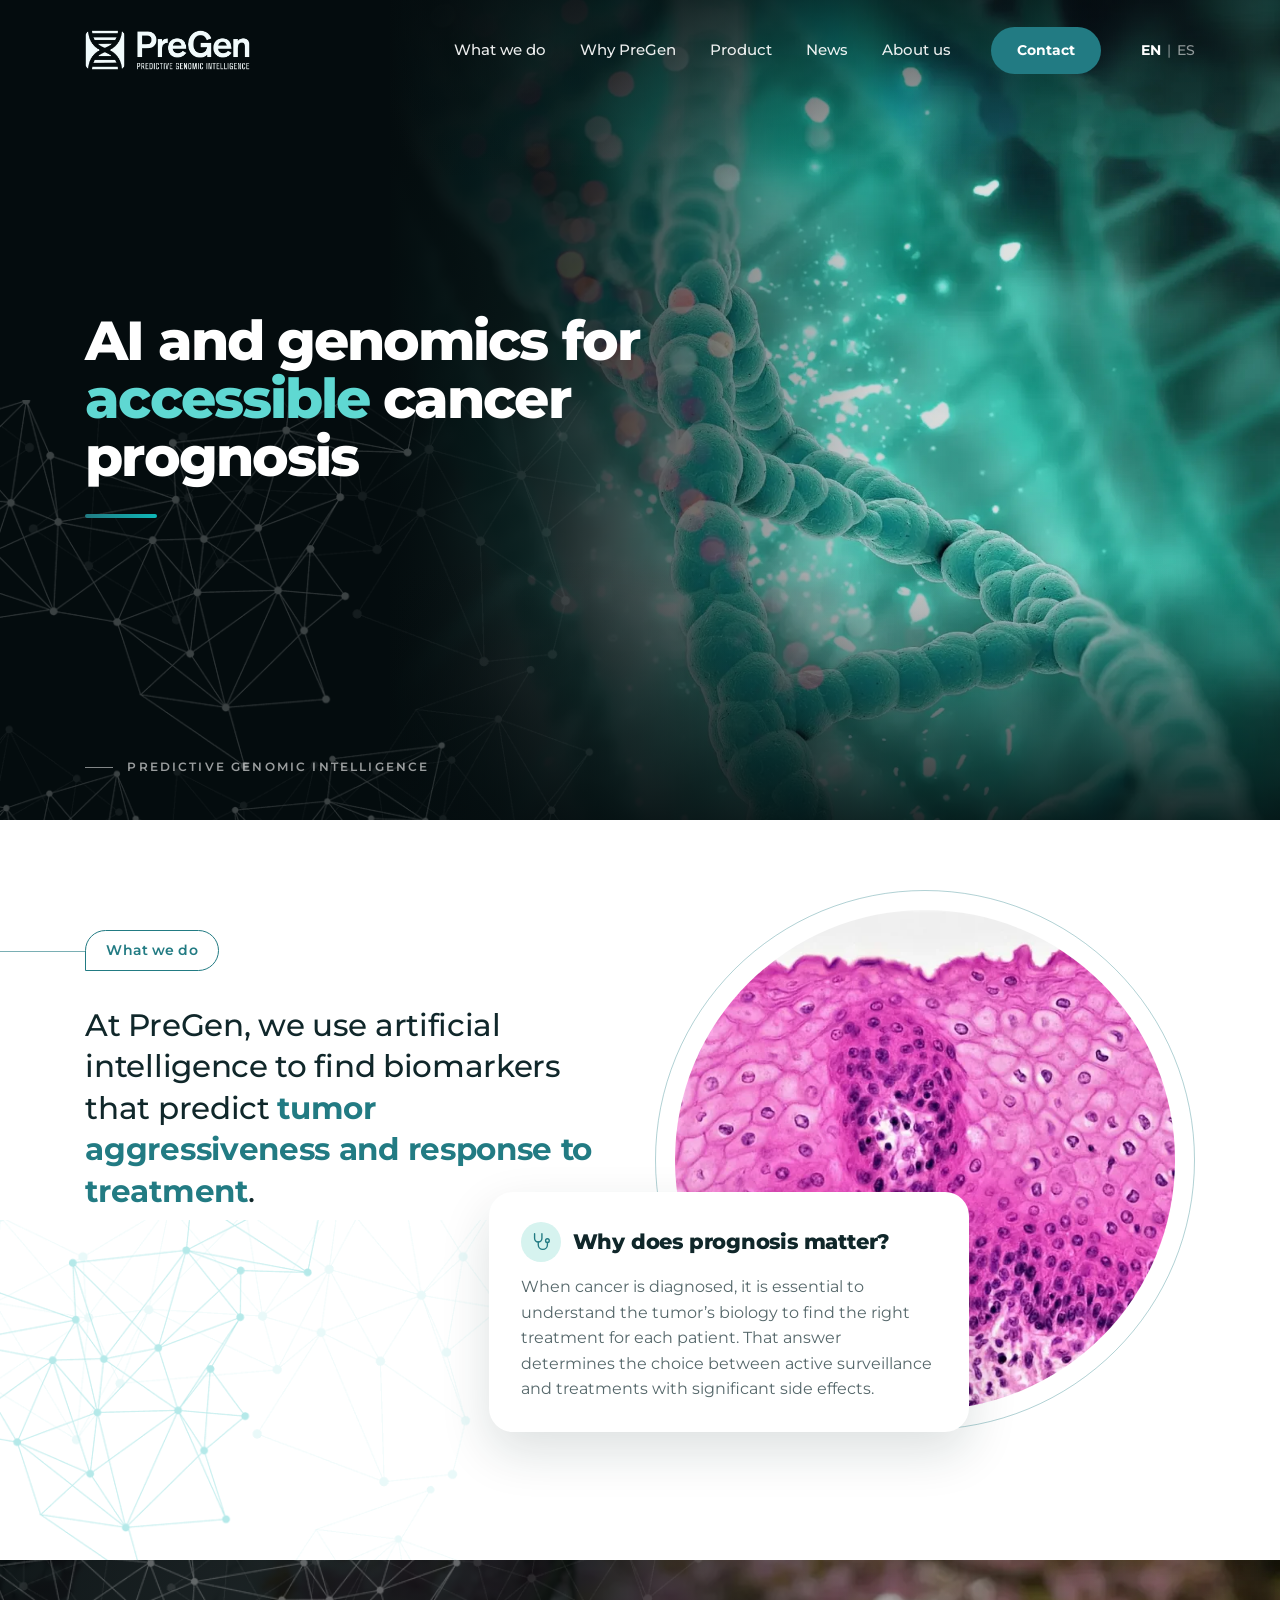
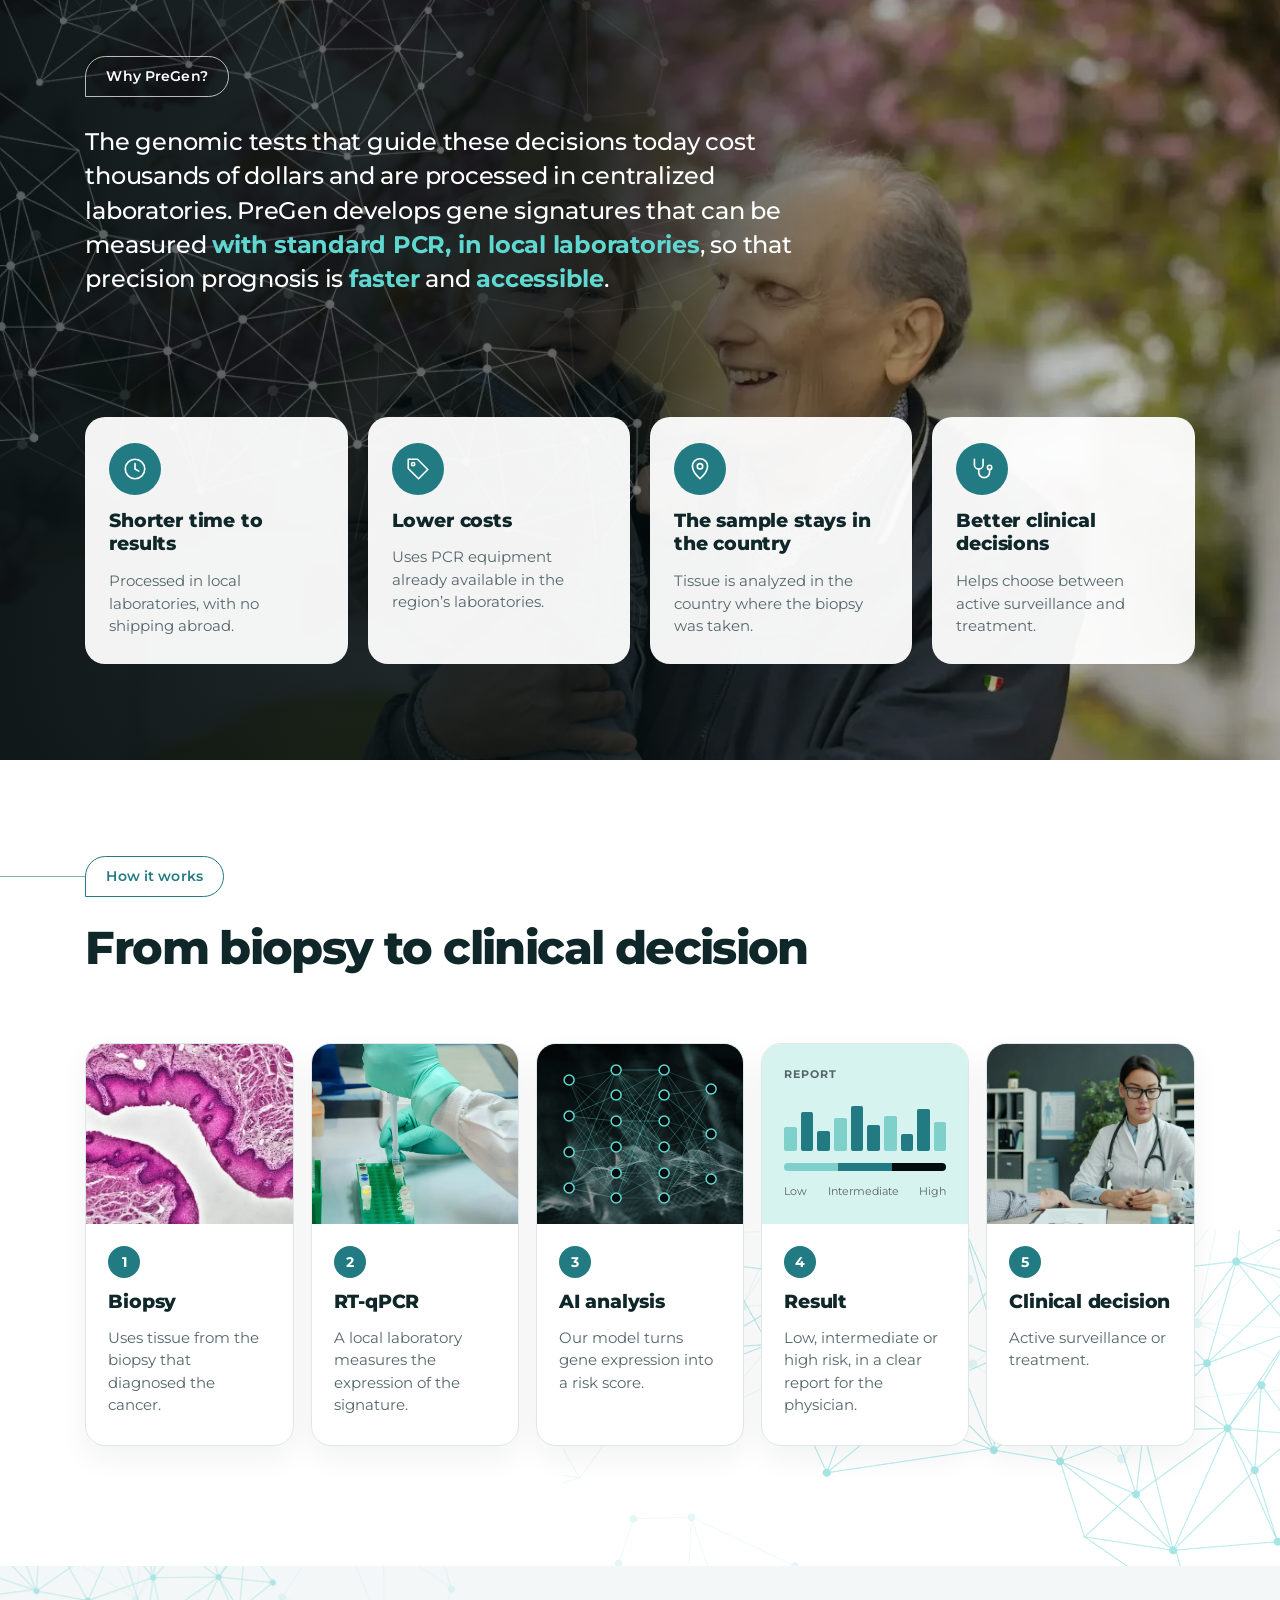
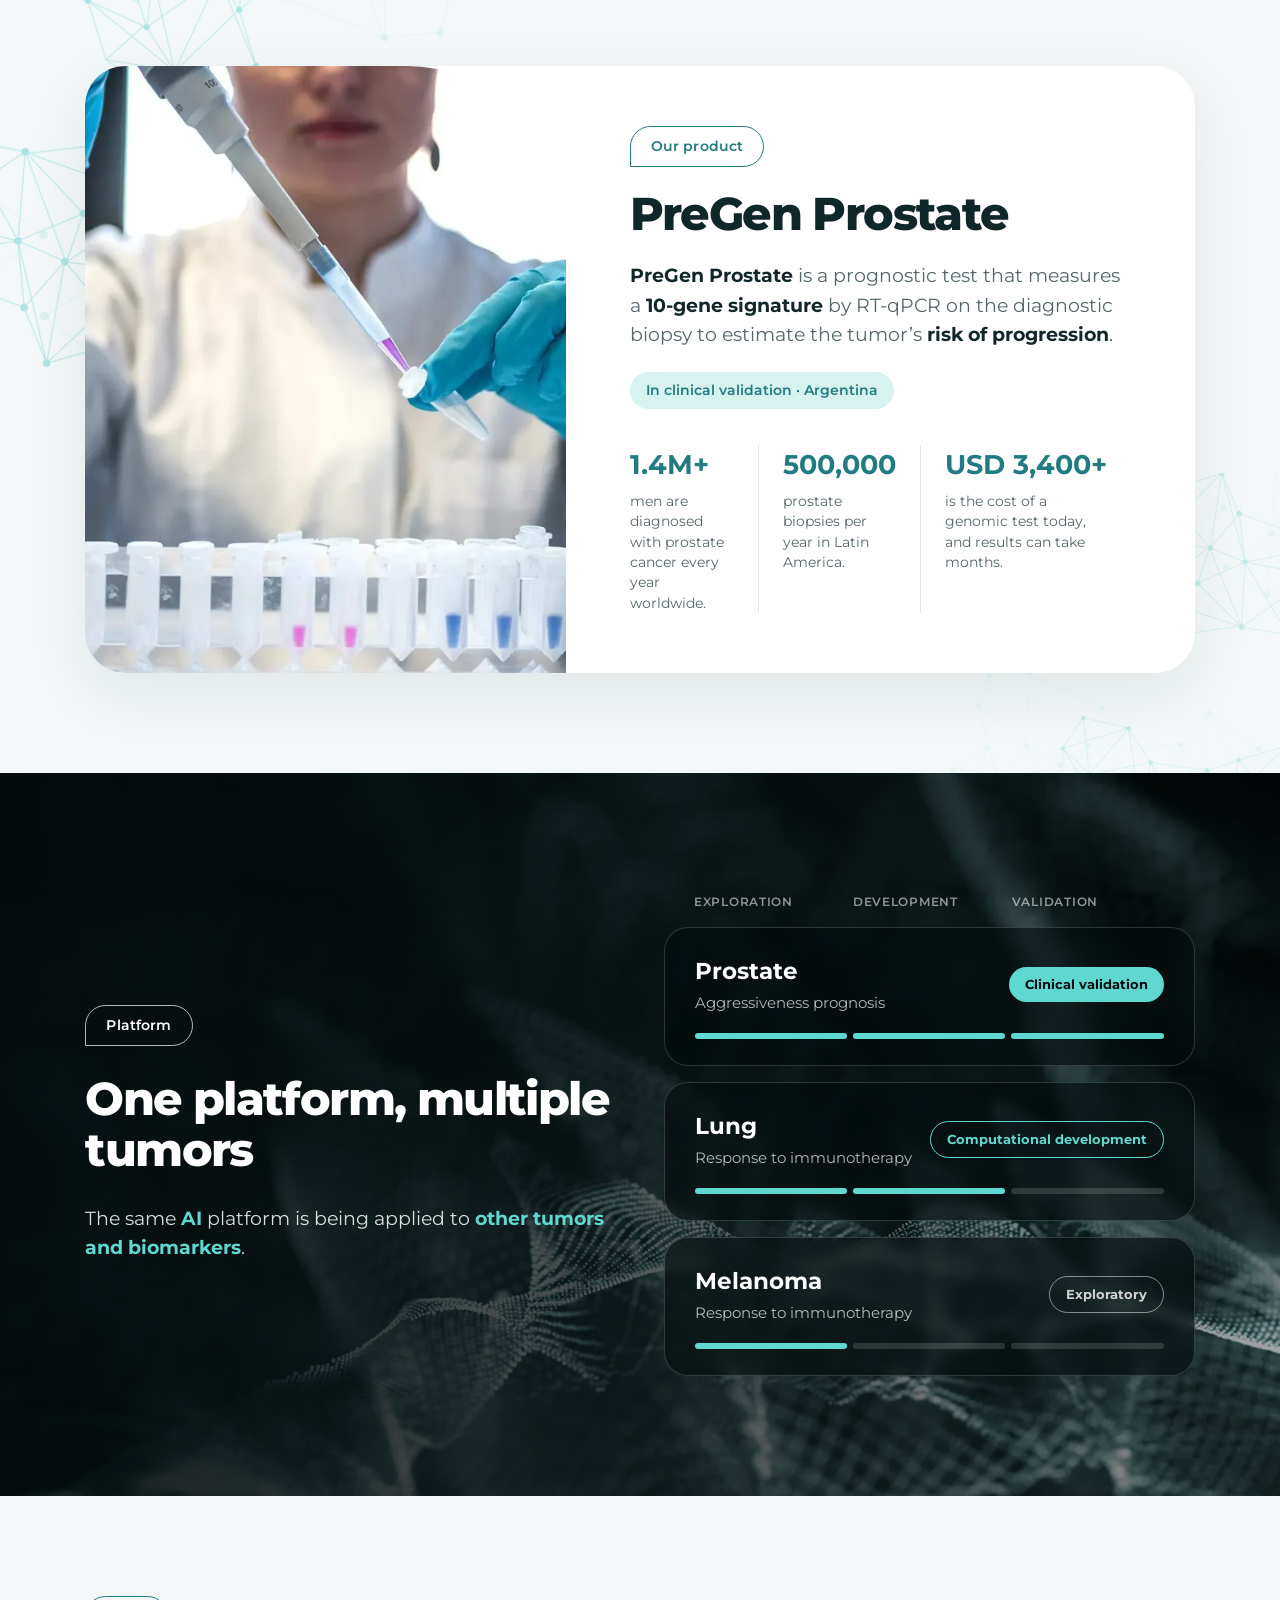
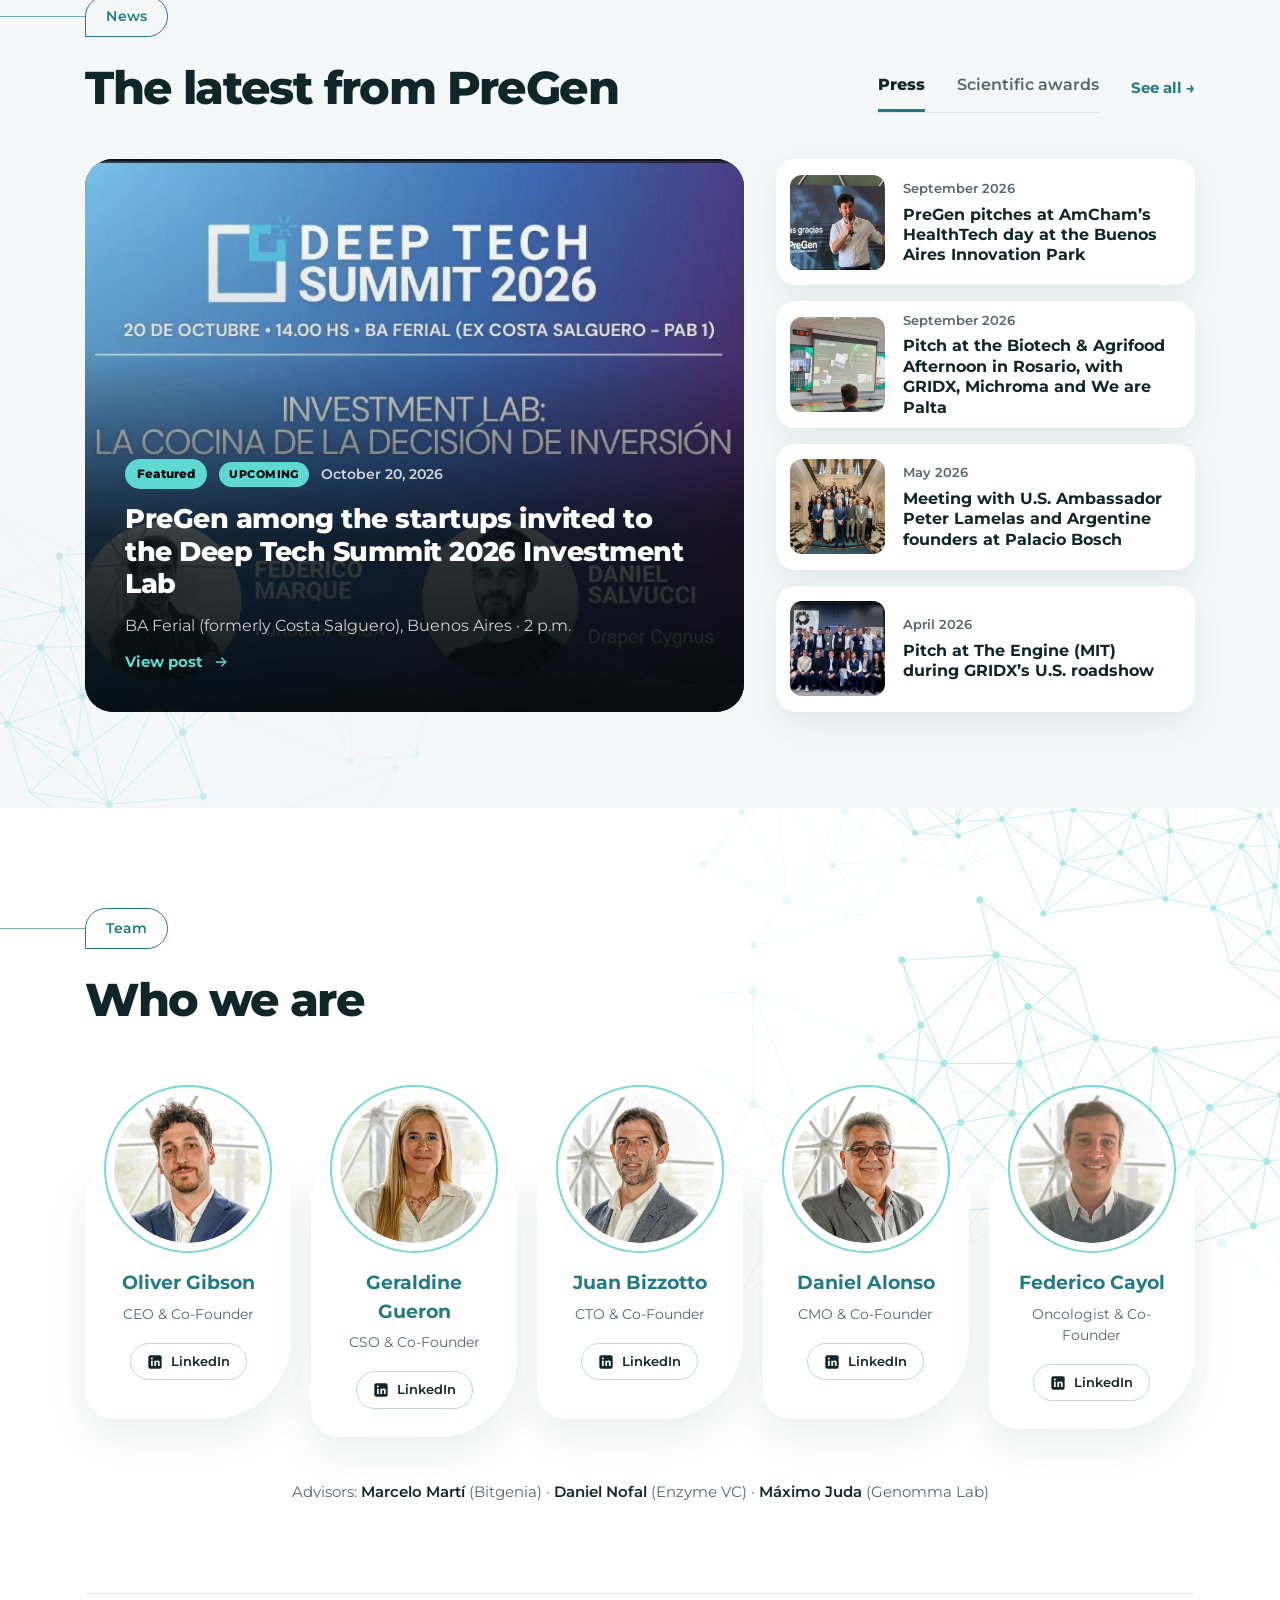
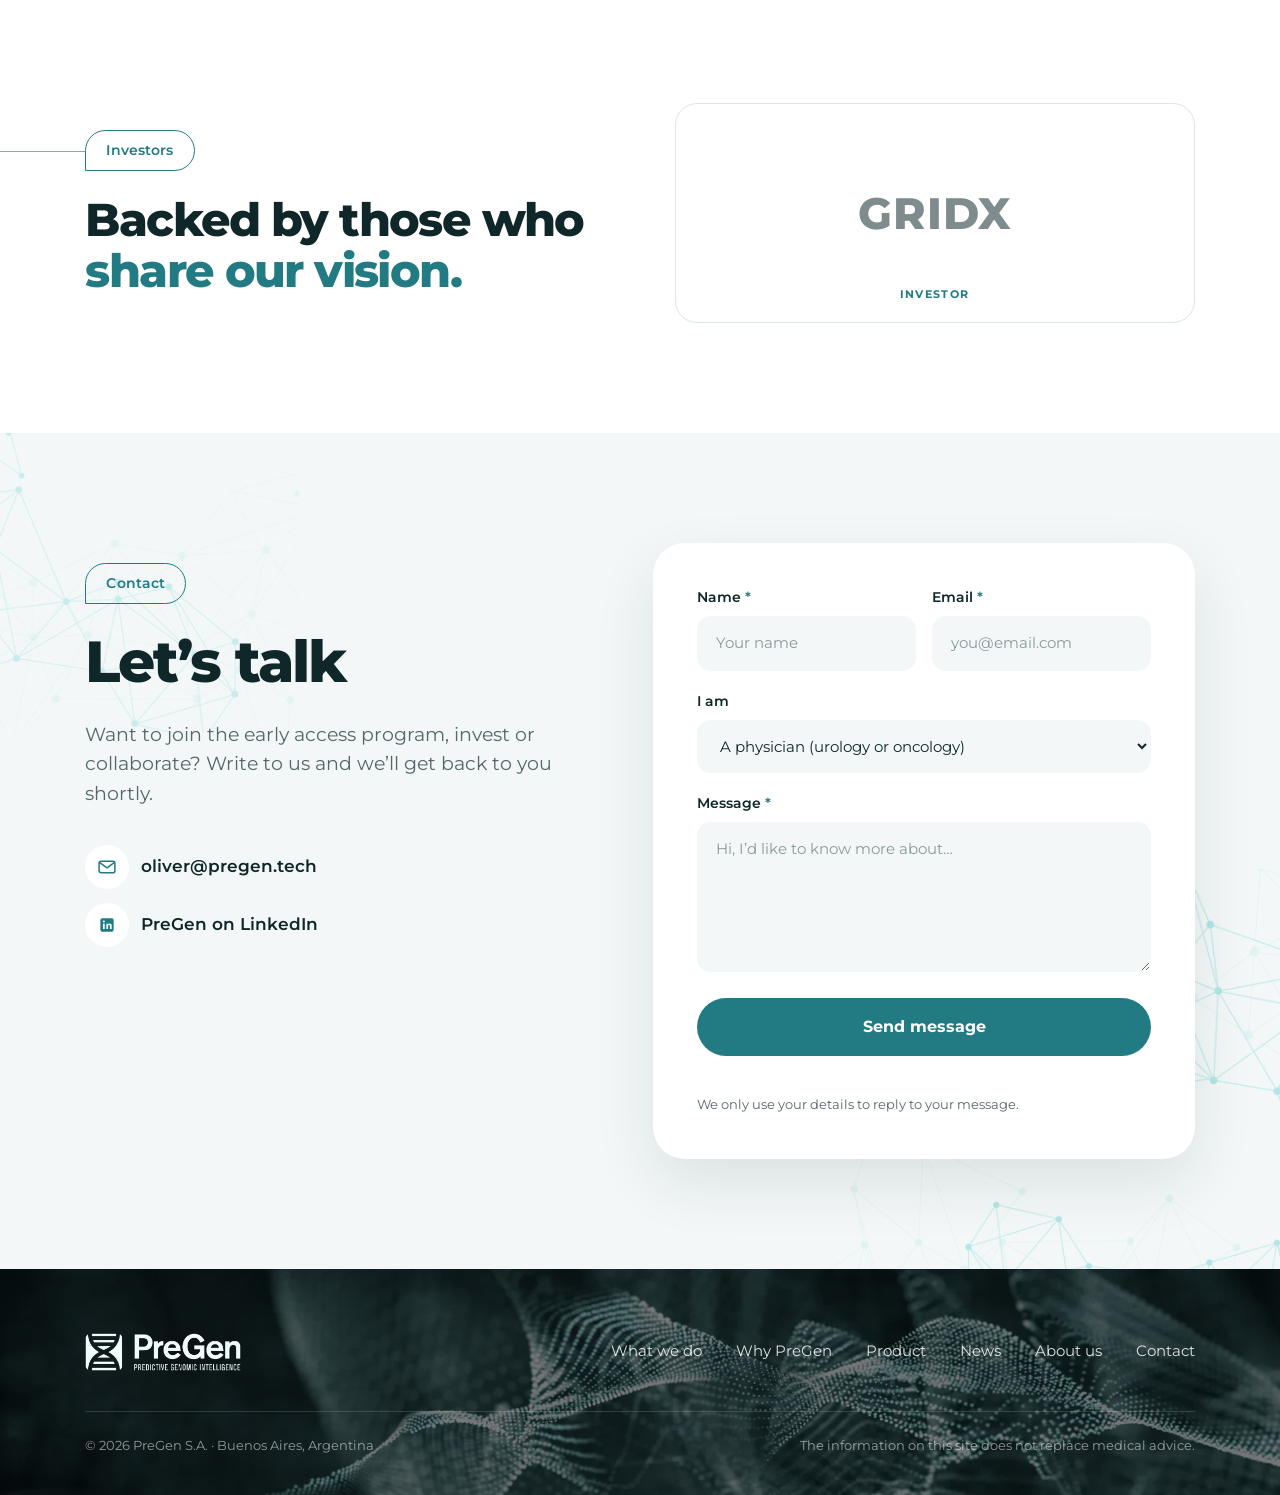
==== en/index.html @ 5ed50279 "Enlazar la tarjeta de GRIDX a su sitio web Co-Authored-By: Claude Opus 5.5 <noreply@anthropic.com> C" ====
<!doctype html>
<html lang="en">
<head>
<meta charset="utf-8">
<meta name="viewport" content="width=device-width, initial-scale=1">
<title>PreGen — AI and genomics for accessible cancer prognosis</title>
<meta name="description" content="PreGen develops AI-powered genomic tests that predict cancer aggressiveness from the biopsy, measurable with standard PCR in local laboratories.">
<link rel="canonical" href="https://pregen.tech/en/">
<link rel="alternate" hreflang="es" href="https://pregen.tech/">
<link rel="alternate" hreflang="en" href="https://pregen.tech/en/">
<link rel="alternate" hreflang="x-default" href="https://pregen.tech/">
<meta property="og:type" content="website">
<meta property="og:site_name" content="PreGen">
<meta property="og:title" content="PreGen — AI and genomics for accessible cancer prognosis">
<meta property="og:description" content="PreGen develops AI-powered genomic tests that predict cancer aggressiveness from the biopsy, measurable with standard PCR in local laboratories.">
<meta property="og:url" content="https://pregen.tech/en/">
<meta property="og:image" content="https://pregen.tech/assets/img/og-pregen.jpg">
<meta property="og:locale" content="en_US">
<meta name="twitter:card" content="summary_large_image">
<meta name="theme-color" content="#040C0E">
<link rel="icon" href="../favicon.ico" sizes="any">
<link rel="icon" type="image/png" href="../assets/img/favicon-32.png">
<link rel="apple-touch-icon" href="../assets/img/apple-touch-icon.png">
<link rel="preconnect" href="https://fonts.googleapis.com">
<link rel="preconnect" href="https://fonts.gstatic.com" crossorigin>
<link href="https://fonts.googleapis.com/css2?family=Montserrat:wght@400;500;600;700;800&amp;display=swap" rel="stylesheet">
<link rel="stylesheet" href="../assets/css/styles.css">
<script type="application/ld+json">{"@context": "https://schema.org", "@type": "Organization", "name": "PreGen", "legalName": "PreGen S.A.", "url": "https://pregen.tech/", "logo": "https://pregen.tech/assets/img/logo-teal.png", "email": "oliver@pregen.tech", "address": {"@type": "PostalAddress", "addressLocality": "Buenos Aires", "addressCountry": "AR"}, "sameAs": ["https://www.linkedin.com/company/pregenbio/", "https://www.instagram.com/pregen.bio/"]}</script>
</head>
<body>
<a class="sr-only" href="#main">Skip to content</a>
<header class="site-header">
  <div class="wrap header-inner">
    <a class="brand" href="index.html"><img src="../assets/img/logo-blanco.png" alt="PreGen — Predictive Genomic Intelligence" width="164" height="40"></a>
    <nav class="main-nav" id="menu" aria-label="Main">
      <div class="links"><a href="#what-we-do">What we do</a><a href="#why-pregen">Why PreGen</a><a href="#product">Product</a><a href="#news">News</a><a href="#team">About us</a></div>
      <a class="btn" href="#contact">Contact</a>
      <div class="lang"><strong>EN</strong><span class="sep"> | </span><a href="../index.html" hreflang="es" lang="es">ES</a></div>
    </nav>
    <button class="menu-toggle" type="button" aria-expanded="false" aria-controls="menu"><span aria-hidden="true"></span><span aria-hidden="true"></span><span aria-hidden="true"></span><span class="sr-only">Open menu</span></button>
  </div>
</header>
<main id="main">
  <!-- 1 · PORTADA -->
  <section class="hero" id="inicio">
    <img class="hero-img" src="../assets/img/hero-adn.webp" alt="DNA double helix" width="1600" height="1280" fetchpriority="high">
    <div class="hero-shade"></div>
    <div class="net net--white" aria-hidden="true"></div>
    <div class="wrap hero-content">
      <h1>AI and genomics for <span class="accent-l">accessible</span> cancer prognosis</h1>
      <div class="hero-bar"></div>
    </div>
    <div class="hero-foot"><div class="wrap">PREDICTIVE GENOMIC INTELLIGENCE</div></div>
  </section>
  <!-- 2 · QUÉ HACEMOS -->
  <section class="what" id="what-we-do">
    <div class="net" aria-hidden="true"></div>
    <div class="wrap what-grid">
      <div class="what-text">
        <span class="tag tag--line">What we do</span>
        <p class="lead-xl">At PreGen, we use artificial intelligence to find biomarkers that predict <strong>tumor aggressiveness and response to treatment</strong>.</p>
      </div>
      <div class="what-media">
        <div class="what-visual">
          <div class="ring"></div>
          <img class="circle" src="../assets/img/biopsia-microscopio.webp" alt="Biopsy tissue under the microscope (illustrative image)" width="1100" height="620" loading="lazy" decoding="async">
        </div>
        <div class="what-card">
          <div class="head"><div class="icon-soft"><svg aria-hidden="true" width="22" height="22" viewBox="0 0 24 24" fill="none" stroke="#227B83" stroke-width="1.5" stroke-linecap="round" stroke-linejoin="round"><path d="M5 3v5a4 4 0 0 0 8 0V3"></path><path d="M9 12v3a5 5 0 0 0 10 0v-2.5"></path><circle cx="19" cy="10.5" r="2"></circle></svg></div><h3>Why does prognosis matter?</h3></div>
          <p>When cancer is diagnosed, it is essential to understand the tumor’s biology to find the right treatment for each patient. That answer determines the choice between active surveillance and treatments with significant side effects.</p>
        </div>
      </div>
    </div>
  </section>
  <!-- 3 · ¿POR QUÉ PREGEN? -->
  <section class="why" id="why-pregen">
    <img class="why-bg" src="../assets/img/por-que.webp" alt="Grandfather with his grandson outdoors" width="1600" height="1067" loading="lazy" decoding="async">
    <div class="why-shade"></div>
    <div class="net net--white" aria-hidden="true"></div>
    <div class="wrap">
      <div class="why-text">
        <span class="tag tag--light">Why PreGen?</span>
        <p class="why-lead">The genomic tests that guide these decisions today cost thousands of dollars and are processed in centralized laboratories. PreGen develops gene signatures that can be measured <strong>with standard PCR, in local laboratories</strong>, so that precision prognosis is <strong>faster</strong> and <strong>accessible</strong>.</p>
      </div>
      <div class="why-cards">
        <div class="why-card">
          <div class="icon-solid"><svg aria-hidden="true" width="26" height="26" viewBox="0 0 24 24" fill="none" stroke="#FFFFFF" stroke-width="1.5" stroke-linecap="round" stroke-linejoin="round"><circle cx="12" cy="12" r="9"></circle><polyline points="12 7 12 12 15.5 14"></polyline></svg></div>
          <h3>Shorter time to results</h3>
          <p>Processed in local laboratories, with no shipping abroad.</p>
        </div>
        <div class="why-card">
          <div class="icon-solid"><svg aria-hidden="true" width="26" height="26" viewBox="0 0 24 24" fill="none" stroke="#FFFFFF" stroke-width="1.5" stroke-linecap="round" stroke-linejoin="round"><path d="M3 3h8.5L21 12.5 12.5 21 3 11.5z"></path><circle cx="7.5" cy="7.5" r="1.5"></circle></svg></div>
          <h3>Lower costs</h3>
          <p>Uses PCR equipment already available in the region’s laboratories.</p>
        </div>
        <div class="why-card">
          <div class="icon-solid"><svg aria-hidden="true" width="26" height="26" viewBox="0 0 24 24" fill="none" stroke="#FFFFFF" stroke-width="1.5" stroke-linecap="round" stroke-linejoin="round"><path d="M12 21s-7-6.2-7-11.5a7 7 0 0 1 14 0C19 14.8 12 21 12 21z"></path><circle cx="12" cy="9.5" r="2.5"></circle></svg></div>
          <h3>The sample stays in the country</h3>
          <p>Tissue is analyzed in the country where the biopsy was taken.</p>
        </div>
        <div class="why-card">
          <div class="icon-solid"><svg aria-hidden="true" width="26" height="26" viewBox="0 0 24 24" fill="none" stroke="#FFFFFF" stroke-width="1.5" stroke-linecap="round" stroke-linejoin="round"><path d="M5 3v5a4 4 0 0 0 8 0V3"></path><path d="M9 12v3a5 5 0 0 0 10 0v-2.5"></path><circle cx="19" cy="10.5" r="2"></circle></svg></div>
          <h3>Better clinical decisions</h3>
          <p>Helps choose between active surveillance and treatment.</p>
        </div>
      </div>
    </div>
  </section>
  <!-- 4 · CÓMO FUNCIONA -->
  <section class="how" id="how-it-works">
    <div class="net" aria-hidden="true"></div>
    <div class="wrap">
      <div class="section-head">
        <span class="tag tag--line">How it works</span>
        <h2 class="h2">From biopsy to clinical decision</h2>
      </div>
      <div class="steps">
        <article class="step">
          <div class="step-visual"><img src="../assets/img/paso-1-biopsia.webp" alt="Biopsy tissue (illustrative image)" width="700" height="393" loading="lazy" decoding="async"></div>
          <div class="step-body">
            <div class="step-num">1</div>
            <h3>Biopsy</h3>
            <p>Uses tissue from the biopsy that diagnosed the cancer.</p>
          </div>
        </article>
        <article class="step">
          <div class="step-visual"><img src="../assets/img/paso-2-pcr.webp" alt="RT-qPCR tubes in the laboratory" width="700" height="969" loading="lazy" decoding="async" style="object-position: 50% 62%"></div>
          <div class="step-body">
            <div class="step-num">2</div>
            <h3>RT-qPCR</h3>
            <p>A local laboratory measures the expression of the signature.</p>
          </div>
        </article>
        <article class="step">
          <div class="step-visual"><svg role="img" aria-label="Neural network analyzing gene expression" width="236" height="180" viewBox="0 0 236 180" preserveAspectRatio="xMidYMid slice" style="background: linear-gradient(rgba(4, 12, 14, 0.35), rgba(4, 12, 14, 0.35)), url(../assets/img/particulas.webp) 62% 50% / cover"><line x1="47" y1="36" x2="94" y2="26" stroke="#5FD8D2" stroke-width=".8" opacity="0.21"></line><line x1="47" y1="36" x2="94" y2="51" stroke="#5FD8D2" stroke-width=".8" opacity="0.16"></line><line x1="47" y1="36" x2="94" y2="77" stroke="#5FD8D2" stroke-width=".8" opacity="0.27"></line><line x1="47" y1="36" x2="94" y2="103" stroke="#5FD8D2" stroke-width=".8" opacity="0.18"></line><line x1="47" y1="36" x2="94" y2="129" stroke="#5FD8D2" stroke-width=".8" opacity="0.15"></line><line x1="47" y1="36" x2="94" y2="154" stroke="#5FD8D2" stroke-width=".8" opacity="0.27"></line><line x1="47" y1="72" x2="94" y2="26" stroke="#5FD8D2" stroke-width=".8" opacity="0.47"></line><line x1="47" y1="72" x2="94" y2="51" stroke="#5FD8D2" stroke-width=".8" opacity="0.42"></line><line x1="47" y1="72" x2="94" y2="77" stroke="#5FD8D2" stroke-width=".8" opacity="0.41"></line><line x1="47" y1="72" x2="94" y2="103" stroke="#5FD8D2" stroke-width=".8" opacity="0.20"></line><line x1="47" y1="72" x2="94" y2="129" stroke="#5FD8D2" stroke-width=".8" opacity="0.32"></line><line x1="47" y1="72" x2="94" y2="154" stroke="#5FD8D2" stroke-width=".8" opacity="0.23"></line><line x1="47" y1="108" x2="94" y2="26" stroke="#5FD8D2" stroke-width=".8" opacity="0.19"></line><line x1="47" y1="108" x2="94" y2="51" stroke="#5FD8D2" stroke-width=".8" opacity="0.16"></line><line x1="47" y1="108" x2="94" y2="77" stroke="#5FD8D2" stroke-width=".8" opacity="0.20"></line><line x1="47" y1="108" x2="94" y2="103" stroke="#5FD8D2" stroke-width=".8" opacity="0.47"></line><line x1="47" y1="108" x2="94" y2="129" stroke="#5FD8D2" stroke-width=".8" opacity="0.43"></line><line x1="47" y1="108" x2="94" y2="154" stroke="#5FD8D2" stroke-width=".8" opacity="0.43"></line><line x1="47" y1="144" x2="94" y2="26" stroke="#5FD8D2" stroke-width=".8" opacity="0.42"></line><line x1="47" y1="144" x2="94" y2="51" stroke="#5FD8D2" stroke-width=".8" opacity="0.19"></line><line x1="47" y1="144" x2="94" y2="77" stroke="#5FD8D2" stroke-width=".8" opacity="0.24"></line><line x1="47" y1="144" x2="94" y2="103" stroke="#5FD8D2" stroke-width=".8" opacity="0.36"></line><line x1="47" y1="144" x2="94" y2="129" stroke="#5FD8D2" stroke-width=".8" opacity="0.40"></line><line x1="47" y1="144" x2="94" y2="154" stroke="#5FD8D2" stroke-width=".8" opacity="0.44"></line><line x1="94" y1="26" x2="142" y2="26" stroke="#5FD8D2" stroke-width=".8" opacity="0.45"></line><line x1="94" y1="26" x2="142" y2="51" stroke="#5FD8D2" stroke-width=".8" opacity="0.15"></line><line x1="94" y1="26" x2="142" y2="77" stroke="#5FD8D2" stroke-width=".8" opacity="0.35"></line><line x1="94" y1="26" x2="142" y2="103" stroke="#5FD8D2" stroke-width=".8" opacity="0.38"></line><line x1="94" y1="26" x2="142" y2="129" stroke="#5FD8D2" stroke-width=".8" opacity="0.31"></line><line x1="94" y1="26" x2="142" y2="154" stroke="#5FD8D2" stroke-width=".8" opacity="0.19"></line><line x1="94" y1="51" x2="142" y2="26" stroke="#5FD8D2" stroke-width=".8" opacity="0.30"></line><line x1="94" y1="51" x2="142" y2="51" stroke="#5FD8D2" stroke-width=".8" opacity="0.15"></line><line x1="94" y1="51" x2="142" y2="77" stroke="#5FD8D2" stroke-width=".8" opacity="0.48"></line><line x1="94" y1="51" x2="142" y2="103" stroke="#5FD8D2" stroke-width=".8" opacity="0.45"></line><line x1="94" y1="51" x2="142" y2="129" stroke="#5FD8D2" stroke-width=".8" opacity="0.33"></line><line x1="94" y1="51" x2="142" y2="154" stroke="#5FD8D2" stroke-width=".8" opacity="0.23"></line><line x1="94" y1="77" x2="142" y2="26" stroke="#5FD8D2" stroke-width=".8" opacity="0.47"></line><line x1="94" y1="77" x2="142" y2="51" stroke="#5FD8D2" stroke-width=".8" opacity="0.34"></line><line x1="94" y1="77" x2="142" y2="77" stroke="#5FD8D2" stroke-width=".8" opacity="0.46"></line><line x1="94" y1="77" x2="142" y2="103" stroke="#5FD8D2" stroke-width=".8" opacity="0.44"></line><line x1="94" y1="77" x2="142" y2="129" stroke="#5FD8D2" stroke-width=".8" opacity="0.31"></line><line x1="94" y1="77" x2="142" y2="154" stroke="#5FD8D2" stroke-width=".8" opacity="0.28"></line><line x1="94" y1="103" x2="142" y2="26" stroke="#5FD8D2" stroke-width=".8" opacity="0.35"></line><line x1="94" y1="103" x2="142" y2="51" stroke="#5FD8D2" stroke-width=".8" opacity="0.28"></line><line x1="94" y1="103" x2="142" y2="77" stroke="#5FD8D2" stroke-width=".8" opacity="0.18"></line><line x1="94" y1="103" x2="142" y2="103" stroke="#5FD8D2" stroke-width=".8" opacity="0.24"></line><line x1="94" y1="103" x2="142" y2="129" stroke="#5FD8D2" stroke-width=".8" opacity="0.43"></line><line x1="94" y1="103" x2="142" y2="154" stroke="#5FD8D2" stroke-width=".8" opacity="0.14"></line><line x1="94" y1="129" x2="142" y2="26" stroke="#5FD8D2" stroke-width=".8" opacity="0.14"></line><line x1="94" y1="129" x2="142" y2="51" stroke="#5FD8D2" stroke-width=".8" opacity="0.36"></line><line x1="94" y1="129" x2="142" y2="77" stroke="#5FD8D2" stroke-width=".8" opacity="0.23"></line><line x1="94" y1="129" x2="142" y2="103" stroke="#5FD8D2" stroke-width=".8" opacity="0.32"></line><line x1="94" y1="129" x2="142" y2="129" stroke="#5FD8D2" stroke-width=".8" opacity="0.30"></line><line x1="94" y1="129" x2="142" y2="154" stroke="#5FD8D2" stroke-width=".8" opacity="0.25"></line><line x1="94" y1="154" x2="142" y2="26" stroke="#5FD8D2" stroke-width=".8" opacity="0.50"></line><line x1="94" y1="154" x2="142" y2="51" stroke="#5FD8D2" stroke-width=".8" opacity="0.19"></line><line x1="94" y1="154" x2="142" y2="77" stroke="#5FD8D2" stroke-width=".8" opacity="0.28"></line><line x1="94" y1="154" x2="142" y2="103" stroke="#5FD8D2" stroke-width=".8" opacity="0.20"></line><line x1="94" y1="154" x2="142" y2="129" stroke="#5FD8D2" stroke-width=".8" opacity="0.36"></line><line x1="94" y1="154" x2="142" y2="154" stroke="#5FD8D2" stroke-width=".8" opacity="0.22"></line><line x1="142" y1="26" x2="189" y2="45" stroke="#5FD8D2" stroke-width=".8" opacity="0.26"></line><line x1="142" y1="26" x2="189" y2="90" stroke="#5FD8D2" stroke-width=".8" opacity="0.40"></line><line x1="142" y1="26" x2="189" y2="135" stroke="#5FD8D2" stroke-width=".8" opacity="0.24"></line><line x1="142" y1="51" x2="189" y2="45" stroke="#5FD8D2" stroke-width=".8" opacity="0.33"></line><line x1="142" y1="51" x2="189" y2="90" stroke="#5FD8D2" stroke-width=".8" opacity="0.46"></line><line x1="142" y1="51" x2="189" y2="135" stroke="#5FD8D2" stroke-width=".8" opacity="0.16"></line><line x1="142" y1="77" x2="189" y2="45" stroke="#5FD8D2" stroke-width=".8" opacity="0.14"></line><line x1="142" y1="77" x2="189" y2="90" stroke="#5FD8D2" stroke-width=".8" opacity="0.21"></line><line x1="142" y1="77" x2="189" y2="135" stroke="#5FD8D2" stroke-width=".8" opacity="0.41"></line><line x1="142" y1="103" x2="189" y2="45" stroke="#5FD8D2" stroke-width=".8" opacity="0.35"></line><line x1="142" y1="103" x2="189" y2="90" stroke="#5FD8D2" stroke-width=".8" opacity="0.21"></line><line x1="142" y1="103" x2="189" y2="135" stroke="#5FD8D2" stroke-width=".8" opacity="0.25"></line><line x1="142" y1="129" x2="189" y2="45" stroke="#5FD8D2" stroke-width=".8" opacity="0.19"></line><line x1="142" y1="129" x2="189" y2="90" stroke="#5FD8D2" stroke-width=".8" opacity="0.29"></line><line x1="142" y1="129" x2="189" y2="135" stroke="#5FD8D2" stroke-width=".8" opacity="0.14"></line><line x1="142" y1="154" x2="189" y2="45" stroke="#5FD8D2" stroke-width=".8" opacity="0.38"></line><line x1="142" y1="154" x2="189" y2="90" stroke="#5FD8D2" stroke-width=".8" opacity="0.46"></line><line x1="142" y1="154" x2="189" y2="135" stroke="#5FD8D2" stroke-width=".8" opacity="0.48"></line><circle cx="47" cy="36" r="5" fill="#040C0E" stroke="#5FD8D2" stroke-width="1.5"></circle><circle cx="47" cy="72" r="5" fill="#040C0E" stroke="#5FD8D2" stroke-width="1.5"></circle><circle cx="47" cy="108" r="5" fill="#040C0E" stroke="#5FD8D2" stroke-width="1.5"></circle><circle cx="47" cy="144" r="5" fill="#040C0E" stroke="#5FD8D2" stroke-width="1.5"></circle><circle cx="94" cy="26" r="5" fill="#040C0E" stroke="#5FD8D2" stroke-width="1.5"></circle><circle cx="94" cy="51" r="5" fill="#040C0E" stroke="#5FD8D2" stroke-width="1.5"></circle><circle cx="94" cy="77" r="5" fill="#040C0E" stroke="#5FD8D2" stroke-width="1.5"></circle><circle cx="94" cy="103" r="5" fill="#040C0E" stroke="#5FD8D2" stroke-width="1.5"></circle><circle cx="94" cy="129" r="5" fill="#040C0E" stroke="#5FD8D2" stroke-width="1.5"></circle><circle cx="94" cy="154" r="5" fill="#040C0E" stroke="#5FD8D2" stroke-width="1.5"></circle><circle cx="142" cy="26" r="5" fill="#040C0E" stroke="#5FD8D2" stroke-width="1.5"></circle><circle cx="142" cy="51" r="5" fill="#040C0E" stroke="#5FD8D2" stroke-width="1.5"></circle><circle cx="142" cy="77" r="5" fill="#040C0E" stroke="#5FD8D2" stroke-width="1.5"></circle><circle cx="142" cy="103" r="5" fill="#040C0E" stroke="#5FD8D2" stroke-width="1.5"></circle><circle cx="142" cy="129" r="5" fill="#040C0E" stroke="#5FD8D2" stroke-width="1.5"></circle><circle cx="142" cy="154" r="5" fill="#040C0E" stroke="#5FD8D2" stroke-width="1.5"></circle><circle cx="189" cy="45" r="5" fill="#040C0E" stroke="#5FD8D2" stroke-width="1.5"></circle><circle cx="189" cy="90" r="5" fill="#040C0E" stroke="#5FD8D2" stroke-width="1.5"></circle><circle cx="189" cy="135" r="5" fill="#040C0E" stroke="#5FD8D2" stroke-width="1.5"></circle></svg></div>
          <div class="step-body">
            <div class="step-num">3</div>
            <h3>AI analysis</h3>
            <p>Our model turns gene expression into a risk score.</p>
          </div>
        </article>
        <article class="step">
          <div class="step-visual"><div class="report" role="img" aria-label="Low, intermediate or high risk, in a clear report for the physician.">
              <div class="report-title">REPORT</div>
              <div class="report-bars"><i class="l" style="height: 42%"></i><i style="height: 70%"></i><i style="height: 35%"></i><i class="l" style="height: 58%"></i><i style="height: 80%"></i><i style="height: 46%"></i><i class="l" style="height: 62%"></i><i style="height: 30%"></i><i style="height: 74%"></i><i class="l" style="height: 52%"></i></div>
              <div class="report-scale"><i style="background: #7FD0CB"></i><i style="background: #227B83"></i><i style="background: #040C0E"></i></div>
              <div class="report-labels"><span>Low</span><span>Intermediate</span><span>High</span></div>
            </div></div>
          <div class="step-body">
            <div class="step-num">4</div>
            <h3>Result</h3>
            <p>Low, intermediate or high risk, in a clear report for the physician.</p>
          </div>
        </article>
        <article class="step">
          <div class="step-visual"><img src="../assets/img/paso-5-decision.webp" alt="Physician talking with a patient" width="800" height="450" loading="lazy" decoding="async" style="object-position: 55% 40%"></div>
          <div class="step-body">
            <div class="step-num">5</div>
            <h3>Clinical decision</h3>
            <p>Active surveillance or treatment.</p>
          </div>
        </article>
      </div>
    </div>
  </section>
  <!-- 5 · PRODUCTO -->
  <section class="product" id="product">
    <div class="net net-a" aria-hidden="true"></div>
    <div class="net net-b" aria-hidden="true"></div>
    <div class="wrap">
      <div class="product-card">
        <div class="product-media"><img src="../assets/img/producto-pcr.webp" alt="Pipetting samples for RT-qPCR" width="1200" height="753" loading="lazy" decoding="async"></div>
        <div class="product-body">
          <span class="tag">Our product</span>
          <h2 class="h2">PreGen Prostate</h2>
          <p><strong>PreGen Prostate</strong> is a prognostic test that measures a <strong>10-gene signature</strong> by RT-qPCR on the diagnostic biopsy to estimate the tumor’s <strong>risk of progression</strong>.</p>
          <span class="pill-mint">In clinical validation · Argentina</span>
          <div class="stats"><div class="stat"><strong>1.4M+</strong><span>men are diagnosed with prostate cancer every year worldwide.</span></div><div class="stat"><strong>500,000</strong><span>prostate biopsies per year in Latin America.</span></div><div class="stat"><strong>USD 3,400+</strong><span>is the cost of a genomic test today, and results can take months.</span></div></div>
        </div>
      </div>
    </div>
  </section>
  <!-- 6 · PLATAFORMA -->
  <section class="platform" id="platform">
    <img class="platform-bg" src="../assets/img/particulas.webp" alt="" width="1920" height="1440" loading="lazy" decoding="async">
    <div class="platform-shade"></div>
    <div class="wrap platform-grid">
      <div class="platform-text">
        <span class="tag tag--light">Platform</span>
        <h2>One platform, multiple tumors</h2>
        <p>The same <strong>AI</strong> platform is being applied to <strong>other tumors and biomarkers</strong>.</p>
      </div>
      <div class="pipeline">
        <div class="pipe-labels" aria-hidden="true"><span>EXPLORATION</span><span>DEVELOPMENT</span><span>VALIDATION</span></div>
          <div class="pipe">
            <div class="pipe-top">
              <div><div class="pipe-name">Prostate</div><div class="pipe-sub">Aggressiveness prognosis</div></div>
              <div class="pipe-status s3">Clinical validation</div>
            </div>
            <div class="pipe-bar" aria-hidden="true"><i class="on"></i><i class="on"></i><i class="on"></i></div>
          </div>
          <div class="pipe">
            <div class="pipe-top">
              <div><div class="pipe-name">Lung</div><div class="pipe-sub">Response to immunotherapy</div></div>
              <div class="pipe-status s2">Computational development</div>
            </div>
            <div class="pipe-bar" aria-hidden="true"><i class="on"></i><i class="on"></i><i></i></div>
          </div>
          <div class="pipe">
            <div class="pipe-top">
              <div><div class="pipe-name">Melanoma</div><div class="pipe-sub">Response to immunotherapy</div></div>
              <div class="pipe-status s1">Exploratory</div>
            </div>
            <div class="pipe-bar" aria-hidden="true"><i class="on"></i><i></i><i></i></div>
          </div>
      </div>
    </div>
  </section>
  <!-- 7 · NOVEDADES -->
  <section class="news" id="news">
    <div class="net" aria-hidden="true"></div>
    <div class="wrap">
      <div class="news-head">
        <span class="tag tag--line">News</span>
        <div class="news-bar">
          <h2 class="h2">The latest from PreGen</h2>
          <div class="news-tools">
            <div class="tabs" role="tablist" aria-label="News">
              <button class="tab" role="tab" id="tab-press" aria-selected="true" aria-controls="panel-press">Press</button>
              <button class="tab" role="tab" id="tab-awards" aria-selected="false" aria-controls="panel-awards" tabindex="-1">Scientific awards</button>
            </div>
            <a class="see-all" href="news.html">See all →</a>
          </div>
        </div>
      </div>
      <div id="panel-press" role="tabpanel" aria-labelledby="tab-press">
        <div class="news-grid">
          <a class="feat" href="https://www.instagram.com/bacienciaytecno/p/DeRzsCsEXpR/" target="_blank" rel="noopener">
            <img src="../assets/img/novedades/deeptech.webp" alt="PreGen among the startups invited to the Deep Tech Summit 2026 Investment Lab" width="773" height="600" loading="lazy" decoding="async" style="object-position: 50% 0%">
            <div class="feat-body">
              <div class="feat-meta"><span class="badge">Featured</span><span class="badge badge--soon">Upcoming</span><span>October 20, 2026</span></div>
              <p class="feat-title">PreGen among the startups invited to the Deep Tech Summit 2026 Investment Lab</p>
              <p class="feat-sub">BA Ferial (formerly Costa Salguero), Buenos Aires · 2 p.m.</p>
              <span class="more">View post <svg aria-hidden="true" width="16" height="16" viewBox="0 0 24 24" fill="none" stroke="currentColor" stroke-width="2" stroke-linecap="round" stroke-linejoin="round"><line x1="5" y1="12" x2="19" y2="12"/><polyline points="13 6 19 12 13 18"/></svg></span>
            </div>
          </a>
          <div class="news-side">
          <a class="mini" href="https://www.instagram.com/parquedeinnovacion.ba/reel/DdcGp3OIrIG/" target="_blank" rel="noopener">
            <img src="../assets/img/novedades/amcham.webp" alt="PreGen pitches at AmCham’s HealthTech day at the Buenos Aires Innovation Park" width="630" height="340" loading="lazy" decoding="async" style="object-position: 50% 40%">
            <div><div class="mini-meta"><span>September 2026</span></div><p class="mini-title">PreGen pitches at AmCham’s HealthTech day at the Buenos Aires Innovation Park</p></div>
          </a>
          <a class="mini" href="https://www.linkedin.com/feed/update/urn:li:ugcPost:7501694001616498688/" target="_blank" rel="noopener">
            <img src="../assets/img/novedades/rosario.webp" alt="Pitch at the Biotech &amp; Agrifood Afternoon in Rosario, with GRIDX, Michroma and We are Palta" width="952" height="714" loading="lazy" decoding="async" style="object-position: 50% 42%">
            <div><div class="mini-meta"><span>September 2026</span></div><p class="mini-title">Pitch at the Biotech &amp; Agrifood Afternoon in Rosario, with GRIDX, Michroma and We are Palta</p></div>
          </a>
          <a class="mini" href="https://www.linkedin.com/posts/gabrielpuppo_esta-semana-organizamos-desde-aws-un-desayuno-ugcPost-7461150264264372224-NjUx/" target="_blank" rel="noopener">
            <img src="../assets/img/novedades/embajada.webp" alt="Meeting with U.S. Ambassador Peter Lamelas and Argentine founders at Palacio Bosch" width="800" height="665" loading="lazy" decoding="async" style="object-position: 50% 62%">
            <div><div class="mini-meta"><span>May 2026</span></div><p class="mini-title">Meeting with U.S. Ambassador Peter Lamelas and Argentine founders at Palacio Bosch</p></div>
          </a>
          <a class="mini" href="https://www.linkedin.com/posts/the-startups-from-our-latest-batch-took-part-ugcPost-7463689055738781697-ceSg/" target="_blank" rel="noopener">
            <img src="../assets/img/novedades/engine.webp" alt="Pitch at The Engine (MIT) during GRIDX’s U.S. roadshow" width="800" height="522" loading="lazy" decoding="async">
            <div><div class="mini-meta"><span>April 2026</span></div><p class="mini-title">Pitch at The Engine (MIT) during GRIDX’s U.S. roadshow</p></div>
          </a>
          </div>
        </div>
      </div>
      <div id="panel-awards" role="tabpanel" aria-labelledby="tab-awards" hidden>
        <div class="awards">
      <a class="card-link" href="https://www.conicet.gov.ar/se-entrego-el-premio-merck-conicet-de-innovacion-en-ciencias-de-la-salud-2/" target="_blank" rel="noopener">
        <div class="tile" aria-hidden="true"><div class="net"></div><div class="tile-fade"></div><div class="tile-text"><small>AWARD</small><strong>Merck · CONICET</strong></div></div>
        <div class="card-meta"><span>October 2024</span></div>
        <h3 class="card-title">Finalists, Merck-CONICET Award for Innovation in Health Sciences 2024</h3>
        <p class="card-sub">For developing an affordable diagnostic kit for prostate cancer based on gene signatures and machine learning.</p>
        <div class="card-via"><span>CONICET</span><b>View announcement →</b></div>
      </a>
        </div>
      </div>
    </div>
  </section>
  <!-- 8 · EQUIPO -->
  <section class="team" id="team">
    <div class="net" aria-hidden="true"></div>
    <div class="wrap">
      <div class="section-head">
        <span class="tag tag--line">Team</span>
        <h2 class="h2">Who we are</h2>
      </div>
      <div class="members">
        <div class="member">
          <div class="member-photo"><img src="../assets/img/equipo-oliver.webp" alt="Oliver Gibson" width="440" height="440" loading="lazy" decoding="async"></div>
          <div class="member-card">
            <div class="member-name">Oliver Gibson</div>
            <div class="member-role">CEO &amp; Co-Founder</div>
            <a class="chip" href="https://www.linkedin.com/in/oliver-gibson-665962144/" target="_blank" rel="noopener" aria-label="LinkedIn — Oliver Gibson"><svg aria-hidden="true" width="16" height="16" viewBox="0 0 24 24" fill="currentColor"><rect x="2" y="2" width="20" height="20" rx="3"></rect><rect x="6" y="10" width="2.6" height="8" fill="#FFFFFF"></rect><circle cx="7.3" cy="6.9" r="1.5" fill="#FFFFFF"></circle><path d="M11 10h2.5v1.2c.5-.8 1.4-1.4 2.7-1.4 2 0 2.8 1.3 2.8 3.4V18h-2.6v-4.3c0-1-.3-1.7-1.3-1.7s-1.5.8-1.5 1.8V18H11z" fill="#FFFFFF"></path></svg>LinkedIn</a>
          </div>
        </div>
        <div class="member">
          <div class="member-photo"><img src="../assets/img/equipo-geraldine.webp" alt="Geraldine Gueron" width="440" height="440" loading="lazy" decoding="async"></div>
          <div class="member-card">
            <div class="member-name">Geraldine Gueron</div>
            <div class="member-role">CSO &amp; Co-Founder</div>
            <a class="chip" href="https://www.linkedin.com/in/geraldine-gueron-18123b20/" target="_blank" rel="noopener" aria-label="LinkedIn — Geraldine Gueron"><svg aria-hidden="true" width="16" height="16" viewBox="0 0 24 24" fill="currentColor"><rect x="2" y="2" width="20" height="20" rx="3"></rect><rect x="6" y="10" width="2.6" height="8" fill="#FFFFFF"></rect><circle cx="7.3" cy="6.9" r="1.5" fill="#FFFFFF"></circle><path d="M11 10h2.5v1.2c.5-.8 1.4-1.4 2.7-1.4 2 0 2.8 1.3 2.8 3.4V18h-2.6v-4.3c0-1-.3-1.7-1.3-1.7s-1.5.8-1.5 1.8V18H11z" fill="#FFFFFF"></path></svg>LinkedIn</a>
          </div>
        </div>
        <div class="member">
          <div class="member-photo"><img src="../assets/img/equipo-juan.webp" alt="Juan Bizzotto" width="440" height="440" loading="lazy" decoding="async"></div>
          <div class="member-card">
            <div class="member-name">Juan Bizzotto</div>
            <div class="member-role">CTO &amp; Co-Founder</div>
            <a class="chip" href="https://www.linkedin.com/in/juan-bizzotto/" target="_blank" rel="noopener" aria-label="LinkedIn — Juan Bizzotto"><svg aria-hidden="true" width="16" height="16" viewBox="0 0 24 24" fill="currentColor"><rect x="2" y="2" width="20" height="20" rx="3"></rect><rect x="6" y="10" width="2.6" height="8" fill="#FFFFFF"></rect><circle cx="7.3" cy="6.9" r="1.5" fill="#FFFFFF"></circle><path d="M11 10h2.5v1.2c.5-.8 1.4-1.4 2.7-1.4 2 0 2.8 1.3 2.8 3.4V18h-2.6v-4.3c0-1-.3-1.7-1.3-1.7s-1.5.8-1.5 1.8V18H11z" fill="#FFFFFF"></path></svg>LinkedIn</a>
          </div>
        </div>
        <div class="member">
          <div class="member-photo"><img src="../assets/img/equipo-daniel.webp" alt="Daniel Alonso" width="440" height="440" loading="lazy" decoding="async"></div>
          <div class="member-card">
            <div class="member-name">Daniel Alonso</div>
            <div class="member-role">CMO &amp; Co-Founder</div>
            <a class="chip" href="https://www.linkedin.com/in/daniel-f-alonso-b1b721300/" target="_blank" rel="noopener" aria-label="LinkedIn — Daniel Alonso"><svg aria-hidden="true" width="16" height="16" viewBox="0 0 24 24" fill="currentColor"><rect x="2" y="2" width="20" height="20" rx="3"></rect><rect x="6" y="10" width="2.6" height="8" fill="#FFFFFF"></rect><circle cx="7.3" cy="6.9" r="1.5" fill="#FFFFFF"></circle><path d="M11 10h2.5v1.2c.5-.8 1.4-1.4 2.7-1.4 2 0 2.8 1.3 2.8 3.4V18h-2.6v-4.3c0-1-.3-1.7-1.3-1.7s-1.5.8-1.5 1.8V18H11z" fill="#FFFFFF"></path></svg>LinkedIn</a>
          </div>
        </div>
        <div class="member">
          <div class="member-photo"><img src="../assets/img/equipo-federico.webp" alt="Federico Cayol" width="440" height="440" loading="lazy" decoding="async"></div>
          <div class="member-card">
            <div class="member-name">Federico Cayol</div>
            <div class="member-role">Oncologist &amp; Co-Founder</div>
            <a class="chip" href="https://www.linkedin.com/in/federico-cayol-98434613/" target="_blank" rel="noopener" aria-label="LinkedIn — Federico Cayol"><svg aria-hidden="true" width="16" height="16" viewBox="0 0 24 24" fill="currentColor"><rect x="2" y="2" width="20" height="20" rx="3"></rect><rect x="6" y="10" width="2.6" height="8" fill="#FFFFFF"></rect><circle cx="7.3" cy="6.9" r="1.5" fill="#FFFFFF"></circle><path d="M11 10h2.5v1.2c.5-.8 1.4-1.4 2.7-1.4 2 0 2.8 1.3 2.8 3.4V18h-2.6v-4.3c0-1-.3-1.7-1.3-1.7s-1.5.8-1.5 1.8V18H11z" fill="#FFFFFF"></path></svg>LinkedIn</a>
          </div>
        </div>
      </div>
      <p class="advisors">Advisors: <strong>Marcelo Martí</strong> (Bitgenia) · <strong>Daniel Nofal</strong> (Enzyme VC) · <strong>Máximo Juda</strong> (Genomma Lab)</p>
    </div>
  </section>
  <!-- 9 · INVERSORES -->
  <section class="investors" id="investors">
    <div class="wrap investors-grid">
      <div class="investors-text">
        <span class="tag tag--line">Investors</span>
        <h2 class="h2">Backed by those who <span class="accent">share our vision.</span></h2>
      </div>
      <a class="investor-card" href="https://www.gridexponential.com/" target="_blank" rel="noopener" aria-label="GRIDX — website (opens in a new tab)"><span class="name">GRIDX</span><span class="role">Investor</span></a>
    </div>
  </section>
  <!-- 10 · CONTACTO -->
  <section class="contact" id="contact">
    <div class="net net-a" aria-hidden="true"></div>
    <div class="net net-b" aria-hidden="true"></div>
    <div class="wrap contact-grid">
      <div class="contact-text">
        <span class="tag">Contact</span>
        <h2>Let’s talk</h2>
        <p>Want to join the early access program, invest or collaborate? Write to us and we’ll get back to you shortly.</p>
        <div class="contact-links">
          <a href="mailto:oliver@pregen.tech"><span><svg aria-hidden="true" width="20" height="20" viewBox="0 0 24 24" fill="none" stroke="#227B83" stroke-width="1.8" stroke-linecap="round" stroke-linejoin="round"><rect x="2.5" y="5" width="19" height="14" rx="2.5"></rect><polyline points="3 6.5 12 13 21 6.5"></polyline></svg></span>oliver@pregen.tech</a>
          <a href="https://www.linkedin.com/company/pregenbio/" target="_blank" rel="noopener"><span><svg aria-hidden="true" width="16" height="16" viewBox="0 0 24 24" fill="#227B83"><rect x="2" y="2" width="20" height="20" rx="3"></rect><rect x="6" y="10" width="2.6" height="8" fill="#FFFFFF"></rect><circle cx="7.3" cy="6.9" r="1.5" fill="#FFFFFF"></circle><path d="M11 10h2.5v1.2c.5-.8 1.4-1.4 2.7-1.4 2 0 2.8 1.3 2.8 3.4V18h-2.6v-4.3c0-1-.3-1.7-1.3-1.7s-1.5.8-1.5 1.8V18H11z" fill="#FFFFFF"></path></svg></span>PreGen on LinkedIn</a>
        </div>
      </div>
      <form class="form" action="../contacto.php" method="post" novalidate>
        <div class="form-row">
          <div class="field"><label for="c-nombre">Name <span>*</span></label><input id="c-nombre" name="nombre" type="text" autocomplete="name" placeholder="Your name" required maxlength="120"></div>
          <div class="field"><label for="c-email">Email <span>*</span></label><input id="c-email" name="email" type="email" autocomplete="email" placeholder="you@email.com" required maxlength="160"></div>
        </div>
        <div class="field"><label for="c-rol">I am</label><select id="c-rol" name="rol"><option>A physician (urology or oncology)</option><option>A laboratory</option><option>An investor</option><option>A patient or family member</option><option>Other</option></select></div>
        <div class="field"><label for="c-msj">Message <span>*</span></label><textarea id="c-msj" name="mensaje" placeholder="Hi, I’d like to know more about…" required maxlength="5000"></textarea></div>
        <div class="hp" aria-hidden="true"><label for="c-web">Leave this field empty</label><input id="c-web" name="website" type="text" tabindex="-1" autocomplete="off"></div>
        <input type="hidden" name="ts" value="">
        <input type="hidden" name="lang" value="en">
        <button class="btn btn--block" type="submit">Send message</button>
        <div class="form-status" role="status" aria-live="polite"></div>
        <p class="form-note">We only use your details to reply to your message.</p>
      </form>
    </div>
  </section>
</main>
<footer class="site-footer" aria-label="Footer">
  <img src="../assets/img/particulas.webp" alt="" loading="lazy" decoding="async">
  <div class="wrap">
    <div class="footer-top">
      <img src="../assets/img/logo-blanco.png" alt="PreGen" width="156" height="38" loading="lazy">
      <nav class="footer-nav"><a href="#what-we-do">What we do</a><a href="#why-pregen">Why PreGen</a><a href="#product">Product</a><a href="#news">News</a><a href="#team">About us</a><a href="#contact">Contact</a></nav>
    </div>
    <div class="footer-bottom"><div>© 2026 PreGen S.A. · Buenos Aires, Argentina</div><div>The information on this site does not replace medical advice.</div></div>
  </div>
</footer>
<script src="../assets/js/main.js" defer></script>
</body>
</html>
---- assets/css/styles.css ----
/* =========================================================
   PreGen — estilos del sitio
   Colores y tipografía de marca. Montserrat reemplaza a Gotham.
   ========================================================= */

:root {
  --teal: #227B83;
  --node: #0EB8B8;
  --node-l: #5FD8D2;
  --mint: #D6F3EF;
  --dark: #040C0E;
  --ink: #10272A;
  --muted: #55676A;
  --light: #F3F7F7;
  --line: #DCE6E6;
  --pad: clamp(20px, 6.67vw, 96px);
  --maxw: 1248px;
  --header-h: 100px;
}

*, *::before, *::after { box-sizing: border-box; }
html { scroll-behavior: smooth; -webkit-text-size-adjust: 100%; }
body {
  margin: 0;
  font-family: 'Montserrat', system-ui, -apple-system, 'Segoe UI', Roboto, sans-serif;
  color: var(--ink);
  background: #FFFFFF;
  line-height: 1.5;
  -webkit-font-smoothing: antialiased;
  overflow-x: hidden;
}
img, svg { display: block; max-width: 100%; }
a { color: inherit; }
h1, h2, h3, p { margin: 0; }
button, input, select, textarea { font: inherit; color: inherit; }
:focus-visible { outline: 3px solid var(--node); outline-offset: 3px; border-radius: 6px; }
.sr-only { position: absolute; width: 1px; height: 1px; padding: 0; margin: -1px; overflow: hidden; clip: rect(0 0 0 0); white-space: nowrap; border: 0; }

.wrap {
  position: relative;
  z-index: 2;
  width: 100%;
  max-width: calc(var(--maxw) + 2 * var(--pad));
  margin: 0 auto;
  padding: 0 var(--pad);
}
section { position: relative; overflow: hidden; scroll-margin-top: 72px; }

/* Trama de red de marca (un solo archivo, coloreado con máscara) */
.net {
  position: absolute;
  z-index: 0;
  pointer-events: none;
  aspect-ratio: 1;
  background: var(--node);
  -webkit-mask: url(../img/trama.webp) center / contain no-repeat;
  mask: url(../img/trama.webp) center / contain no-repeat;
}
.net--white { background: #FFFFFF; }

/* ---------- Tipografía y piezas comunes ---------- */
.tag {
  position: relative;
  display: inline-flex;
  align-items: center;
  padding: 9px 20px;
  border: 1px solid var(--teal);
  border-radius: 999px 999px 999px 0;
  font-size: 14px;
  font-weight: 600;
  letter-spacing: .01em;
  color: var(--teal);
  white-space: nowrap;
}
.tag--line::before {
  content: "";
  position: absolute;
  right: 100%;
  top: 50%;
  width: 100vw;
  height: 1px;
  background: var(--teal);
  opacity: .6;
}
.tag--light { border-color: rgba(255, 255, 255, .7); color: #FFFFFF; }

.h2 {
  font-size: clamp(32px, 3.6vw, 46px);
  line-height: 1.1;
  font-weight: 800;
  letter-spacing: -0.035em;
  color: var(--ink);
}
.accent { color: var(--teal); }
.accent-l { color: var(--node-l); }

.btn {
  display: inline-flex;
  align-items: center;
  justify-content: center;
  gap: 10px;
  padding: 13px 26px;
  border: 0;
  border-radius: 999px;
  background: var(--teal);
  color: #FFFFFF;
  font-size: 14px;
  font-weight: 700;
  text-decoration: none;
  cursor: pointer;
  transition: background .2s ease, transform .2s ease;
}
.btn:hover { background: #1B666D; }
.btn--block { width: 100%; padding: 17px; font-size: 16px; }

/* ---------- Header ---------- */
.site-header {
  position: fixed;
  inset: 0 0 auto 0;
  z-index: 50;
  height: var(--header-h);
  transition: background .25s ease, height .25s ease, box-shadow .25s ease;
}
.site-header.is-scrolled,
.site-header.is-solid {
  --header-h: 76px;
  background: rgba(4, 12, 14, .92);
  -webkit-backdrop-filter: blur(10px);
  backdrop-filter: blur(10px);
  box-shadow: 0 1px 0 rgba(255, 255, 255, .08);
}
.header-inner { height: 100%; display: flex; align-items: center; justify-content: space-between; }
.brand img { height: 40px; width: auto; }
.main-nav { display: flex; align-items: center; gap: 40px; }
.main-nav .links { display: flex; gap: 34px; }
.main-nav .links a {
  color: #FFFFFF;
  text-decoration: none;
  font-size: 15px;
  font-weight: 500;
  opacity: .92;
}
.main-nav .links a:hover { opacity: 1; color: var(--node-l); }
.lang { font-size: 14px; font-weight: 700; color: #FFFFFF; white-space: nowrap; }
.lang a { color: rgba(255, 255, 255, .55); font-weight: 500; text-decoration: none; }
.lang a:hover { color: #FFFFFF; }
.lang .sep { color: rgba(255, 255, 255, .45); font-weight: 500; margin: 0 2px; }
.menu-toggle {
  display: none;
  width: 44px;
  height: 44px;
  padding: 0;
  border: 1px solid rgba(255, 255, 255, .35);
  border-radius: 12px;
  background: transparent;
  cursor: pointer;
  position: relative;
}
.menu-toggle span[aria-hidden] {
  position: absolute;
  left: 12px;
  right: 12px;
  height: 2px;
  border-radius: 2px;
  background: #FFFFFF;
  transition: transform .25s ease, opacity .25s ease;
}
.menu-toggle span[aria-hidden]:nth-child(1) { top: 15px; }
.menu-toggle span[aria-hidden]:nth-child(2) { top: 21px; }
.menu-toggle span[aria-hidden]:nth-child(3) { top: 27px; }
.menu-open .menu-toggle span[aria-hidden]:nth-child(1) { transform: translateY(6px) rotate(45deg); }
.menu-open .menu-toggle span[aria-hidden]:nth-child(2) { opacity: 0; }
.menu-open .menu-toggle span[aria-hidden]:nth-child(3) { transform: translateY(-6px) rotate(-45deg); }

/* ---------- 1 · Portada ---------- */
.hero {
  min-height: clamp(620px, 100vh, 820px);
  background: var(--dark);
  display: flex;
  flex-direction: column;
  justify-content: center;
}
.hero-img {
  position: absolute;
  top: 0;
  right: 0;
  width: 69.5%;
  height: 100%;
  object-fit: cover;
  object-position: 35% 45%;
}
.hero-shade {
  position: absolute;
  inset: 0;
  background:
    linear-gradient(0deg, rgba(4, 12, 14, .85) 0%, rgba(4, 12, 14, 0) 32%),
    linear-gradient(180deg, rgba(4, 12, 14, .7) 0%, rgba(4, 12, 14, 0) 22%),
    linear-gradient(90deg, #040C0E 0%, #040C0E 30%, rgba(4, 12, 14, .78) 46%, rgba(4, 12, 14, .18) 68%, rgba(4, 12, 14, 0) 100%);
}
.hero .net { left: -360px; bottom: -540px; width: 960px; opacity: .22; }
.hero-content { padding-top: 70px; padding-bottom: 60px; }
.hero h1 {
  max-width: 640px;
  font-size: clamp(38px, 4.3vw, 62px);
  line-height: 1.05;
  font-weight: 800;
  letter-spacing: -0.035em;
  color: #FFFFFF;
}
.hero-bar { width: 72px; height: 4px; margin-top: 28px; border-radius: 2px; background: linear-gradient(90deg, var(--teal), var(--node)); }
.hero-foot {
  position: absolute;
  left: 0;
  right: 0;
  bottom: 44px;
}
.hero-foot div {
  display: flex;
  align-items: center;
  gap: 14px;
  font-size: 12px;
  font-weight: 600;
  letter-spacing: .18em;
  color: rgba(255, 255, 255, .6);
}
.hero-foot div::before { content: ""; width: 28px; height: 1px; background: rgba(255, 255, 255, .5); }

/* ---------- 2 · Qué hacemos ---------- */
.what { padding: 110px 0 130px; background: #FFFFFF; }
.what .net { left: -460px; top: 400px; width: 960px; opacity: .3; }
.what-grid { display: grid; grid-template-columns: minmax(0, 544px) 1fr; gap: 40px; align-items: start; }
.what-text { display: flex; flex-direction: column; align-items: flex-start; gap: 34px; }
.lead-xl {
  font-size: clamp(23px, 2.4vw, 34px);
  line-height: 1.35;
  font-weight: 500;
  letter-spacing: -0.01em;
  color: var(--ink);
}
.lead-xl strong { color: var(--teal); font-weight: 700; }
.what-media { position: relative; width: 540px; max-width: 100%; justify-self: end; margin-top: -40px; }
.what-visual { position: relative; width: 100%; aspect-ratio: 1; }
.what-visual .ring { position: absolute; inset: 0; border-radius: 50%; border: 1.5px solid rgba(34, 123, 131, .35); }
.what-visual .circle { position: absolute; inset: 20px; width: calc(100% - 40px); height: calc(100% - 40px); border-radius: 50%; object-fit: cover; object-position: 45% 50%; }
.what-card {
  position: absolute;
  left: -166px;
  top: 302px;
  width: 480px;
  padding: 30px 32px;
  background: #FFFFFF;
  border-radius: 24px;
  box-shadow: 0 20px 50px rgba(16, 39, 42, .14);
}
.what-card .head { display: flex; align-items: center; gap: 12px; margin-bottom: 12px; }
.icon-soft { width: 40px; height: 40px; flex: none; border-radius: 50%; background: var(--mint); display: flex; align-items: center; justify-content: center; }
.what-card h3 { font-size: 21px; line-height: 1.25; font-weight: 800; letter-spacing: -0.01em; }
.what-card p { font-size: 16px; line-height: 1.6; color: var(--muted); }

/* ---------- 3 · ¿Por qué PreGen? ---------- */
.why { padding: 96px 0; background: var(--dark); color: #FFFFFF; }
.why-bg { position: absolute; left: -1.4%; top: -70px; width: 118%; height: auto; min-height: calc(100% + 70px); max-width: none; object-fit: cover; object-position: 0% 0%; }
.why-shade { position: absolute; inset: 0; background: linear-gradient(90deg, rgba(4, 12, 14, .95) 0%, rgba(4, 12, 14, .86) 45%, rgba(4, 12, 14, .3) 70%, rgba(4, 12, 14, .12) 100%); }
.why .net { left: -380px; top: -520px; width: 1100px; opacity: .32; }
.why-text { display: flex; flex-direction: column; align-items: flex-start; gap: 28px; max-width: 760px; }
.why-lead { font-size: clamp(20px, 1.85vw, 26px); line-height: 1.45; font-weight: 500; letter-spacing: -0.01em; }
.why-lead strong { color: var(--node-l); font-weight: 700; }
.why-cards { display: grid; grid-template-columns: repeat(4, 1fr); gap: 20px; margin-top: 120px; }
.why-card { padding: 26px 24px; background: rgba(255, 255, 255, .95); border-radius: 20px; color: var(--ink); display: flex; flex-direction: column; gap: 14px; }
.icon-solid { width: 52px; height: 52px; border-radius: 50%; background: var(--teal); display: flex; align-items: center; justify-content: center; }
.why-card h3 { font-size: 19px; line-height: 1.25; font-weight: 800; letter-spacing: -0.01em; }
.why-card p { font-size: 15px; line-height: 1.5; color: var(--muted); }

/* ---------- 4 · Cómo funciona ---------- */
.how { padding: 96px 0 120px; background: #FFFFFF; }
.how .net { left: 44%; top: 470px; width: 1000px; opacity: .36; }
.section-head { display: flex; flex-direction: column; align-items: flex-start; gap: 26px; }
.steps { display: grid; grid-template-columns: repeat(5, 1fr); gap: 17px; margin-top: 70px; }
.step { background: #FFFFFF; border: 1px solid #DFE8E8; border-radius: 20px; overflow: hidden; box-shadow: 0 12px 30px rgba(16, 39, 42, .06); }
.step-visual { height: 180px; }
.step-visual img, .step-visual svg { width: 100%; height: 100%; object-fit: cover; }
.step-body { padding: 22px 22px 28px; display: flex; flex-direction: column; gap: 10px; }
.step-num { width: 32px; height: 32px; border-radius: 50%; background: var(--teal); color: #FFFFFF; display: flex; align-items: center; justify-content: center; font-size: 14px; font-weight: 700; }
.step h3 { font-size: 19px; font-weight: 800; letter-spacing: -0.01em; }
.step p { font-size: 15px; line-height: 1.5; color: var(--muted); }
.report { height: 180px; padding: 22px; background: var(--mint); display: flex; flex-direction: column; gap: 12px; }
.report-title { font-size: 11px; font-weight: 700; letter-spacing: .08em; color: var(--muted); }
.report-bars { display: flex; align-items: flex-end; gap: 4px; height: 56px; }
.report-bars i { flex: 1; border-radius: 2px; background: var(--teal); }
.report-bars i.l { background: #7FD0CB; }
.report-scale { display: flex; height: 8px; border-radius: 4px; overflow: hidden; }
.report-scale i { flex: 1; }
.report-labels { display: flex; justify-content: space-between; font-size: 11px; color: var(--muted); }

/* ---------- 5 · Producto ---------- */
.product { padding: 100px 0; background: var(--light); }
.product .net-a { left: -460px; top: -520px; width: 960px; opacity: .3; }
.product .net-b { right: -360px; bottom: -400px; width: 700px; opacity: .2; }
.product-card { display: flex; min-height: 600px; background: #FFFFFF; border-radius: 40px; overflow: hidden; box-shadow: 0 20px 60px rgba(16, 39, 42, .08); }
.product-media { width: 43.3%; flex: none; position: relative; }
.product-media img { position: absolute; inset: 0; width: 100%; height: 100%; object-fit: cover; object-position: 45% 50%; border-radius: 0 160px 0 0; }
.product-body { flex: 1; padding: 60px 64px; display: flex; flex-direction: column; align-items: flex-start; gap: 22px; }
.product-body p { font-size: 19px; line-height: 1.55; color: var(--muted); }
.product-body p strong { color: var(--ink); font-weight: 700; }
.pill-mint { padding: 8px 16px; background: var(--mint); color: var(--teal); border-radius: 999px; font-size: 14px; font-weight: 600; }
.stats { width: 100%; display: grid; grid-template-columns: repeat(3, 1fr); margin-top: 14px; }
.stat { display: flex; flex-direction: column; gap: 6px; padding: 0 24px; border-left: 1px solid var(--line); }
.stat:first-child { padding-left: 0; border-left: 0; }
.stat strong { font-size: clamp(24px, 2.1vw, 30px); font-weight: 700; color: var(--teal); white-space: nowrap; }
.stat span { font-size: 14px; line-height: 1.45; color: var(--muted); }

/* ---------- 6 · Plataforma ---------- */
.platform { padding: 120px 0; background: var(--dark); color: #FFFFFF; }
.platform-bg { position: absolute; inset: 0; width: 100%; height: 100%; object-fit: cover; object-position: 50% 55%; }
.platform-shade { position: absolute; inset: 0; background: linear-gradient(90deg, rgba(4, 12, 14, .92) 0%, rgba(4, 12, 14, .7) 45%, rgba(4, 12, 14, .35) 100%); }
.platform-grid { display: grid; grid-template-columns: minmax(0, 560px) minmax(0, 584px); justify-content: space-between; align-items: center; gap: 48px; }
.platform-text { display: flex; flex-direction: column; align-items: flex-start; gap: 28px; }
.platform-text h2 { font-size: clamp(34px, 3.6vw, 52px); line-height: 1.1; font-weight: 800; letter-spacing: -0.035em; }
.platform-text p { font-size: clamp(18px, 1.5vw, 21px); line-height: 1.55; color: rgba(255, 255, 255, .85); }
.platform-text p strong { color: var(--node-l); font-weight: 700; }
.pipeline { display: flex; flex-direction: column; gap: 16px; }
.pipe-labels { display: flex; gap: 6px; padding: 0 30px; }
.pipe-labels span { flex: 1; font-size: 12px; font-weight: 600; letter-spacing: .06em; color: rgba(255, 255, 255, .55); }
.pipe { padding: 26px 30px; background: rgba(4, 12, 14, .62); -webkit-backdrop-filter: blur(6px); backdrop-filter: blur(6px); border: 1px solid rgba(255, 255, 255, .16); border-radius: 24px; display: flex; flex-direction: column; gap: 18px; }
.pipe-top { display: flex; align-items: center; justify-content: space-between; gap: 16px; }
.pipe-name { font-size: 23px; font-weight: 700; }
.pipe-sub { font-size: 15px; color: rgba(255, 255, 255, .7); margin-top: 4px; }
.pipe-status { padding: 8px 16px; border-radius: 999px; font-size: 13px; font-weight: 700; white-space: nowrap; }
.pipe-status.s3 { background: var(--node-l); color: var(--dark); }
.pipe-status.s2 { border: 1px solid var(--node-l); color: var(--node-l); }
.pipe-status.s1 { border: 1px solid rgba(255, 255, 255, .5); color: rgba(255, 255, 255, .8); }
.pipe-bar { display: flex; gap: 6px; }
.pipe-bar i { flex: 1; height: 6px; border-radius: 3px; background: rgba(255, 255, 255, .14); }
.pipe-bar i.on { background: var(--node-l); }

/* ---------- 7 · Novedades ---------- */
.news { padding: 100px 0 96px; background: var(--light); }
.news .net { left: -440px; top: 620px; width: 900px; opacity: .2; }
.news-head { display: flex; flex-direction: column; align-items: flex-start; gap: 26px; }
.news-bar { width: 100%; display: flex; align-items: flex-end; justify-content: space-between; gap: 24px; flex-wrap: wrap; }
.tabs { display: flex; gap: 32px; border-bottom: 1px solid var(--line); }
.tab {
  padding: 0 0 12px;
  border: 0;
  border-bottom: 3px solid transparent;
  background: none;
  font-size: 16px;
  font-weight: 600;
  color: var(--muted);
  white-space: nowrap;
  cursor: pointer;
}
.tab[aria-selected="true"] { font-weight: 800; color: var(--ink); border-bottom-color: var(--teal); }
.news-tools { display: flex; align-items: flex-end; gap: 32px; }
.see-all { padding-bottom: 14px; font-size: 15px; font-weight: 700; color: var(--teal); text-decoration: none; white-space: nowrap; }
.see-all:hover { text-decoration: underline; }
.news-grid { display: grid; grid-template-columns: minmax(0, 744fr) minmax(0, 472fr); gap: 32px; margin-top: 46px; }
.feat {
  position: relative;
  display: block;
  min-height: 540px;
  border-radius: 28px;
  overflow: hidden;
  background: var(--dark);
  text-decoration: none;
  color: #FFFFFF;
}
.feat img { position: absolute; inset: 0; width: 100%; height: 100%; object-fit: cover; object-position: 50% 40%; transition: transform .5s ease; }
.feat:hover img { transform: scale(1.03); }
.feat::after { content: ""; position: absolute; inset: 0; background: linear-gradient(180deg, rgba(4, 12, 14, 0) 0%, rgba(4, 12, 14, .1) 35%, rgba(4, 12, 14, .78) 68%, rgba(4, 12, 14, .95) 100%); }
.feat-body { position: absolute; left: 40px; right: 40px; bottom: 38px; z-index: 1; display: flex; flex-direction: column; gap: 14px; }
.feat-meta { display: flex; align-items: center; gap: 12px; font-size: 14px; font-weight: 600; color: rgba(255, 255, 255, .8); }
.badge { padding: 6px 12px; border-radius: 999px; background: var(--node-l); color: var(--dark); font-size: 12px; font-weight: 800; }
.badge--soon { padding: 4px 10px; font-size: 11px; letter-spacing: .04em; text-transform: uppercase; }
.feat-title { font-size: clamp(22px, 2.1vw, 30px); line-height: 1.2; font-weight: 800; letter-spacing: -0.02em; }
.feat-sub { font-size: 16px; line-height: 1.45; color: rgba(255, 255, 255, .78); }
.more { display: inline-flex; align-items: center; gap: 10px; font-size: 15px; font-weight: 700; color: var(--node-l); }
.news-side { display: flex; flex-direction: column; gap: 16px; }
.mini {
  flex: 1;
  min-height: 112px;
  display: flex;
  align-items: center;
  gap: 18px;
  padding: 14px 18px 14px 14px;
  background: #FFFFFF;
  border-radius: 20px;
  box-shadow: 0 12px 30px rgba(16, 39, 42, .07);
  text-decoration: none;
  color: var(--ink);
  transition: transform .2s ease, box-shadow .2s ease;
}
.mini:hover { transform: translateY(-2px); box-shadow: 0 16px 34px rgba(16, 39, 42, .11); }
.mini img { width: 95px; height: 95px; flex: none; border-radius: 12px; object-fit: cover; }
.mini-meta { display: flex; align-items: center; gap: 10px; font-size: 13px; font-weight: 600; color: var(--muted); }
.mini-title { margin-top: 6px; font-size: 15.5px; line-height: 1.32; font-weight: 700; }
[role="tabpanel"][hidden] { display: none; }

/* Premios */
.awards { display: grid; grid-template-columns: repeat(auto-fill, minmax(300px, 1fr)); gap: 32px; margin-top: 46px; }
.card-link { display: flex; flex-direction: column; gap: 16px; text-decoration: none; color: var(--ink); }
.card-link:hover .card-title { color: var(--teal); }
.tile {
  position: relative;
  aspect-ratio: 392 / 245;
  border-radius: 20px;
  overflow: hidden;
  background: #FFFFFF;
  border: 1px solid var(--line);
}
.tile .net { left: -30%; top: -95%; width: 110%; opacity: .9; }
.tile-fade { position: absolute; inset: 0; background: linear-gradient(180deg, rgba(255, 255, 255, 0) 20%, #FFFFFF 62%); }
.tile-text { position: absolute; left: 8%; bottom: 13%; z-index: 1; display: flex; flex-direction: column; gap: 5px; }
.tile-text small { font-size: 10.5px; font-weight: 600; letter-spacing: .12em; color: var(--muted); }
.tile-text strong { font-size: clamp(24px, 2.4vw, 34px); line-height: 1; font-weight: 800; letter-spacing: -0.02em; color: var(--teal); }
.card-img { aspect-ratio: 392 / 245; border-radius: 20px; overflow: hidden; background: var(--line); }
.card-img img { width: 100%; height: 100%; object-fit: cover; transition: transform .5s ease; }
.card-link:hover .card-img img { transform: scale(1.03); }
.card-meta { display: flex; align-items: center; gap: 10px; font-size: 13px; font-weight: 600; color: var(--muted); }
.card-title { font-size: 19px; line-height: 1.34; font-weight: 700; letter-spacing: -0.01em; transition: color .2s ease; }
.card-sub { font-size: 14.5px; line-height: 1.5; color: var(--muted); }
.card-via { display: flex; flex-wrap: wrap; align-items: center; column-gap: 12px; row-gap: 4px; font-size: 13px; color: var(--muted); }
.card-via b { color: var(--teal); white-space: nowrap; }

/* ---------- 8 · Equipo ---------- */
.team { padding: 100px 0 90px; background: #FFFFFF; }
.team .net { right: -320px; top: -420px; width: 900px; opacity: .35; }
.members { display: flex; flex-wrap: wrap; justify-content: space-between; gap: 32px 20px; margin-top: 64px; }
.member { position: relative; width: calc((100% - 80px) / 5); max-width: 228px; padding-top: 80px; }
.member-card {
  min-height: 250px;
  padding: 100px 16px 28px;
  background: #FFFFFF;
  border-radius: 28px 28px 80px 28px;
  box-shadow: 0 16px 40px rgba(16, 39, 42, .08);
  display: flex;
  flex-direction: column;
  align-items: center;
  text-align: center;
  gap: 6px;
}
.member-photo { position: absolute; top: 0; left: 50%; width: 160px; height: 160px; transform: translateX(-50%); }
.member-photo::before { content: ""; position: absolute; inset: -4px; border-radius: 50%; border: 2px solid var(--node); opacity: .55; }
.member-photo img { width: 100%; height: 100%; border-radius: 50%; object-fit: cover; border: 6px solid #FFFFFF; }
.member-name { font-size: 19px; font-weight: 700; color: var(--teal); }
.member-role { font-size: 14px; color: var(--muted); }
.chip { margin-top: 12px; display: inline-flex; align-items: center; gap: 8px; padding: 8px 16px; border: 1px solid #C7D5D5; border-radius: 999px; font-size: 13px; font-weight: 600; color: var(--ink); text-decoration: none; }
.chip:hover { border-color: var(--teal); color: var(--teal); }
.advisors { margin-top: 44px; text-align: center; font-size: 15px; color: var(--muted); }
.advisors strong { color: var(--ink); font-weight: 600; }

/* ---------- 9 · Inversores ---------- */
.investors { padding: 110px 0; background: #FFFFFF; }
.investors .wrap::before { content: ""; position: absolute; left: var(--pad); right: var(--pad); top: -110px; height: 1px; background: var(--line); }
.investors-grid { display: flex; align-items: center; justify-content: space-between; gap: 40px; }
.investors-text { display: flex; flex-direction: column; align-items: flex-start; gap: 24px; max-width: 640px; }
.investor-card {
  position: relative;
  width: 520px;
  max-width: 100%;
  height: 220px;
  flex: none;
  border: 1px solid var(--line);
  border-radius: 22px;
  display: flex;
  align-items: center;
  justify-content: center;
  text-decoration: none;
}
.investor-card { transition: border-color .2s ease, box-shadow .2s ease; }
.investor-card:hover { border-color: var(--teal); box-shadow: 0 12px 30px rgba(16, 39, 42, .08); }
.investor-card .name { font-size: 44px; font-weight: 800; letter-spacing: .02em; color: #7E8C8E; }
.investor-card .role { position: absolute; left: 0; right: 0; bottom: 20px; text-align: center; font-size: 11px; font-weight: 700; letter-spacing: .12em; text-transform: uppercase; color: var(--teal); }

/* ---------- 10 · Contacto ---------- */
.contact { padding: 110px 0; background: var(--light); }
.contact .net-a { right: -480px; bottom: -560px; width: 960px; opacity: .28; }
.contact .net-b { left: -560px; top: -560px; width: 860px; opacity: .18; }
.contact-grid { display: grid; grid-template-columns: minmax(0, 520px) minmax(0, 600px); justify-content: space-between; gap: 48px; align-items: start; }
.contact-text { display: flex; flex-direction: column; align-items: flex-start; gap: 26px; padding-top: 20px; }
.contact-text h2 { font-size: clamp(44px, 4.5vw, 64px); line-height: 1.1; font-weight: 800; letter-spacing: -0.035em; }
.contact-text p { font-size: clamp(18px, 1.5vw, 21px); line-height: 1.55; color: var(--muted); }
.contact-links { display: flex; flex-direction: column; gap: 14px; margin-top: 10px; }
.contact-links a { display: inline-flex; align-items: center; gap: 12px; font-size: 17px; font-weight: 600; color: var(--ink); text-decoration: none; }
.contact-links a:hover { color: var(--teal); }
.contact-links span { width: 44px; height: 44px; border-radius: 50%; background: #FFFFFF; display: inline-flex; align-items: center; justify-content: center; }
.form {
  padding: 44px;
  background: #FFFFFF;
  border-radius: 32px;
  box-shadow: 0 24px 60px rgba(16, 39, 42, .10);
  display: flex;
  flex-direction: column;
  gap: 20px;
}
.form-row { display: grid; grid-template-columns: 1fr 1fr; gap: 16px; }
.field { display: flex; flex-direction: column; gap: 8px; }
.field label { font-size: 14px; font-weight: 600; }
.field label span { color: var(--teal); }
.field input, .field select, .field textarea {
  width: 100%;
  padding: 15px 18px;
  background: var(--light);
  border: 1px solid transparent;
  border-radius: 14px;
  font-size: 15px;
  color: var(--ink);
  transition: border-color .2s ease, background .2s ease;
}
.field textarea { height: 150px; resize: vertical; }
.field input:focus, .field select:focus, .field textarea:focus { outline: none; border-color: var(--teal); background: #FFFFFF; }
.field input::placeholder, .field textarea::placeholder { color: #8A999B; }
.hp { position: absolute !important; left: -9999px !important; width: 1px; height: 1px; overflow: hidden; }
.form .btn--block { margin-top: 6px; }
.form-status { min-height: 0; font-size: 15px; line-height: 1.5; border-radius: 14px; }
.form-status.ok, .form-status.err { padding: 14px 18px; }
.form-status.ok { background: var(--mint); color: #145A60; }
.form-status.err { background: #FDECEC; color: #8A1F1F; }
.form-note { font-size: 12.5px; color: var(--muted); }
.btn[disabled] { opacity: .6; cursor: progress; }

/* ---------- Footer ---------- */
.site-footer { position: relative; overflow: hidden; isolation: isolate; padding: 64px 0 40px; background: var(--dark); color: #FFFFFF; }
.site-footer > img { position: absolute; inset: 0; width: 100%; height: 100%; object-fit: cover; object-position: 50% 70%; opacity: .45; z-index: -1; }
.footer-top { display: flex; align-items: center; justify-content: space-between; gap: 24px; flex-wrap: wrap; }
.footer-top img { height: 38px; width: auto; }
.footer-nav { display: flex; flex-wrap: wrap; gap: 14px 34px; }
.footer-nav a { color: rgba(255, 255, 255, .85); text-decoration: none; font-size: 15px; }
.footer-nav a:hover { color: var(--node-l); }
.footer-bottom { margin-top: 40px; padding-top: 24px; border-top: 1px solid rgba(255, 255, 255, .14); display: flex; justify-content: space-between; gap: 12px 24px; flex-wrap: wrap; font-size: 13px; color: rgba(255, 255, 255, .55); }

/* ---------- Página de novedades ---------- */
.page-news { padding: calc(var(--header-h) + 96px) 0 110px; background: var(--light); min-height: 70vh; }
.page-news .net { right: -160px; top: -300px; width: 900px; opacity: .35; }
.page-head { display: flex; flex-direction: column; align-items: flex-start; gap: 26px; }
.page-bar { width: 100%; display: flex; align-items: flex-end; justify-content: space-between; gap: 24px; flex-wrap: wrap; }
.page-head h1 { font-size: clamp(38px, 4.2vw, 60px); line-height: 1.05; font-weight: 800; letter-spacing: -0.035em; }
.page-head p { margin-top: 16px; font-size: 18px; line-height: 1.55; color: var(--muted); }
.pills { display: flex; gap: 10px; flex-wrap: wrap; }
.pill-tab {
  padding: 11px 20px;
  border: 1px solid var(--line);
  border-radius: 999px;
  background: #FFFFFF;
  font-size: 14px;
  font-weight: 700;
  color: var(--muted);
  cursor: pointer;
}
.pill-tab span { opacity: .7; font-weight: 600; }
.pill-tab[aria-selected="true"] { background: var(--teal); border-color: var(--teal); color: #FFFFFF; }
.grid-big { display: grid; grid-template-columns: repeat(2, 1fr); gap: 36px; margin-top: 60px; }
.grid-small { display: grid; grid-template-columns: repeat(4, 1fr); gap: 56px 24px; margin-top: 64px; }
.grid-big .card-title { font-size: clamp(20px, 1.8vw, 24px); }
.grid-big .card-img, .grid-big .tile { aspect-ratio: 606 / 340; }
.grid-small .card-title { font-size: 17px; }
.grid-small .tile-text strong { font-size: 28px; }

/* =========================================================
   Responsive
   ========================================================= */
@media (max-width: 1180px) {
  .main-nav { gap: 26px; }
  .main-nav .links { gap: 22px; }
  .what-card { left: -120px; width: 440px; }
  .steps { grid-template-columns: repeat(3, 1fr); }
  .members { justify-content: center; }
  .member { width: calc((100% - 40px) / 3); }
  .grid-small { grid-template-columns: repeat(2, 1fr); }
}

@media (max-width: 980px) {
  :root { --header-h: 76px; }
  .menu-toggle { display: block; }
  .main-nav {
    position: fixed;
    top: var(--header-h);
    left: 0;
    right: 0;
    padding: 12px var(--pad) 28px;
    background: rgba(4, 12, 14, .97);
    flex-direction: column;
    align-items: stretch;
    gap: 18px;
    transform: translateY(-12px);
    opacity: 0;
    visibility: hidden;
    transition: opacity .2s ease, transform .2s ease, visibility .2s;
  }
  .menu-open .main-nav { opacity: 1; transform: none; visibility: visible; }
  .menu-open .site-header { background: rgba(4, 12, 14, .97); }
  .main-nav .links { flex-direction: column; gap: 0; }
  .main-nav .links a { padding: 14px 0; border-bottom: 1px solid rgba(255, 255, 255, .1); font-size: 17px; }
  .main-nav .btn { align-self: flex-start; }

  .hero-img { width: 100%; object-position: 60% 45%; }
  .hero-shade { background: linear-gradient(180deg, rgba(4, 12, 14, .7) 0%, rgba(4, 12, 14, .55) 40%, rgba(4, 12, 14, .9) 100%); }

  .what { padding: 88px 0; }
  .what-grid { grid-template-columns: 1fr; gap: 48px; }
  .what-media { justify-self: center; width: min(460px, 100%); margin-top: 0; }
  .what-card { position: relative; left: auto; top: auto; width: 100%; margin-top: -70px; padding: 26px 24px; }

  .why { padding: 88px 0; }
  .why-shade { background: linear-gradient(180deg, rgba(4, 12, 14, .9) 0%, rgba(4, 12, 14, .8) 55%, rgba(4, 12, 14, .65) 100%); }
  .why-bg { left: 0; top: 0; width: 100%; height: 100%; min-height: 0; object-position: 70% 30%; }
  .why-cards { grid-template-columns: repeat(2, 1fr); margin-top: 56px; }

  .how { padding: 88px 0; }
  .steps {
    display: flex;
    overflow-x: auto;
    scroll-snap-type: x mandatory;
    gap: 16px;
    margin: 48px calc(-1 * var(--pad)) 0;
    padding: 0 var(--pad) 16px;
    scrollbar-width: thin;
  }
  .step { flex: 0 0 min(260px, 72vw); scroll-snap-align: start; }

  .product { padding: 72px 0; }
  .product-card { flex-direction: column; min-height: 0; border-radius: 28px; }
  .product-media { width: 100%; height: 300px; }
  .product-media img { border-radius: 0 0 0 0; }
  .product-body { padding: 36px 28px 40px; }

  .platform { padding: 88px 0; }
  .platform-grid { grid-template-columns: 1fr; }

  .news { padding: 88px 0; }
  .news-grid { grid-template-columns: 1fr; }
  .feat { min-height: 440px; }

  .investors { padding: 88px 0; }
  .investors .wrap::before { top: -88px; }
  .investors-grid { flex-direction: column; align-items: flex-start; }
  .investor-card { width: 100%; height: 180px; }

  .contact { padding: 88px 0; }
  .contact-grid { grid-template-columns: 1fr; }
  .contact-text { padding-top: 0; }

  .grid-big { grid-template-columns: 1fr; }
  .page-news { padding-top: calc(var(--header-h) + 64px); }
}

@media (max-width: 640px) {
  .brand img { height: 32px; }
  .hero { min-height: 600px; }
  .hero-foot { bottom: 28px; }
  .hero-foot div { font-size: 11px; letter-spacing: .12em; }
  .news-tools { width: 100%; justify-content: space-between; gap: 16px; }
  .why-cards { grid-template-columns: 1fr; }
  .stats { grid-template-columns: 1fr; gap: 18px; }
  .stat { padding: 18px 0 0; border-left: 0; border-top: 1px solid var(--line); }
  .stat:first-child { padding-top: 0; border-top: 0; }
  .pipe { padding: 22px 20px; }
  .pipe-labels { padding: 0 20px; }
  .pipe-top { flex-direction: column; align-items: flex-start; gap: 12px; }
  .feat { min-height: 400px; }
  .feat-body { left: 24px; right: 24px; bottom: 26px; }
  .mini img { width: 80px; height: 80px; }
  .tabs { gap: 22px; }
  .member { width: calc((100% - 16px) / 2); }
  .members { gap: 28px 16px; }
  .member-photo { width: 124px; height: 124px; }
  .member { padding-top: 62px; }
  .member-card { padding: 78px 10px 24px; min-height: 0; border-radius: 22px 22px 56px 22px; }
  .member-name { font-size: 17px; }
  .member-role { font-size: 13px; }
  .form { padding: 28px 22px; border-radius: 24px; }
  .form-row { grid-template-columns: 1fr; }
  .grid-small { grid-template-columns: 1fr; }
  .footer-bottom { flex-direction: column; }
}

@media (prefers-reduced-motion: reduce) {
  html { scroll-behavior: auto; }
  *, *::before, *::after { transition: none !important; }
}
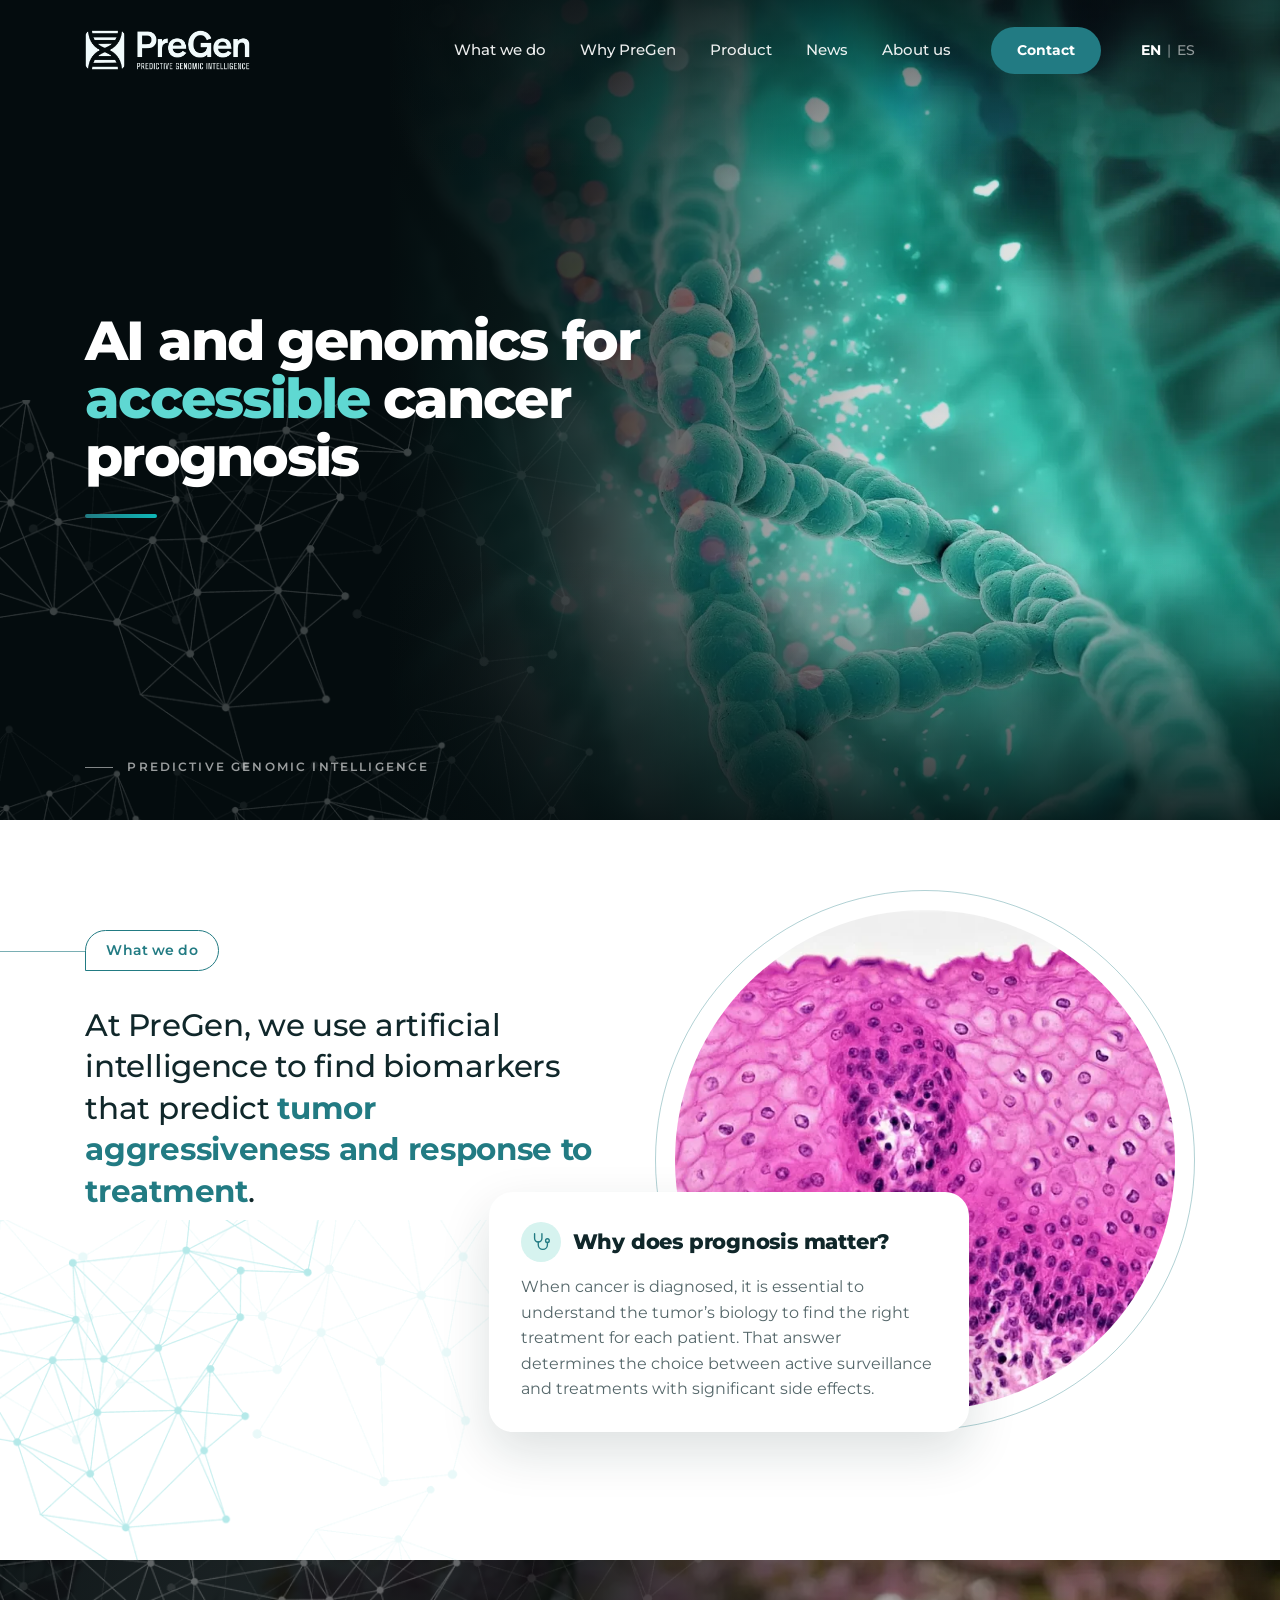
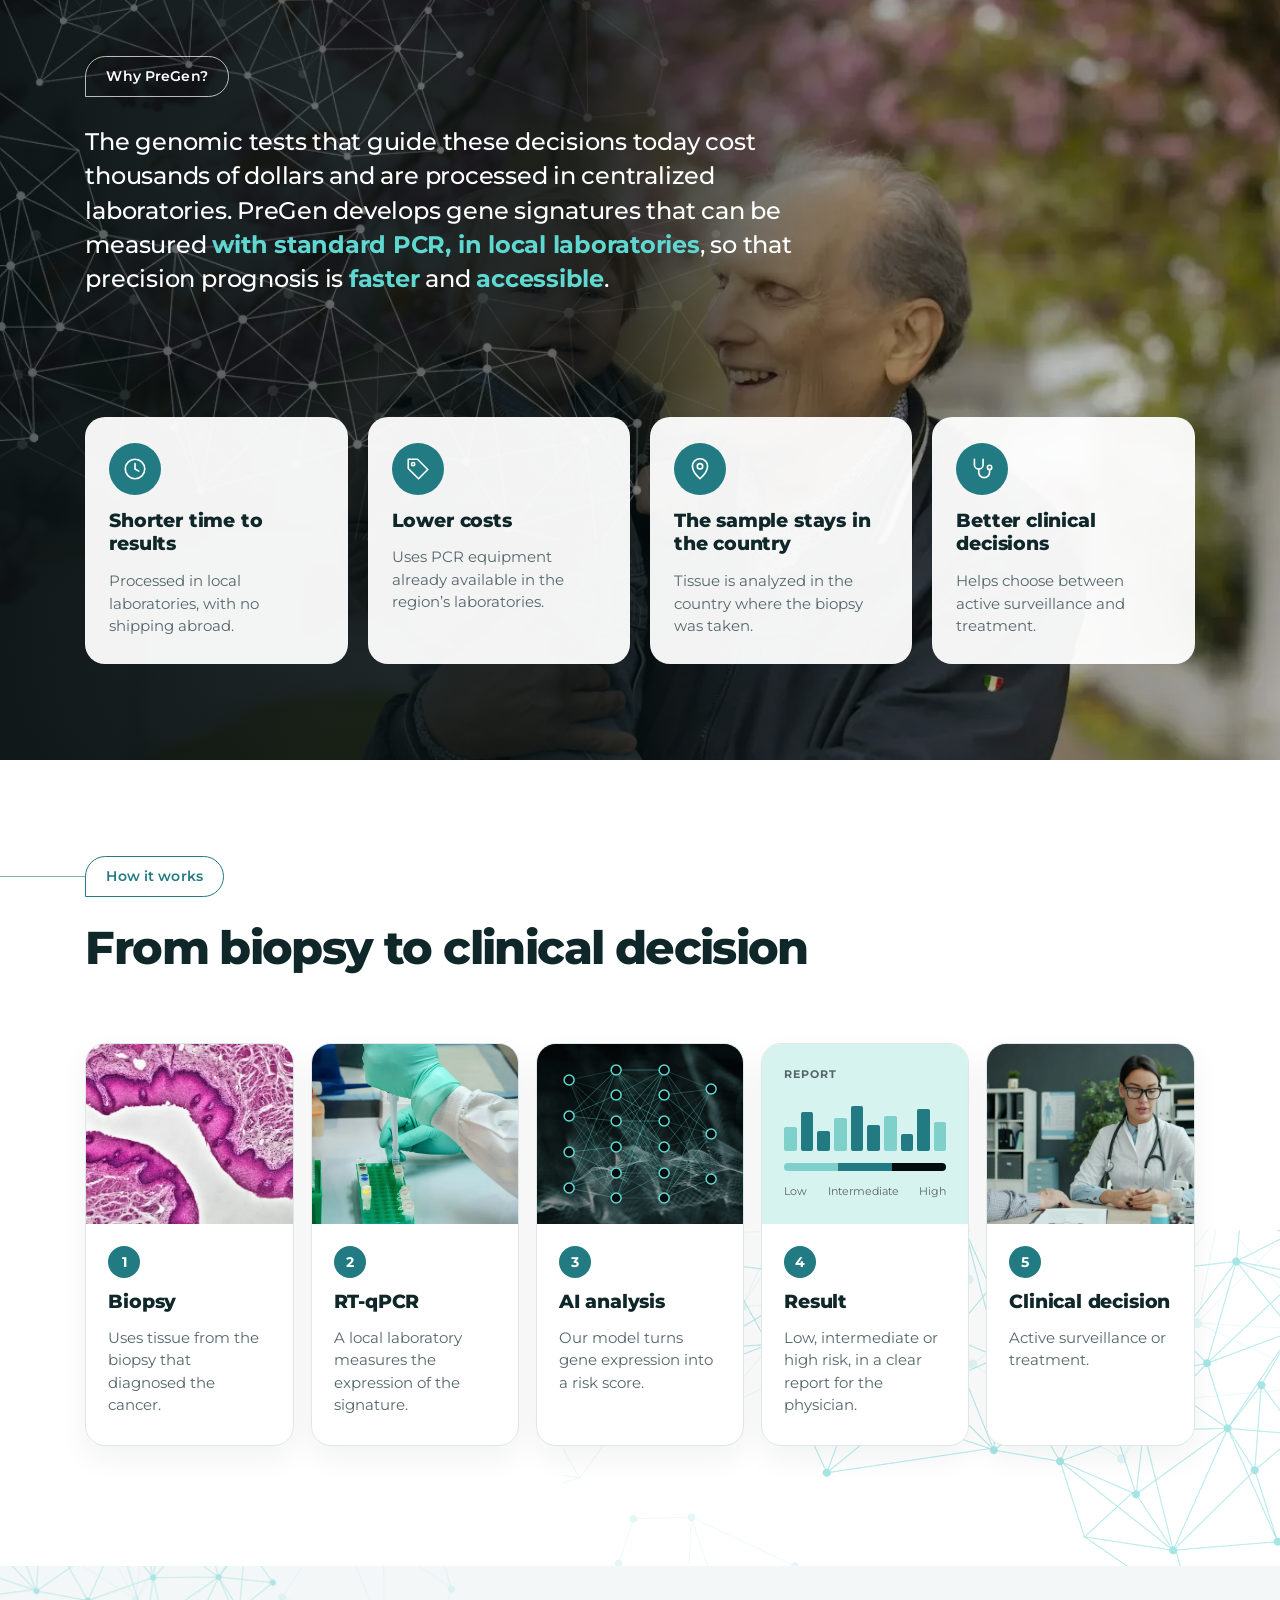
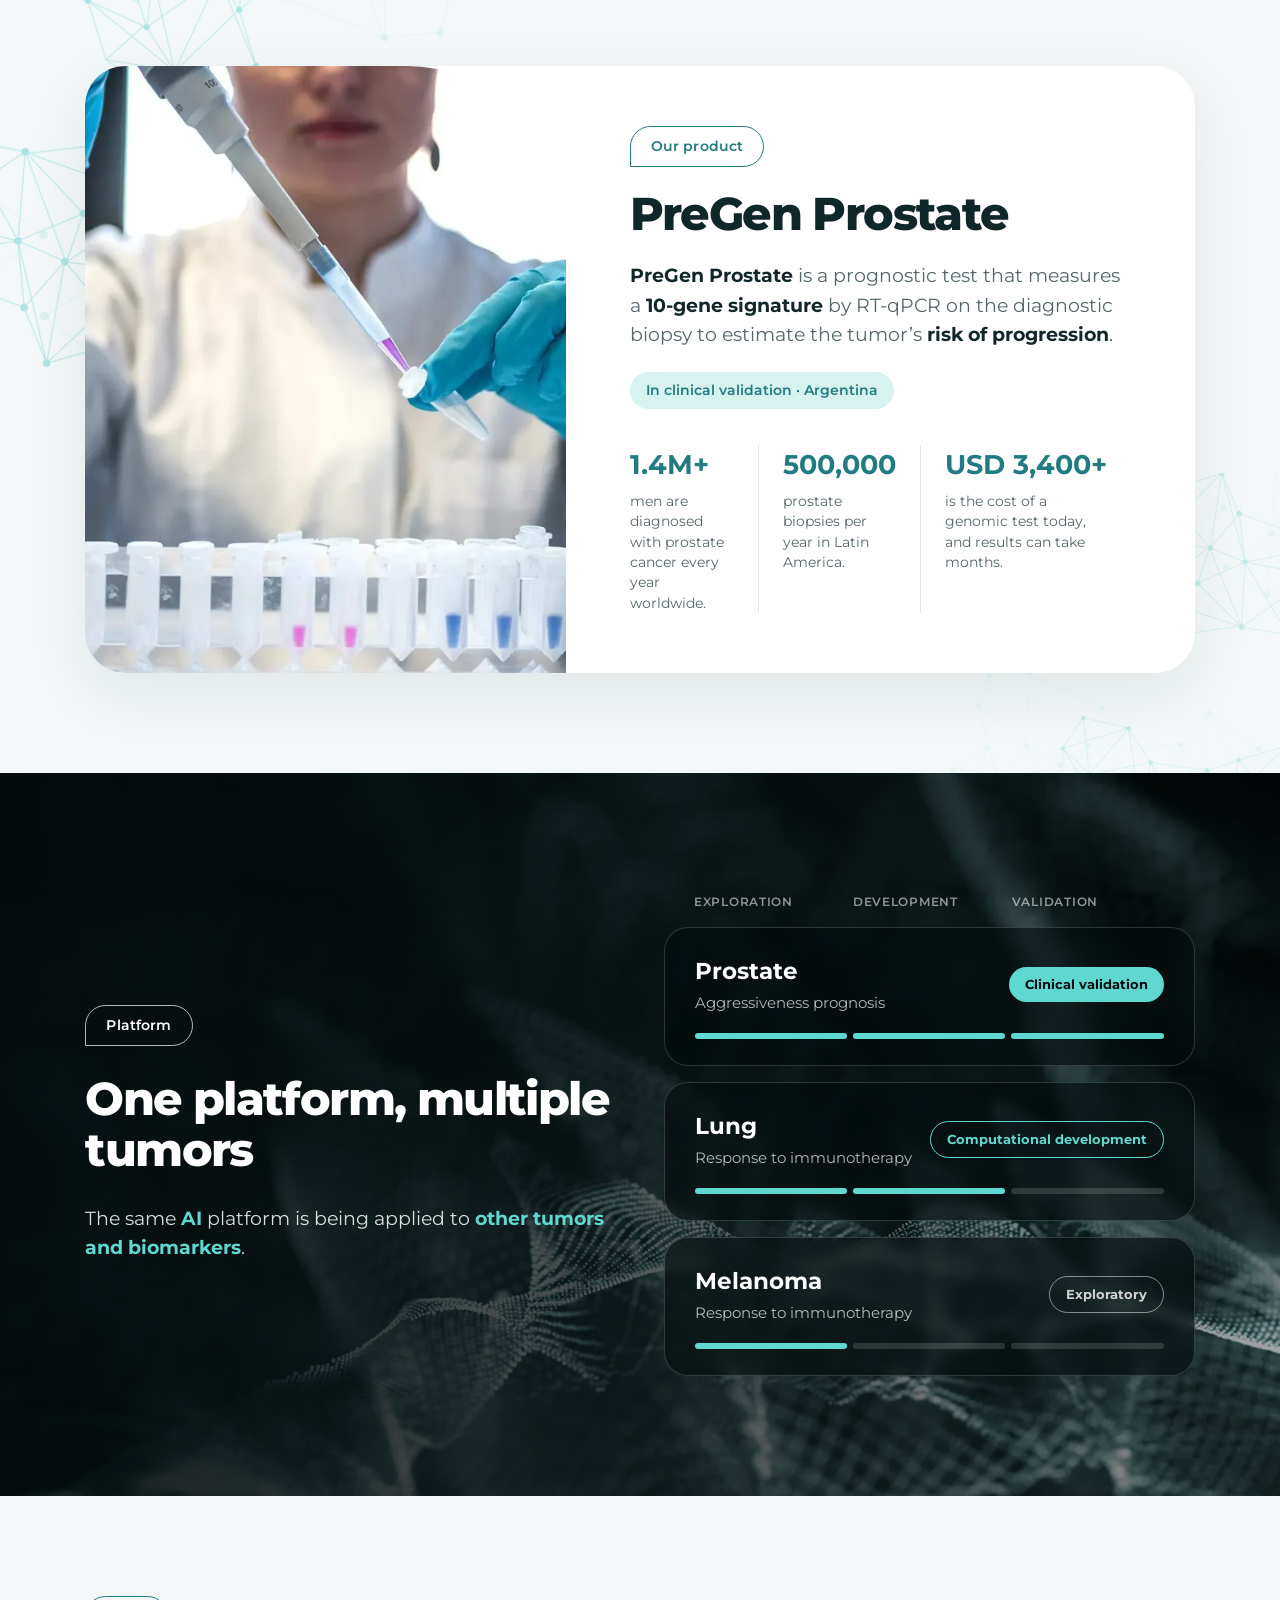
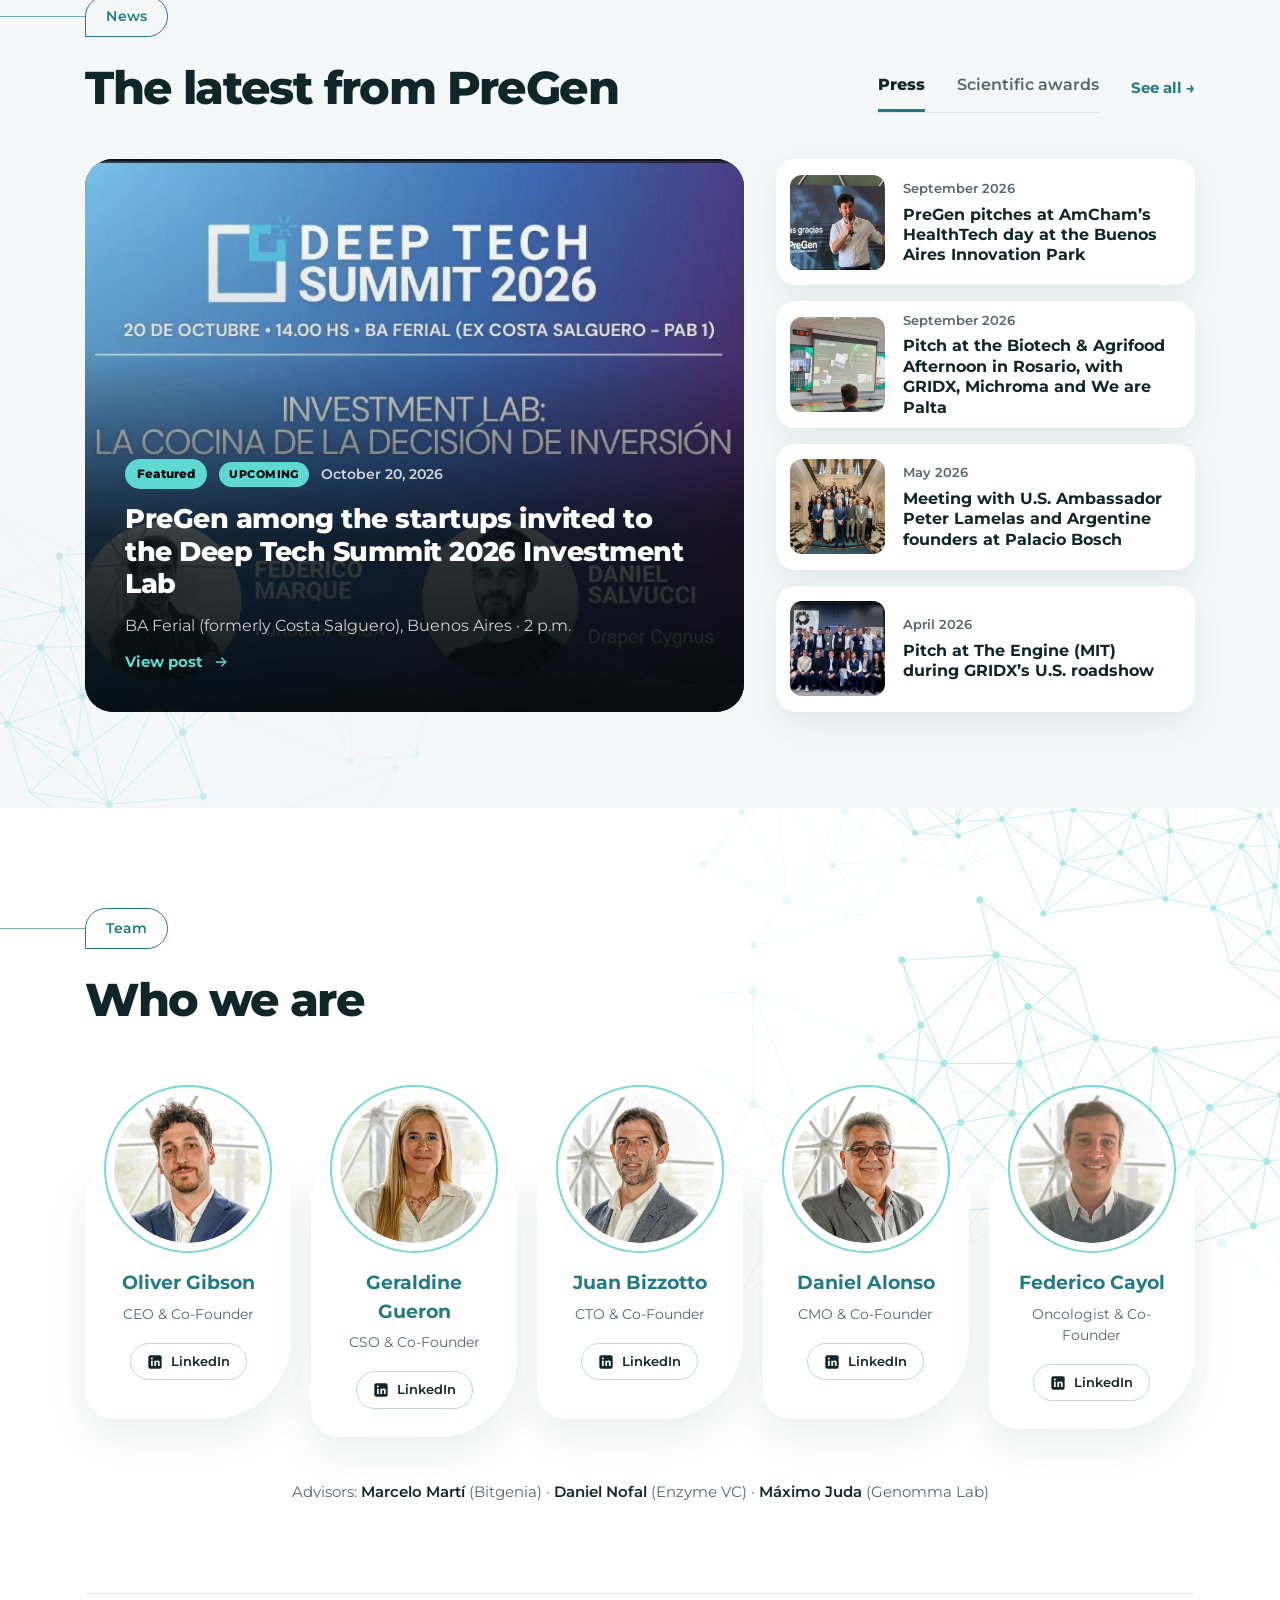
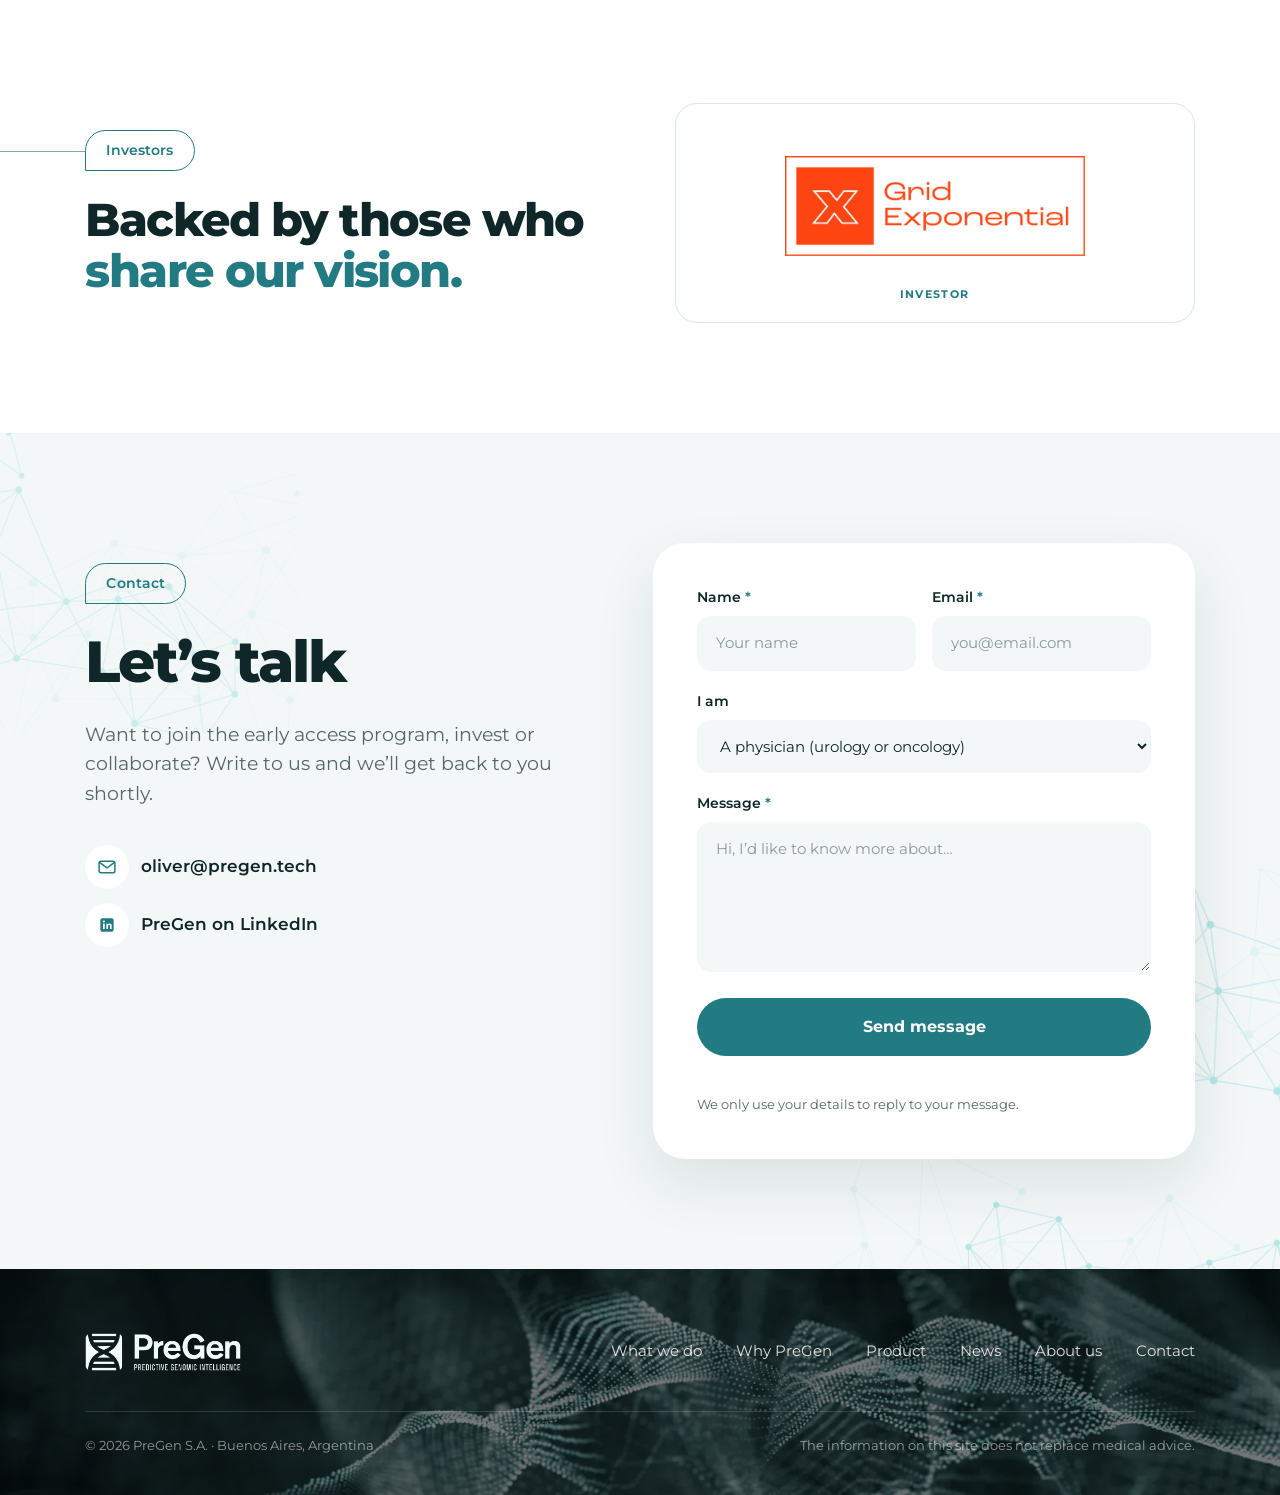
==== commit acb771f5: "Agregar logo de GRIDX en la sección de inversores Co-Authored-By: Claude Opus 5.5 <noreply@anthropic" ====
--- a/en/index.html
+++ b/en/index.html
@@ -337,7 +337,7 @@
         <span class="tag tag--line">Investors</span>
         <h2 class="h2">Backed by those who <span class="accent">share our vision.</span></h2>
       </div>
-      <a class="investor-card" href="https://www.gridexponential.com/" target="_blank" rel="noopener" aria-label="GRIDX — website (opens in a new tab)"><span class="name">GRIDX</span><span class="role">Investor</span></a>
+      <a class="investor-card" href="https://www.gridexponential.com/" target="_blank" rel="noopener" aria-label="GRIDX — website (opens in a new tab)"><img src="../assets/img/gridx-logo.webp" alt="GRIDX · Grid Exponential" width="720" height="240" loading="lazy" decoding="async"><span class="role">Investor</span></a>
     </div>
   </section>
   <!-- 10 · CONTACTO -->
--- a/assets/css/styles.css
+++ b/assets/css/styles.css
@@ -469,6 +469,7 @@
 }
 .investor-card { transition: border-color .2s ease, box-shadow .2s ease; }
 .investor-card:hover { border-color: var(--teal); box-shadow: 0 12px 30px rgba(16, 39, 42, .08); }
+.investor-card img { width: min(300px, 70%); height: auto; margin-top: -14px; }
 .investor-card .name { font-size: 44px; font-weight: 800; letter-spacing: .02em; color: #7E8C8E; }
 .investor-card .role { position: absolute; left: 0; right: 0; bottom: 20px; text-align: center; font-size: 11px; font-weight: 700; letter-spacing: .12em; text-transform: uppercase; color: var(--teal); }
 
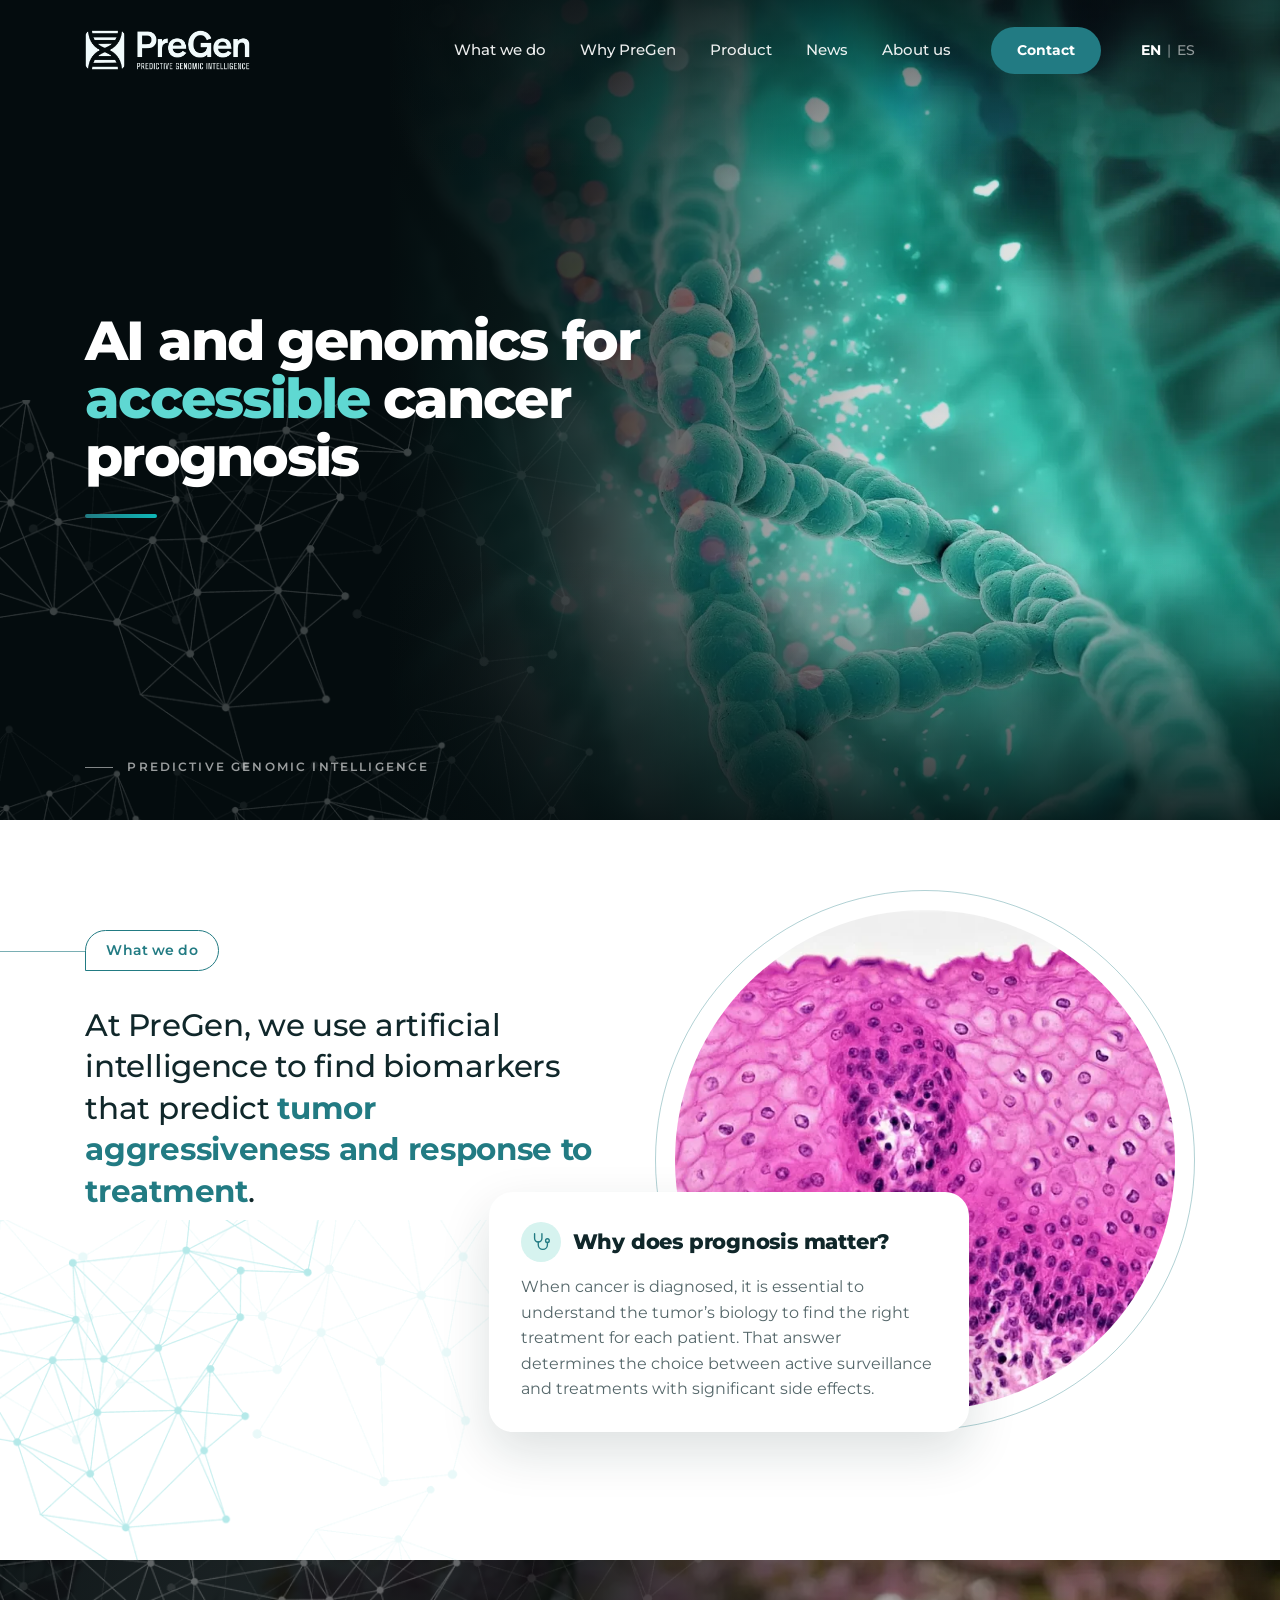
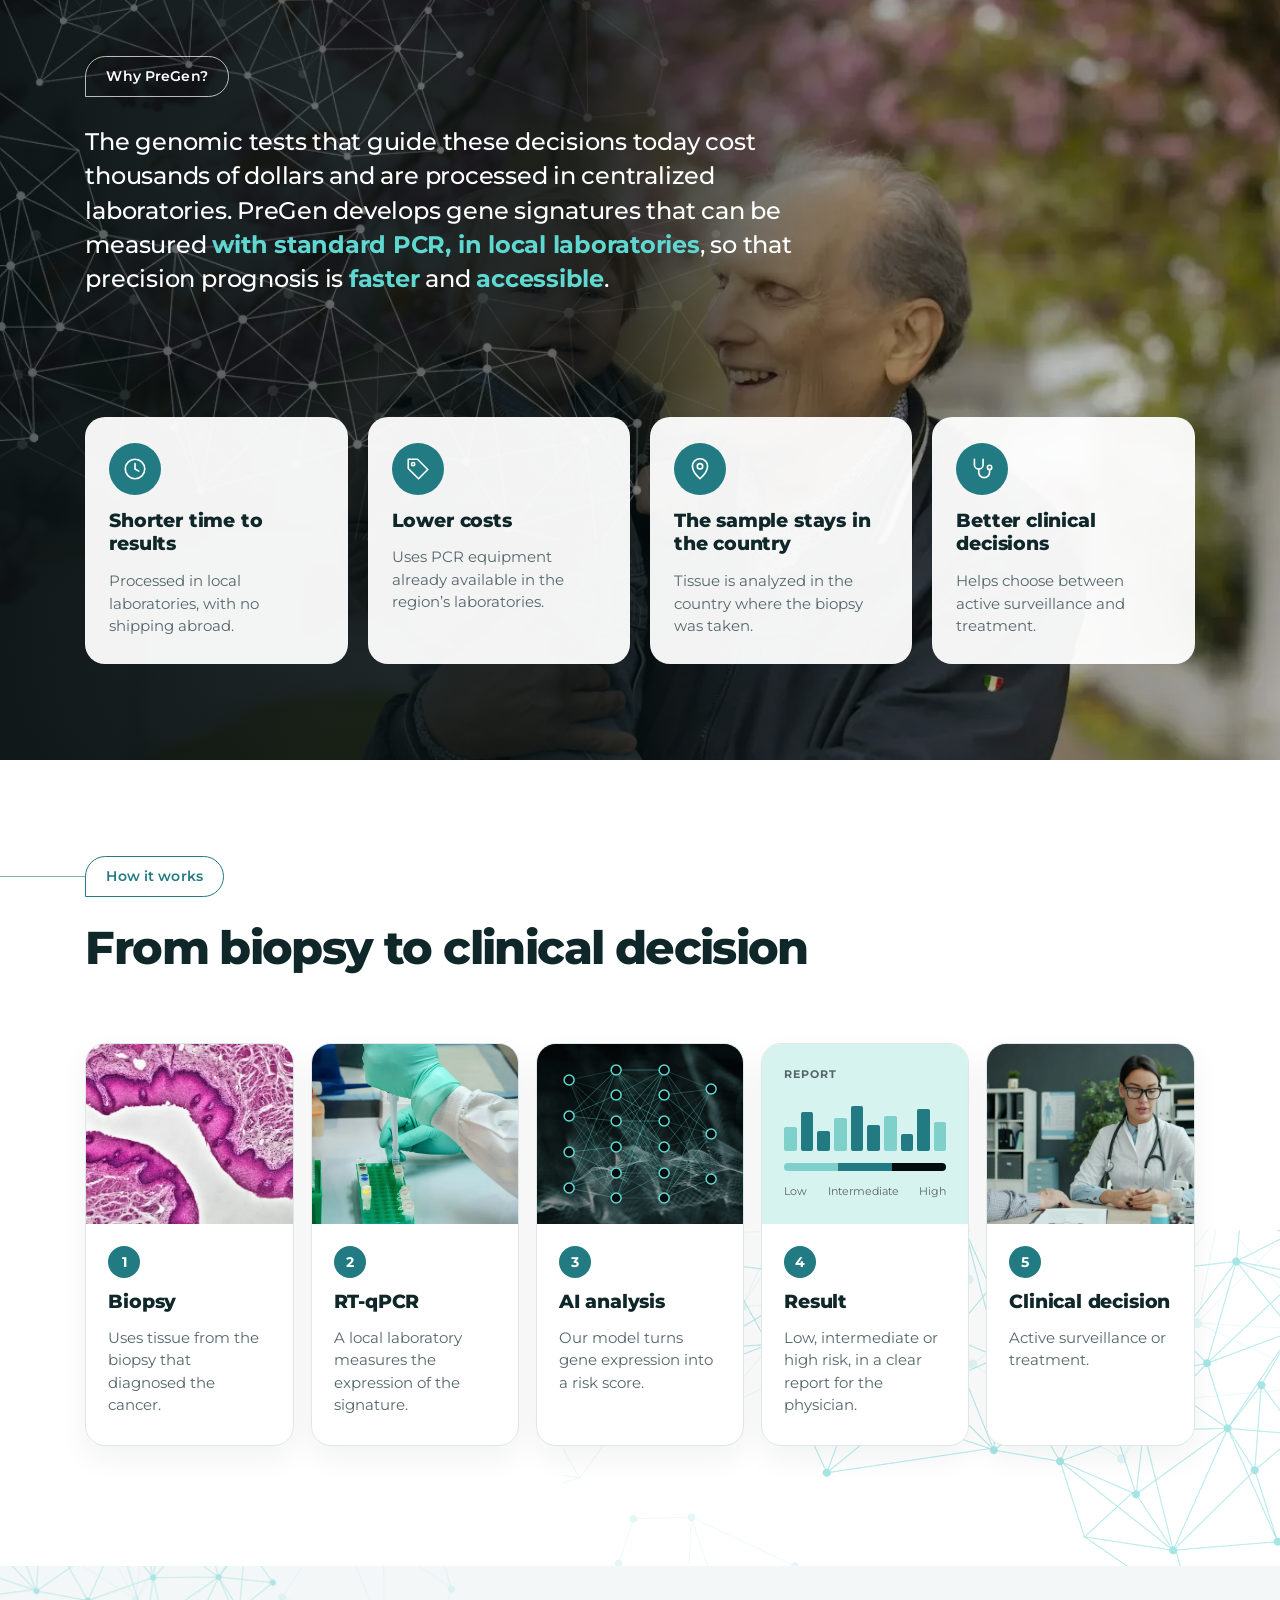
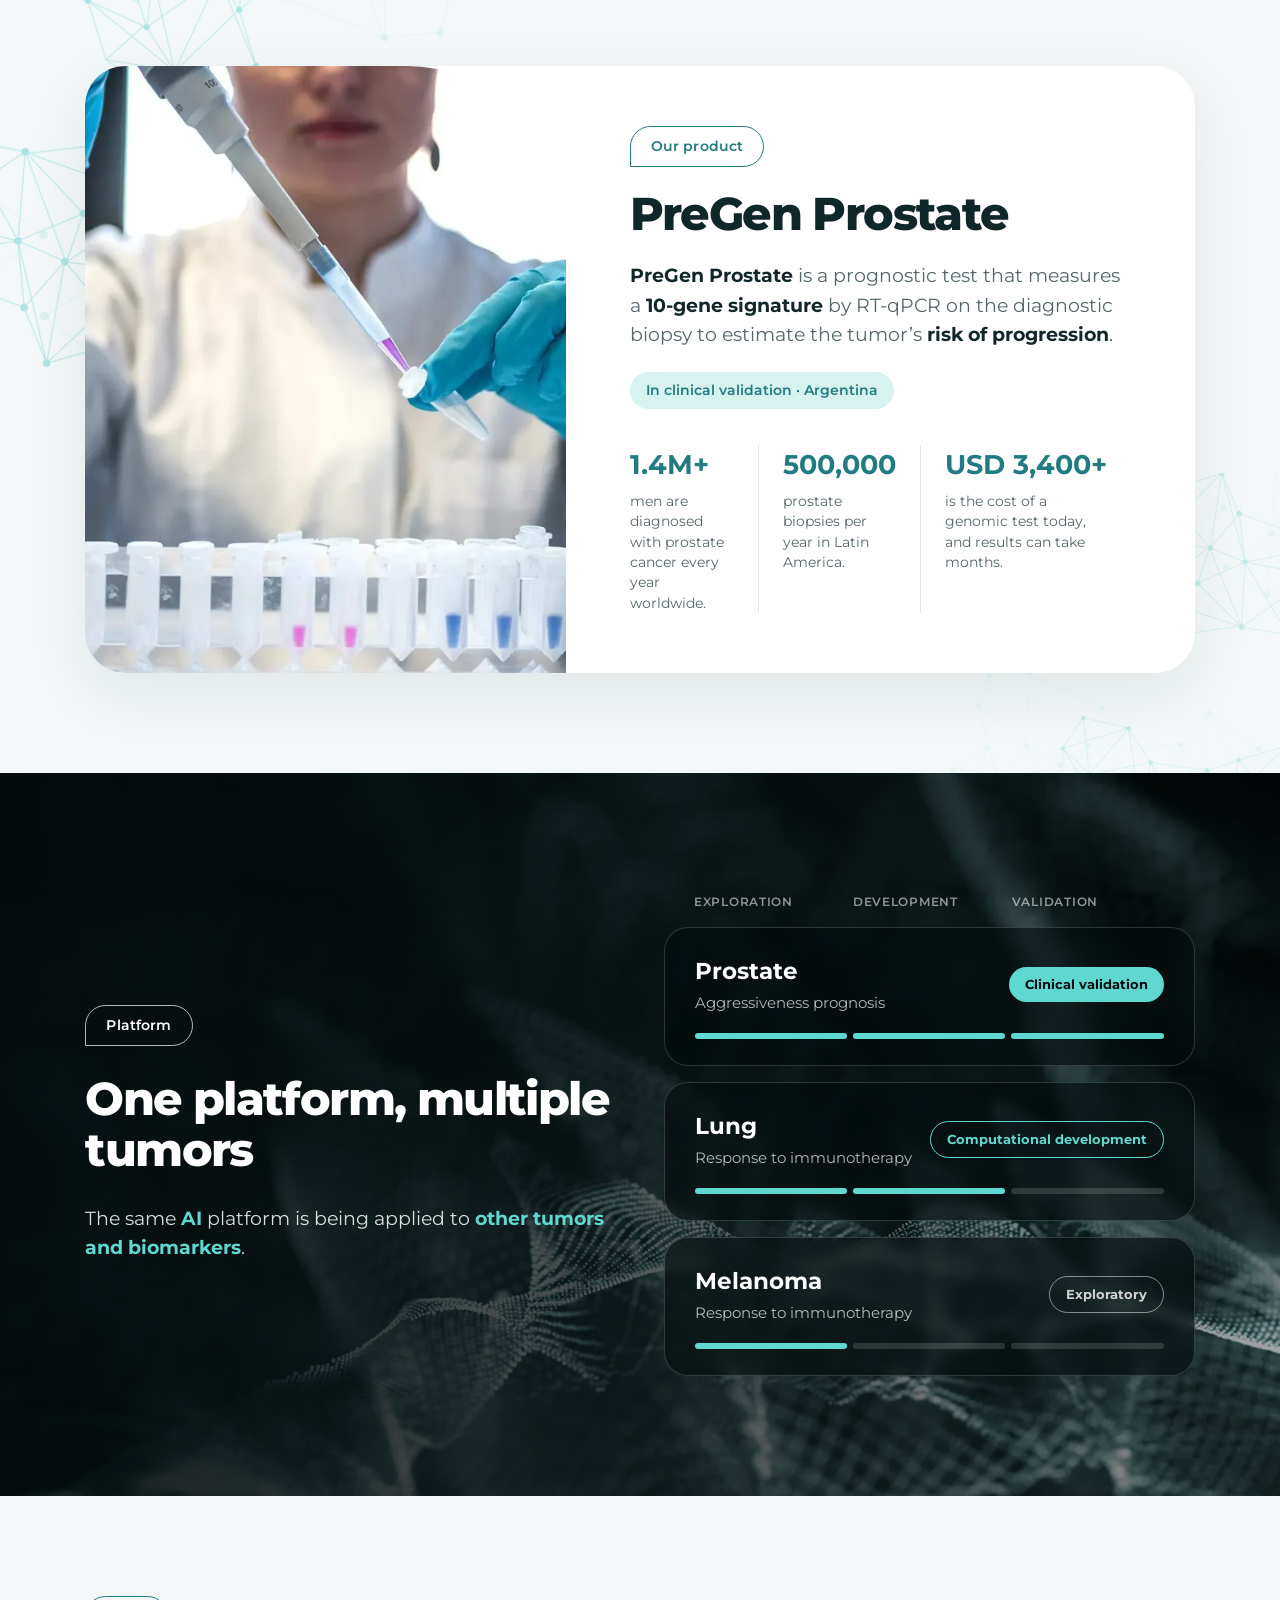
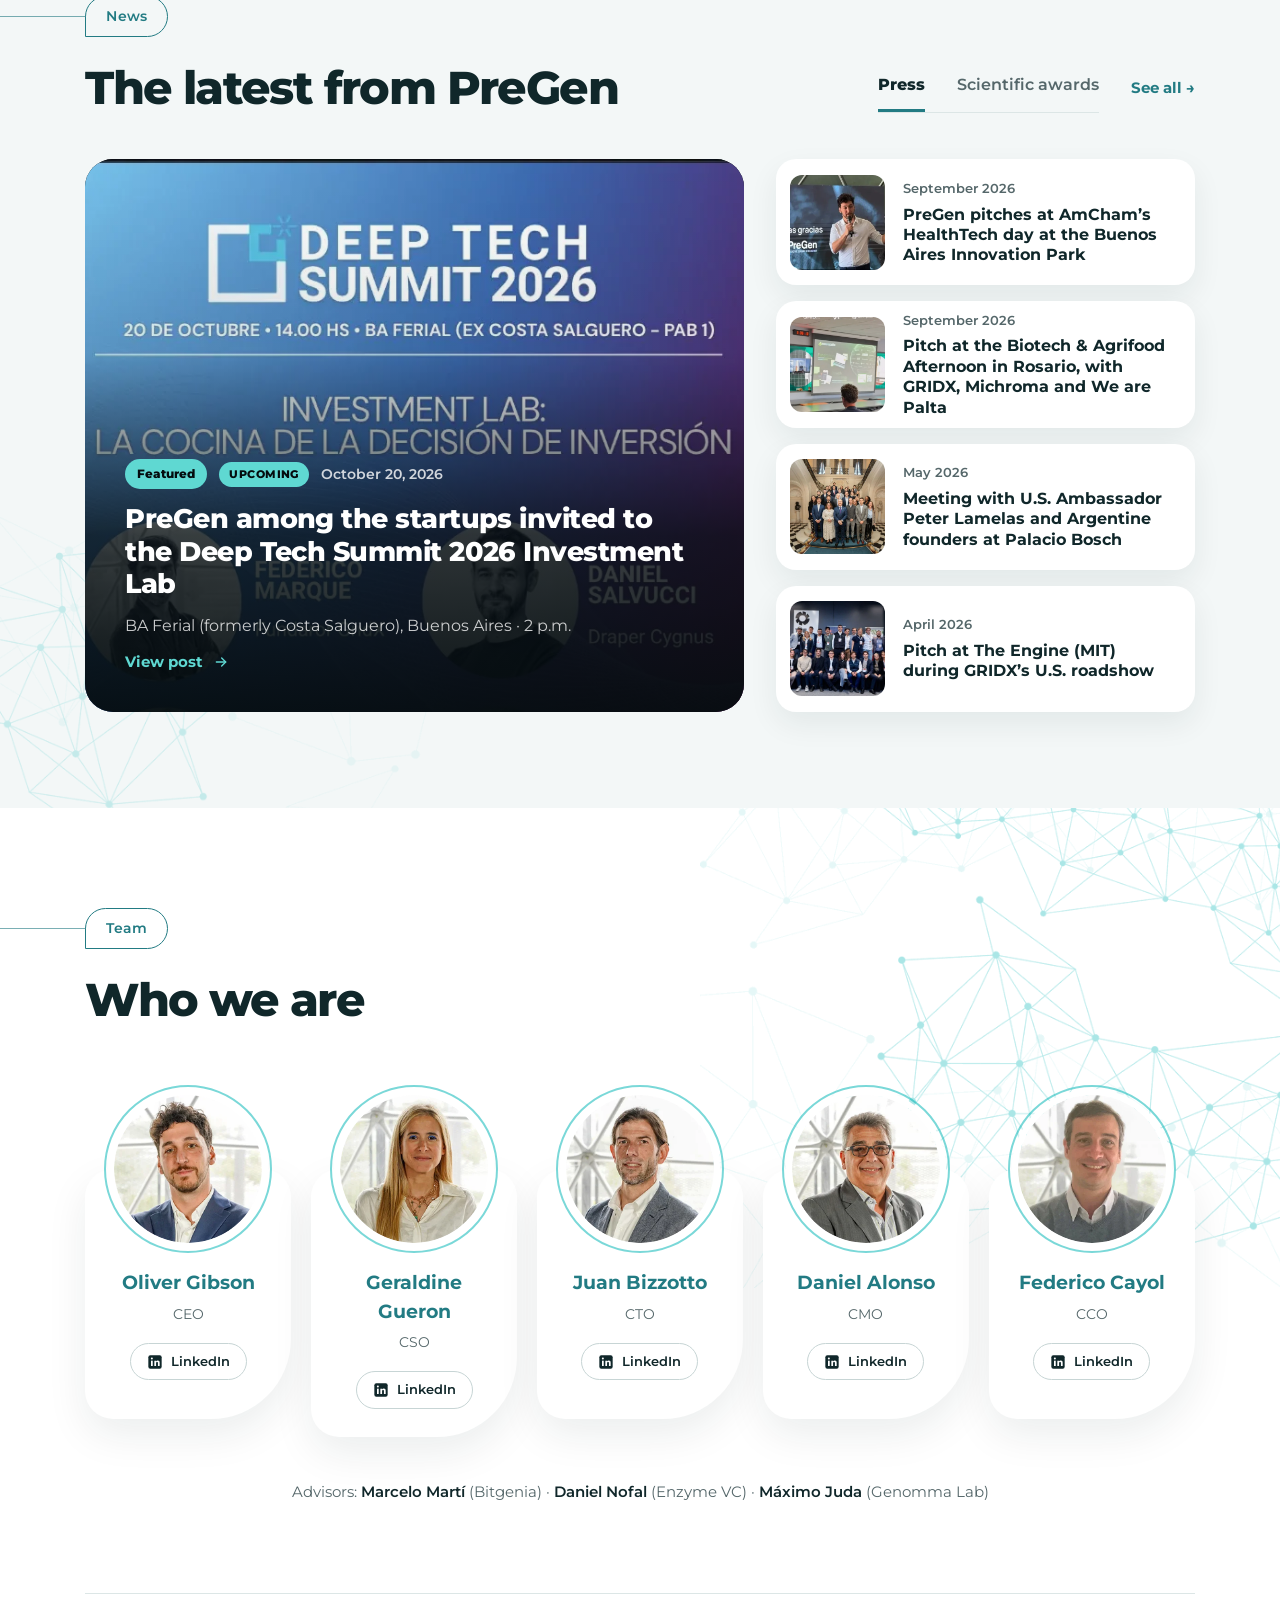
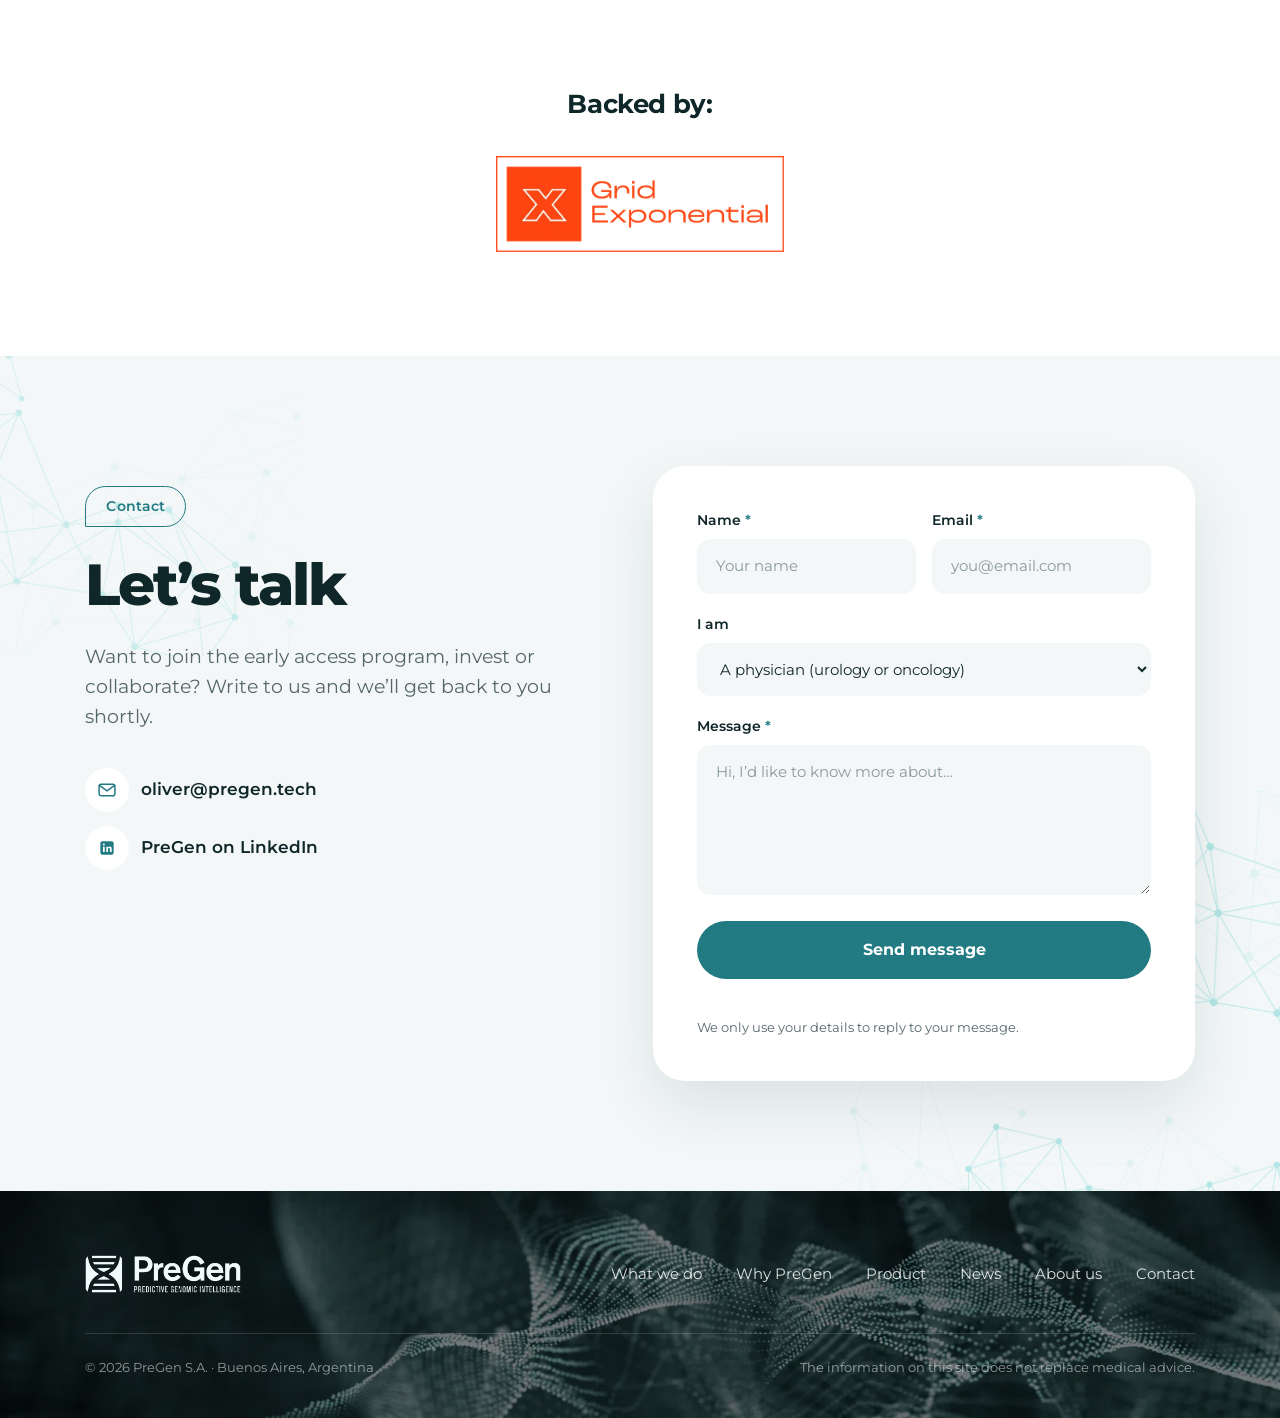
==== commit 12a67d25: "Cargos del equipo (sin Co-Founder, Federico CCO) y nuevo diseño de inversores Co-Authored-By: Claude" ====
--- a/en/index.html
+++ b/en/index.html
@@ -290,7 +290,7 @@
           <div class="member-photo"><img src="../assets/img/equipo-oliver.webp" alt="Oliver Gibson" width="440" height="440" loading="lazy" decoding="async"></div>
           <div class="member-card">
             <div class="member-name">Oliver Gibson</div>
-            <div class="member-role">CEO &amp; Co-Founder</div>
+            <div class="member-role">CEO</div>
             <a class="chip" href="https://www.linkedin.com/in/oliver-gibson-665962144/" target="_blank" rel="noopener" aria-label="LinkedIn — Oliver Gibson"><svg aria-hidden="true" width="16" height="16" viewBox="0 0 24 24" fill="currentColor"><rect x="2" y="2" width="20" height="20" rx="3"></rect><rect x="6" y="10" width="2.6" height="8" fill="#FFFFFF"></rect><circle cx="7.3" cy="6.9" r="1.5" fill="#FFFFFF"></circle><path d="M11 10h2.5v1.2c.5-.8 1.4-1.4 2.7-1.4 2 0 2.8 1.3 2.8 3.4V18h-2.6v-4.3c0-1-.3-1.7-1.3-1.7s-1.5.8-1.5 1.8V18H11z" fill="#FFFFFF"></path></svg>LinkedIn</a>
           </div>
         </div>
@@ -298,7 +298,7 @@
           <div class="member-photo"><img src="../assets/img/equipo-geraldine.webp" alt="Geraldine Gueron" width="440" height="440" loading="lazy" decoding="async"></div>
           <div class="member-card">
             <div class="member-name">Geraldine Gueron</div>
-            <div class="member-role">CSO &amp; Co-Founder</div>
+            <div class="member-role">CSO</div>
             <a class="chip" href="https://www.linkedin.com/in/geraldine-gueron-18123b20/" target="_blank" rel="noopener" aria-label="LinkedIn — Geraldine Gueron"><svg aria-hidden="true" width="16" height="16" viewBox="0 0 24 24" fill="currentColor"><rect x="2" y="2" width="20" height="20" rx="3"></rect><rect x="6" y="10" width="2.6" height="8" fill="#FFFFFF"></rect><circle cx="7.3" cy="6.9" r="1.5" fill="#FFFFFF"></circle><path d="M11 10h2.5v1.2c.5-.8 1.4-1.4 2.7-1.4 2 0 2.8 1.3 2.8 3.4V18h-2.6v-4.3c0-1-.3-1.7-1.3-1.7s-1.5.8-1.5 1.8V18H11z" fill="#FFFFFF"></path></svg>LinkedIn</a>
           </div>
         </div>
@@ -306,7 +306,7 @@
           <div class="member-photo"><img src="../assets/img/equipo-juan.webp" alt="Juan Bizzotto" width="440" height="440" loading="lazy" decoding="async"></div>
           <div class="member-card">
             <div class="member-name">Juan Bizzotto</div>
-            <div class="member-role">CTO &amp; Co-Founder</div>
+            <div class="member-role">CTO</div>
             <a class="chip" href="https://www.linkedin.com/in/juan-bizzotto/" target="_blank" rel="noopener" aria-label="LinkedIn — Juan Bizzotto"><svg aria-hidden="true" width="16" height="16" viewBox="0 0 24 24" fill="currentColor"><rect x="2" y="2" width="20" height="20" rx="3"></rect><rect x="6" y="10" width="2.6" height="8" fill="#FFFFFF"></rect><circle cx="7.3" cy="6.9" r="1.5" fill="#FFFFFF"></circle><path d="M11 10h2.5v1.2c.5-.8 1.4-1.4 2.7-1.4 2 0 2.8 1.3 2.8 3.4V18h-2.6v-4.3c0-1-.3-1.7-1.3-1.7s-1.5.8-1.5 1.8V18H11z" fill="#FFFFFF"></path></svg>LinkedIn</a>
           </div>
         </div>
@@ -314,7 +314,7 @@
           <div class="member-photo"><img src="../assets/img/equipo-daniel.webp" alt="Daniel Alonso" width="440" height="440" loading="lazy" decoding="async"></div>
           <div class="member-card">
             <div class="member-name">Daniel Alonso</div>
-            <div class="member-role">CMO &amp; Co-Founder</div>
+            <div class="member-role">CMO</div>
             <a class="chip" href="https://www.linkedin.com/in/daniel-f-alonso-b1b721300/" target="_blank" rel="noopener" aria-label="LinkedIn — Daniel Alonso"><svg aria-hidden="true" width="16" height="16" viewBox="0 0 24 24" fill="currentColor"><rect x="2" y="2" width="20" height="20" rx="3"></rect><rect x="6" y="10" width="2.6" height="8" fill="#FFFFFF"></rect><circle cx="7.3" cy="6.9" r="1.5" fill="#FFFFFF"></circle><path d="M11 10h2.5v1.2c.5-.8 1.4-1.4 2.7-1.4 2 0 2.8 1.3 2.8 3.4V18h-2.6v-4.3c0-1-.3-1.7-1.3-1.7s-1.5.8-1.5 1.8V18H11z" fill="#FFFFFF"></path></svg>LinkedIn</a>
           </div>
         </div>
@@ -322,7 +322,7 @@
           <div class="member-photo"><img src="../assets/img/equipo-federico.webp" alt="Federico Cayol" width="440" height="440" loading="lazy" decoding="async"></div>
           <div class="member-card">
             <div class="member-name">Federico Cayol</div>
-            <div class="member-role">Oncologist &amp; Co-Founder</div>
+            <div class="member-role">CCO</div>
             <a class="chip" href="https://www.linkedin.com/in/federico-cayol-98434613/" target="_blank" rel="noopener" aria-label="LinkedIn — Federico Cayol"><svg aria-hidden="true" width="16" height="16" viewBox="0 0 24 24" fill="currentColor"><rect x="2" y="2" width="20" height="20" rx="3"></rect><rect x="6" y="10" width="2.6" height="8" fill="#FFFFFF"></rect><circle cx="7.3" cy="6.9" r="1.5" fill="#FFFFFF"></circle><path d="M11 10h2.5v1.2c.5-.8 1.4-1.4 2.7-1.4 2 0 2.8 1.3 2.8 3.4V18h-2.6v-4.3c0-1-.3-1.7-1.3-1.7s-1.5.8-1.5 1.8V18H11z" fill="#FFFFFF"></path></svg>LinkedIn</a>
           </div>
         </div>
@@ -332,12 +332,11 @@
   </section>
   <!-- 9 · INVERSORES -->
   <section class="investors" id="investors">
-    <div class="wrap investors-grid">
-      <div class="investors-text">
-        <span class="tag tag--line">Investors</span>
-        <h2 class="h2">Backed by those who <span class="accent">share our vision.</span></h2>
-      </div>
-      <a class="investor-card" href="https://www.gridexponential.com/" target="_blank" rel="noopener" aria-label="GRIDX — website (opens in a new tab)"><img src="../assets/img/gridx-logo.webp" alt="GRIDX · Grid Exponential" width="720" height="240" loading="lazy" decoding="async"><span class="role">Investor</span></a>
+    <div class="wrap investors-inner">
+      <h2 class="investors-title">Backed by:</h2>
+      <div class="investor-logos">
+        <a class="investor-logo" href="https://www.gridexponential.com/" target="_blank" rel="noopener" aria-label="GRIDX — website (opens in a new tab)"><img src="../assets/img/gridx-logo.webp" alt="GRIDX · Grid Exponential" width="720" height="240" loading="lazy" decoding="async"></a>
+      </div>
     </div>
   </section>
   <!-- 10 · CONTACTO -->
@@ -354,15 +353,18 @@
           <a href="https://www.linkedin.com/company/pregenbio/" target="_blank" rel="noopener"><span><svg aria-hidden="true" width="16" height="16" viewBox="0 0 24 24" fill="#227B83"><rect x="2" y="2" width="20" height="20" rx="3"></rect><rect x="6" y="10" width="2.6" height="8" fill="#FFFFFF"></rect><circle cx="7.3" cy="6.9" r="1.5" fill="#FFFFFF"></circle><path d="M11 10h2.5v1.2c.5-.8 1.4-1.4 2.7-1.4 2 0 2.8 1.3 2.8 3.4V18h-2.6v-4.3c0-1-.3-1.7-1.3-1.7s-1.5.8-1.5 1.8V18H11z" fill="#FFFFFF"></path></svg></span>PreGen on LinkedIn</a>
         </div>
       </div>
-      <form class="form" action="../contacto.php" method="post" novalidate>
+      <form class="form" action="https://formsubmit.co/oliver@pregen.tech" data-ajax="https://formsubmit.co/ajax/oliver@pregen.tech" method="post" novalidate>
         <div class="form-row">
           <div class="field"><label for="c-nombre">Name <span>*</span></label><input id="c-nombre" name="nombre" type="text" autocomplete="name" placeholder="Your name" required maxlength="120"></div>
           <div class="field"><label for="c-email">Email <span>*</span></label><input id="c-email" name="email" type="email" autocomplete="email" placeholder="you@email.com" required maxlength="160"></div>
         </div>
         <div class="field"><label for="c-rol">I am</label><select id="c-rol" name="rol"><option>A physician (urology or oncology)</option><option>A laboratory</option><option>An investor</option><option>A patient or family member</option><option>Other</option></select></div>
         <div class="field"><label for="c-msj">Message <span>*</span></label><textarea id="c-msj" name="mensaje" placeholder="Hi, I’d like to know more about…" required maxlength="5000"></textarea></div>
-        <div class="hp" aria-hidden="true"><label for="c-web">Leave this field empty</label><input id="c-web" name="website" type="text" tabindex="-1" autocomplete="off"></div>
-        <input type="hidden" name="ts" value="">
+        <div class="hp" aria-hidden="true"><label for="c-web">Leave this field empty</label><input id="c-web" name="_honey" type="text" tabindex="-1" autocomplete="off"></div>
+        <input type="hidden" name="_subject" value="New message from pregen.tech (EN)">
+        <input type="hidden" name="_template" value="table">
+        <input type="hidden" name="_captcha" value="false">
+        <input type="hidden" name="_next" value="https://pregen.tech/en/?contacto=ok#contact">
         <input type="hidden" name="lang" value="en">
         <button class="btn btn--block" type="submit">Send message</button>
         <div class="form-status" role="status" aria-live="polite"></div>
--- a/assets/css/styles.css
+++ b/assets/css/styles.css
@@ -450,28 +450,14 @@
 .advisors strong { color: var(--ink); font-weight: 600; }
 
 /* ---------- 9 · Inversores ---------- */
-.investors { padding: 110px 0; background: #FFFFFF; }
-.investors .wrap::before { content: ""; position: absolute; left: var(--pad); right: var(--pad); top: -110px; height: 1px; background: var(--line); }
-.investors-grid { display: flex; align-items: center; justify-content: space-between; gap: 40px; }
-.investors-text { display: flex; flex-direction: column; align-items: flex-start; gap: 24px; max-width: 640px; }
-.investor-card {
-  position: relative;
-  width: 520px;
-  max-width: 100%;
-  height: 220px;
-  flex: none;
-  border: 1px solid var(--line);
-  border-radius: 22px;
-  display: flex;
-  align-items: center;
-  justify-content: center;
-  text-decoration: none;
-}
-.investor-card { transition: border-color .2s ease, box-shadow .2s ease; }
-.investor-card:hover { border-color: var(--teal); box-shadow: 0 12px 30px rgba(16, 39, 42, .08); }
-.investor-card img { width: min(300px, 70%); height: auto; margin-top: -14px; }
-.investor-card .name { font-size: 44px; font-weight: 800; letter-spacing: .02em; color: #7E8C8E; }
-.investor-card .role { position: absolute; left: 0; right: 0; bottom: 20px; text-align: center; font-size: 11px; font-weight: 700; letter-spacing: .12em; text-transform: uppercase; color: var(--teal); }
+.investors { padding: 96px 0 104px; background: #FFFFFF; }
+.investors .wrap::before { content: ""; position: absolute; left: var(--pad); right: var(--pad); top: -96px; height: 1px; background: var(--line); }
+.investors-inner { display: flex; flex-direction: column; align-items: center; gap: 36px; text-align: center; }
+.investors-title { font-size: clamp(22px, 2vw, 28px); line-height: 1.2; font-weight: 700; letter-spacing: -0.015em; color: var(--ink); }
+.investor-logos { display: flex; flex-wrap: wrap; align-items: center; justify-content: center; gap: 32px 56px; }
+.investor-logo { display: block; border-radius: 4px; transition: opacity .2s ease, transform .2s ease; }
+.investor-logo:hover { opacity: .85; transform: translateY(-2px); }
+.investor-logo img { height: 96px; width: auto; }
 
 /* ---------- 10 · Contacto ---------- */
 .contact { padding: 110px 0; background: var(--light); }
@@ -634,8 +620,7 @@
 
   .investors { padding: 88px 0; }
   .investors .wrap::before { top: -88px; }
-  .investors-grid { flex-direction: column; align-items: flex-start; }
-  .investor-card { width: 100%; height: 180px; }
+  .investor-logo img { height: 72px; }
 
   .contact { padding: 88px 0; }
   .contact-grid { grid-template-columns: 1fr; }
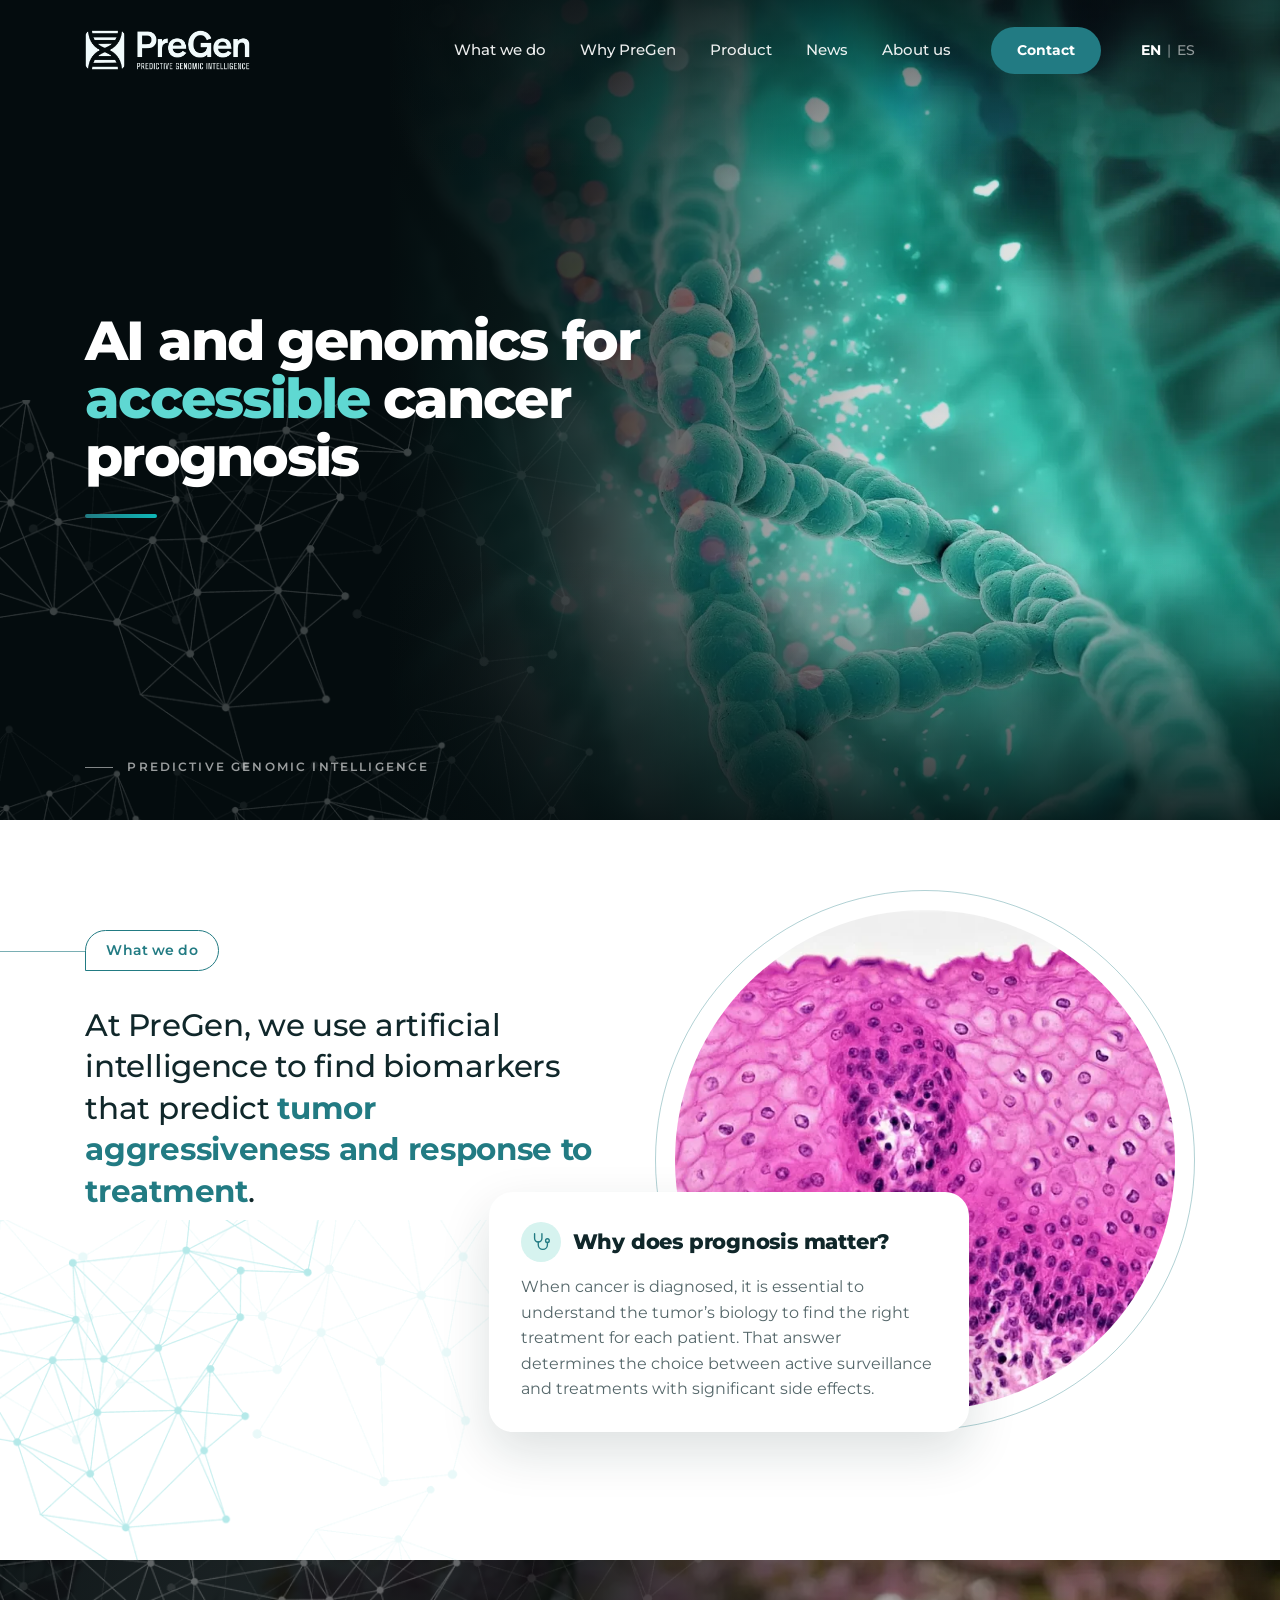
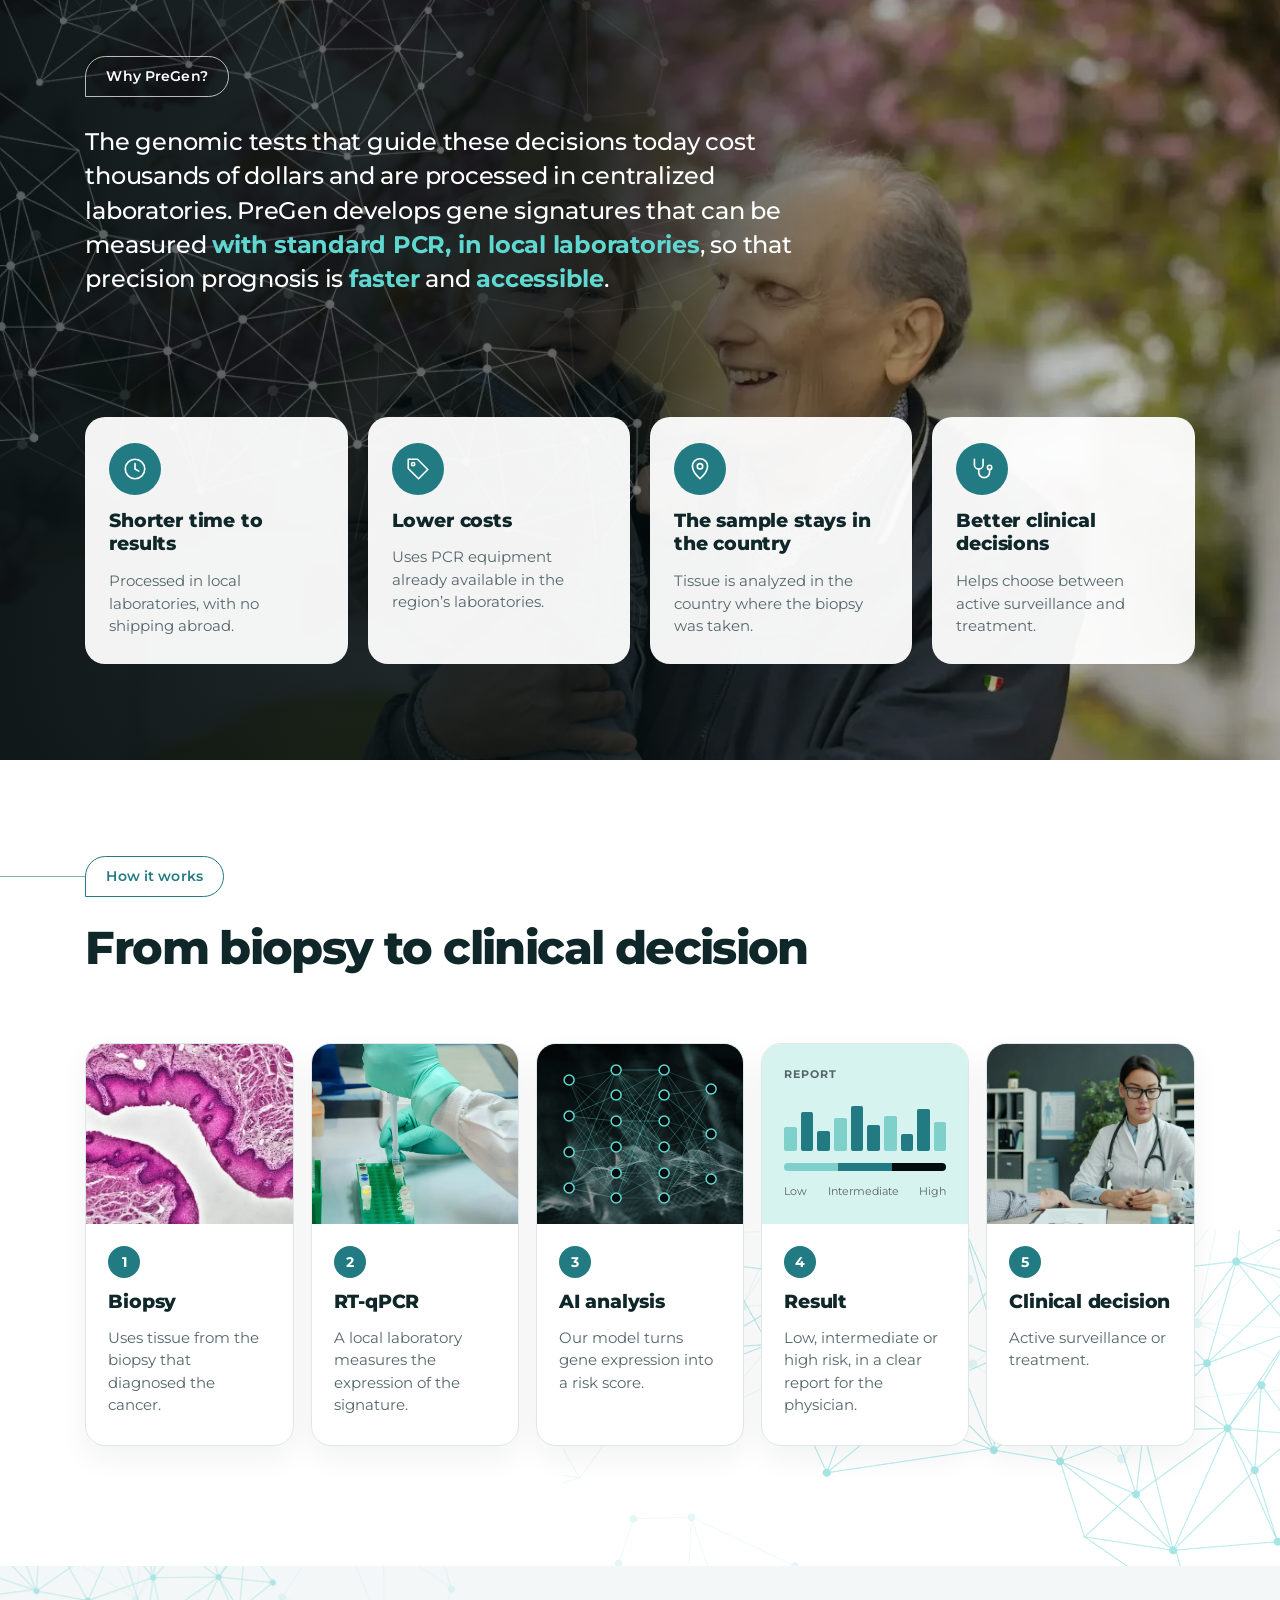
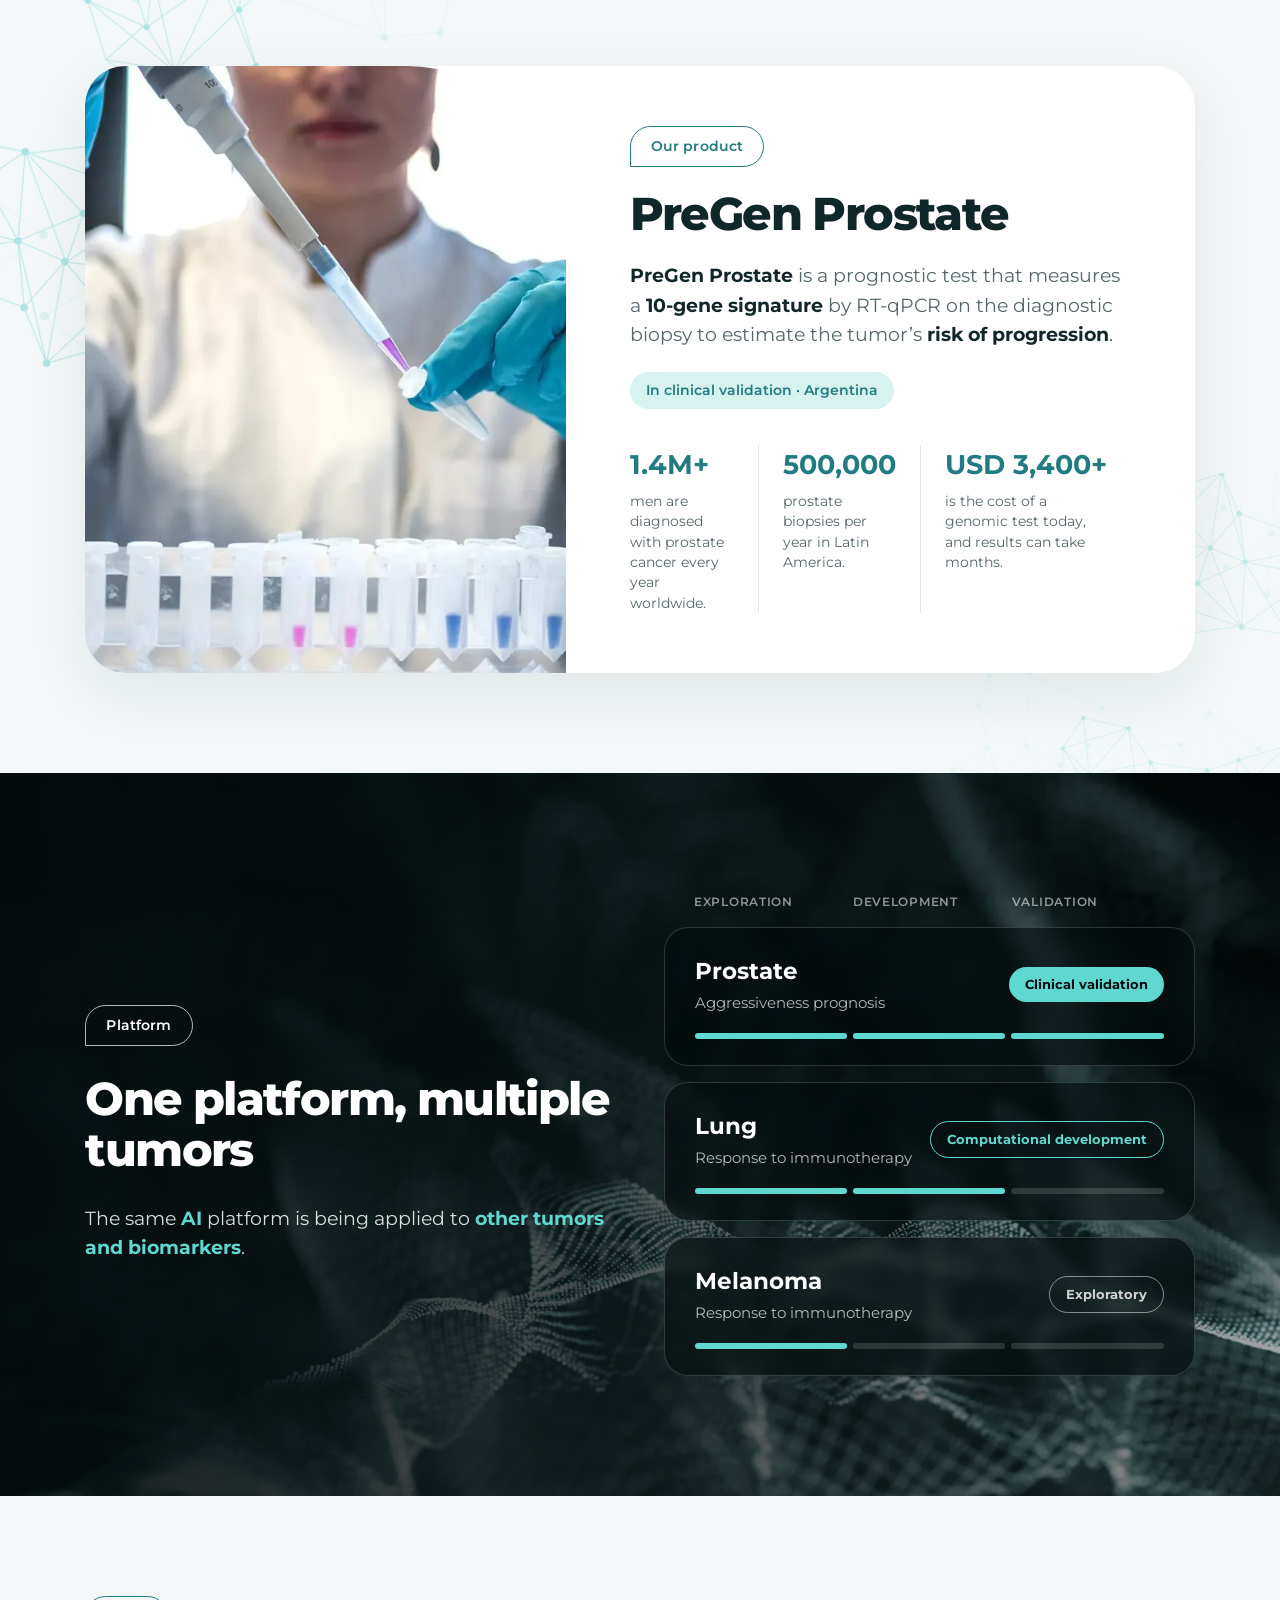
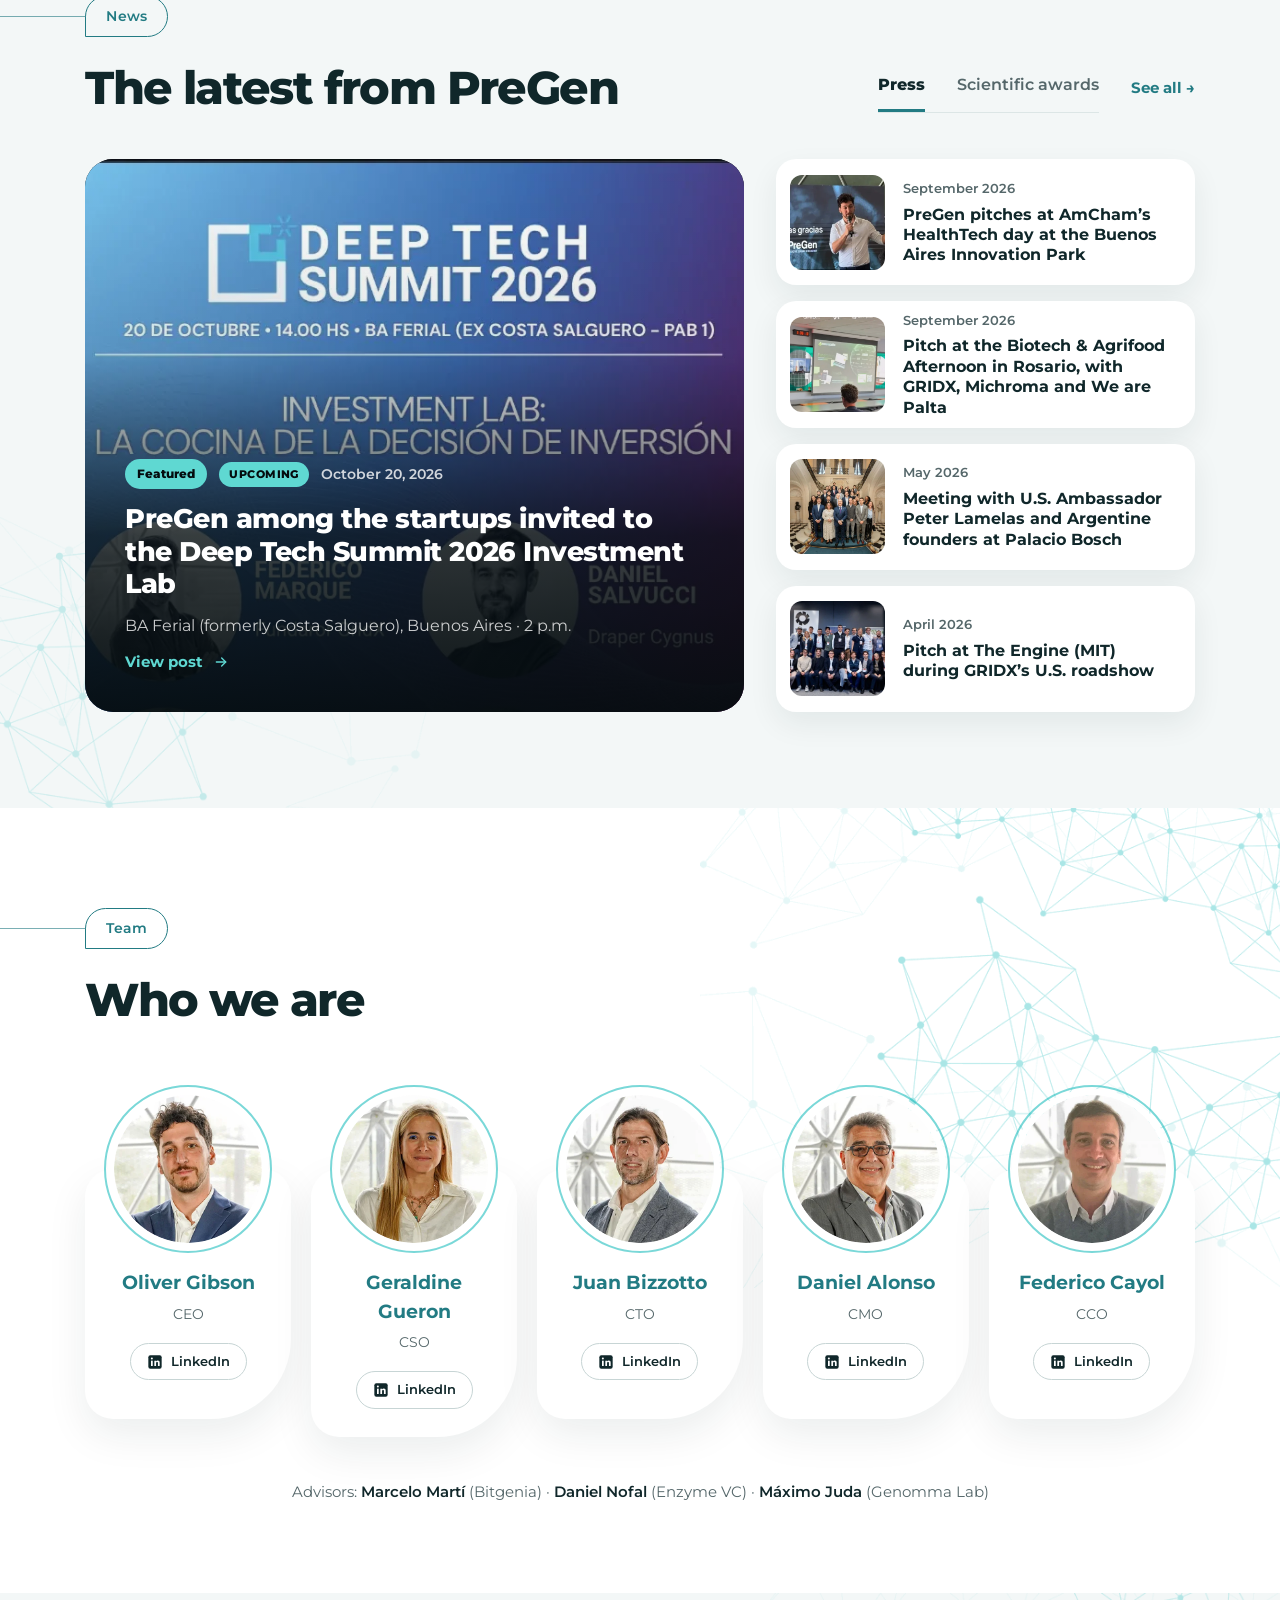
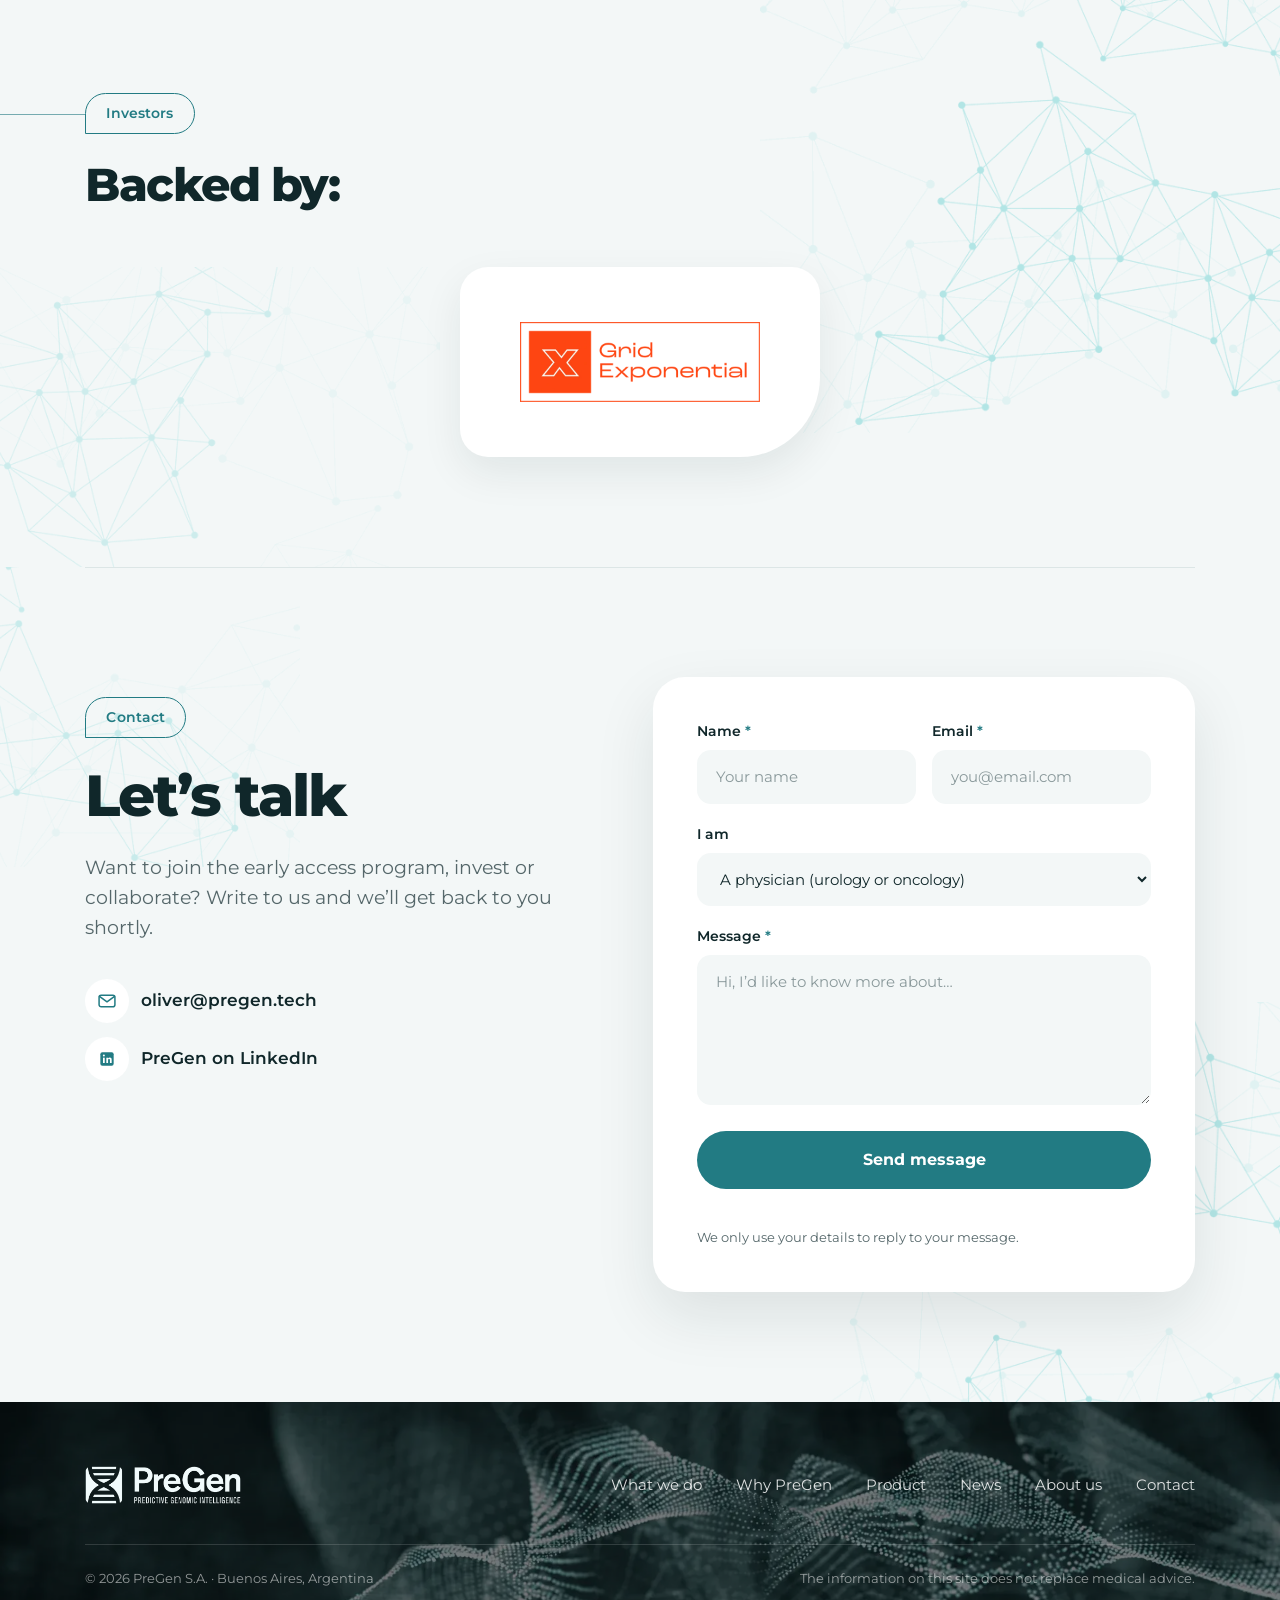
==== commit 7785a20d: "Nuevo diseño de inversores" ====
--- a/en/index.html
+++ b/en/index.html
@@ -332,8 +332,13 @@
   </section>
   <!-- 9 · INVERSORES -->
   <section class="investors" id="investors">
-    <div class="wrap investors-inner">
-      <h2 class="investors-title">Backed by:</h2>
+    <div class="net net-a" aria-hidden="true"></div>
+    <div class="net net-b" aria-hidden="true"></div>
+    <div class="wrap">
+      <div class="section-head">
+        <span class="tag tag--line">Investors</span>
+        <h2 class="h2">Backed by:</h2>
+      </div>
       <div class="investor-logos">
         <a class="investor-logo" href="https://www.gridexponential.com/" target="_blank" rel="noopener" aria-label="GRIDX — website (opens in a new tab)"><img src="../assets/img/gridx-logo.webp" alt="GRIDX · Grid Exponential" width="720" height="240" loading="lazy" decoding="async"></a>
       </div>
--- a/assets/css/styles.css
+++ b/assets/css/styles.css
@@ -450,17 +450,28 @@
 .advisors strong { color: var(--ink); font-weight: 600; }
 
 /* ---------- 9 · Inversores ---------- */
-.investors { padding: 96px 0 104px; background: #FFFFFF; }
-.investors .wrap::before { content: ""; position: absolute; left: var(--pad); right: var(--pad); top: -96px; height: 1px; background: var(--line); }
-.investors-inner { display: flex; flex-direction: column; align-items: center; gap: 36px; text-align: center; }
-.investors-title { font-size: clamp(22px, 2vw, 28px); line-height: 1.2; font-weight: 700; letter-spacing: -0.015em; color: var(--ink); }
-.investor-logos { display: flex; flex-wrap: wrap; align-items: center; justify-content: center; gap: 32px 56px; }
-.investor-logo { display: block; border-radius: 4px; transition: opacity .2s ease, transform .2s ease; }
-.investor-logo:hover { opacity: .85; transform: translateY(-2px); }
-.investor-logo img { height: 96px; width: auto; }
+.investors { padding: 100px 0 110px; background: var(--light); }
+.investors .net-a { right: -380px; top: -460px; width: 900px; opacity: .28; }
+.investors .net-b { left: -420px; bottom: -560px; width: 860px; opacity: .16; }
+.investor-logos { display: flex; flex-wrap: wrap; justify-content: center; gap: 24px; margin-top: 56px; }
+.investor-logo {
+  display: flex;
+  align-items: center;
+  justify-content: center;
+  width: 360px;
+  max-width: 100%;
+  height: 190px;
+  background: #FFFFFF;
+  border-radius: 28px 28px 80px 28px;
+  box-shadow: 0 16px 40px rgba(16, 39, 42, .08);
+  transition: transform .2s ease, box-shadow .2s ease;
+}
+.investor-logo:hover { transform: translateY(-3px); box-shadow: 0 20px 46px rgba(16, 39, 42, .13); }
+.investor-logo img { width: 240px; max-width: 75%; height: auto; }
 
 /* ---------- 10 · Contacto ---------- */
 .contact { padding: 110px 0; background: var(--light); }
+.investors + .contact .contact-grid::before { content: ""; position: absolute; left: var(--pad); right: var(--pad); top: -110px; height: 1px; background: var(--line); }
 .contact .net-a { right: -480px; bottom: -560px; width: 960px; opacity: .28; }
 .contact .net-b { left: -560px; top: -560px; width: 860px; opacity: .18; }
 .contact-grid { display: grid; grid-template-columns: minmax(0, 520px) minmax(0, 600px); justify-content: space-between; gap: 48px; align-items: start; }
@@ -619,10 +630,11 @@
   .feat { min-height: 440px; }
 
   .investors { padding: 88px 0; }
-  .investors .wrap::before { top: -88px; }
-  .investor-logo img { height: 72px; }
+  .investor-logos { margin-top: 40px; }
+  .investor-logo { height: 170px; }
 
   .contact { padding: 88px 0; }
+  .investors + .contact .contact-grid::before { top: -88px; }
   .contact-grid { grid-template-columns: 1fr; }
   .contact-text { padding-top: 0; }
 
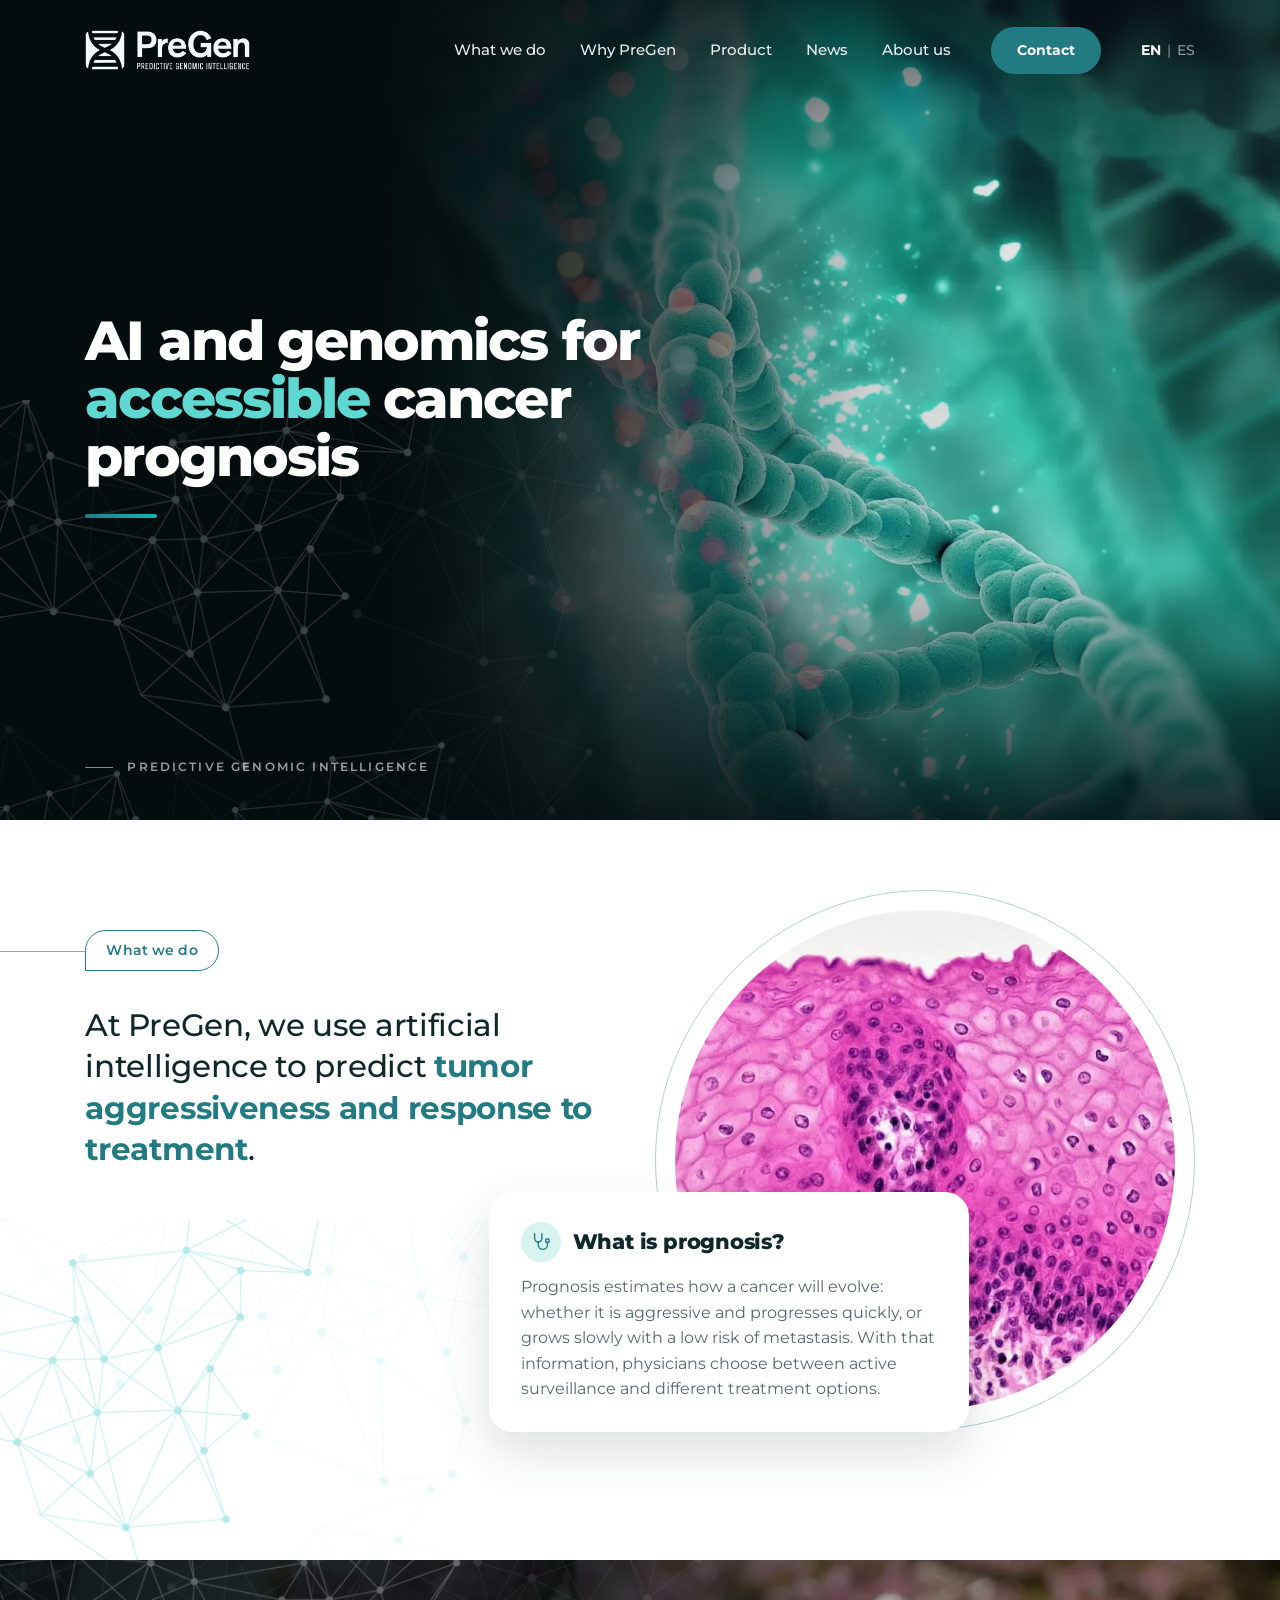
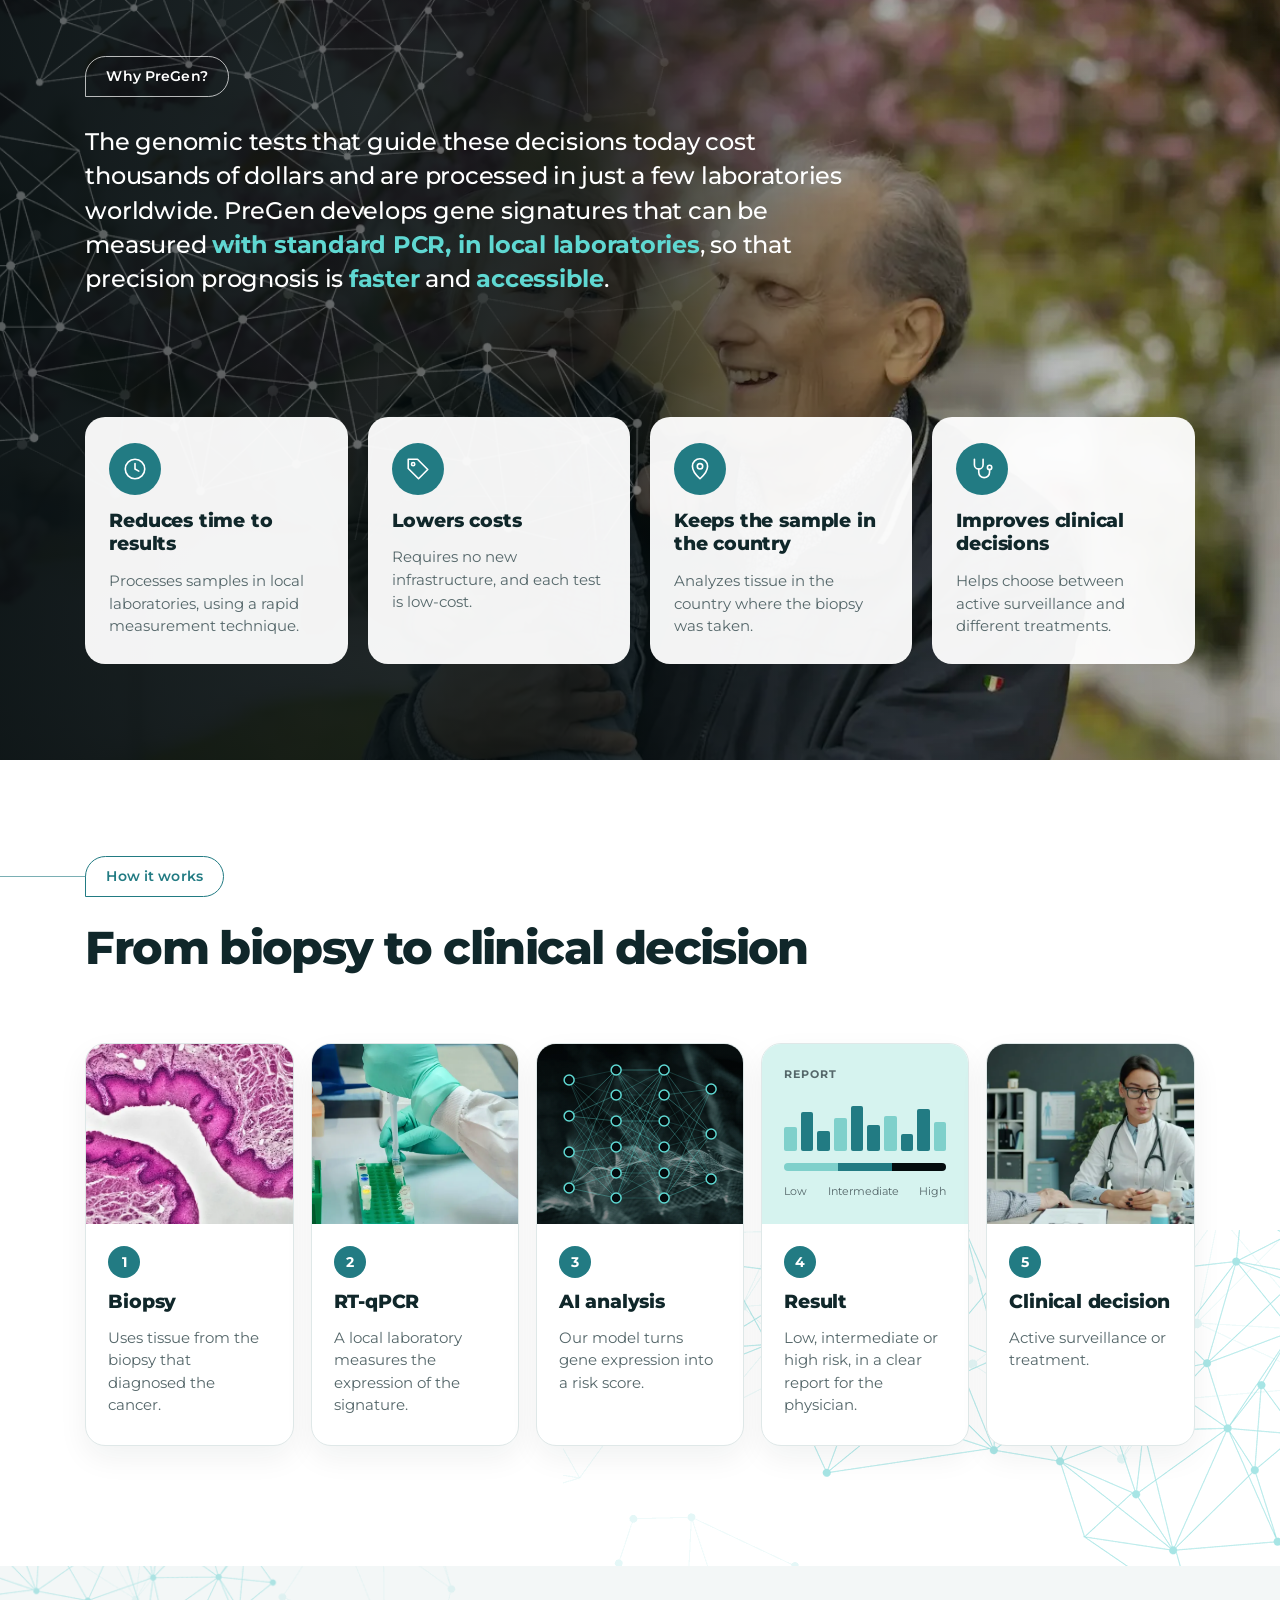
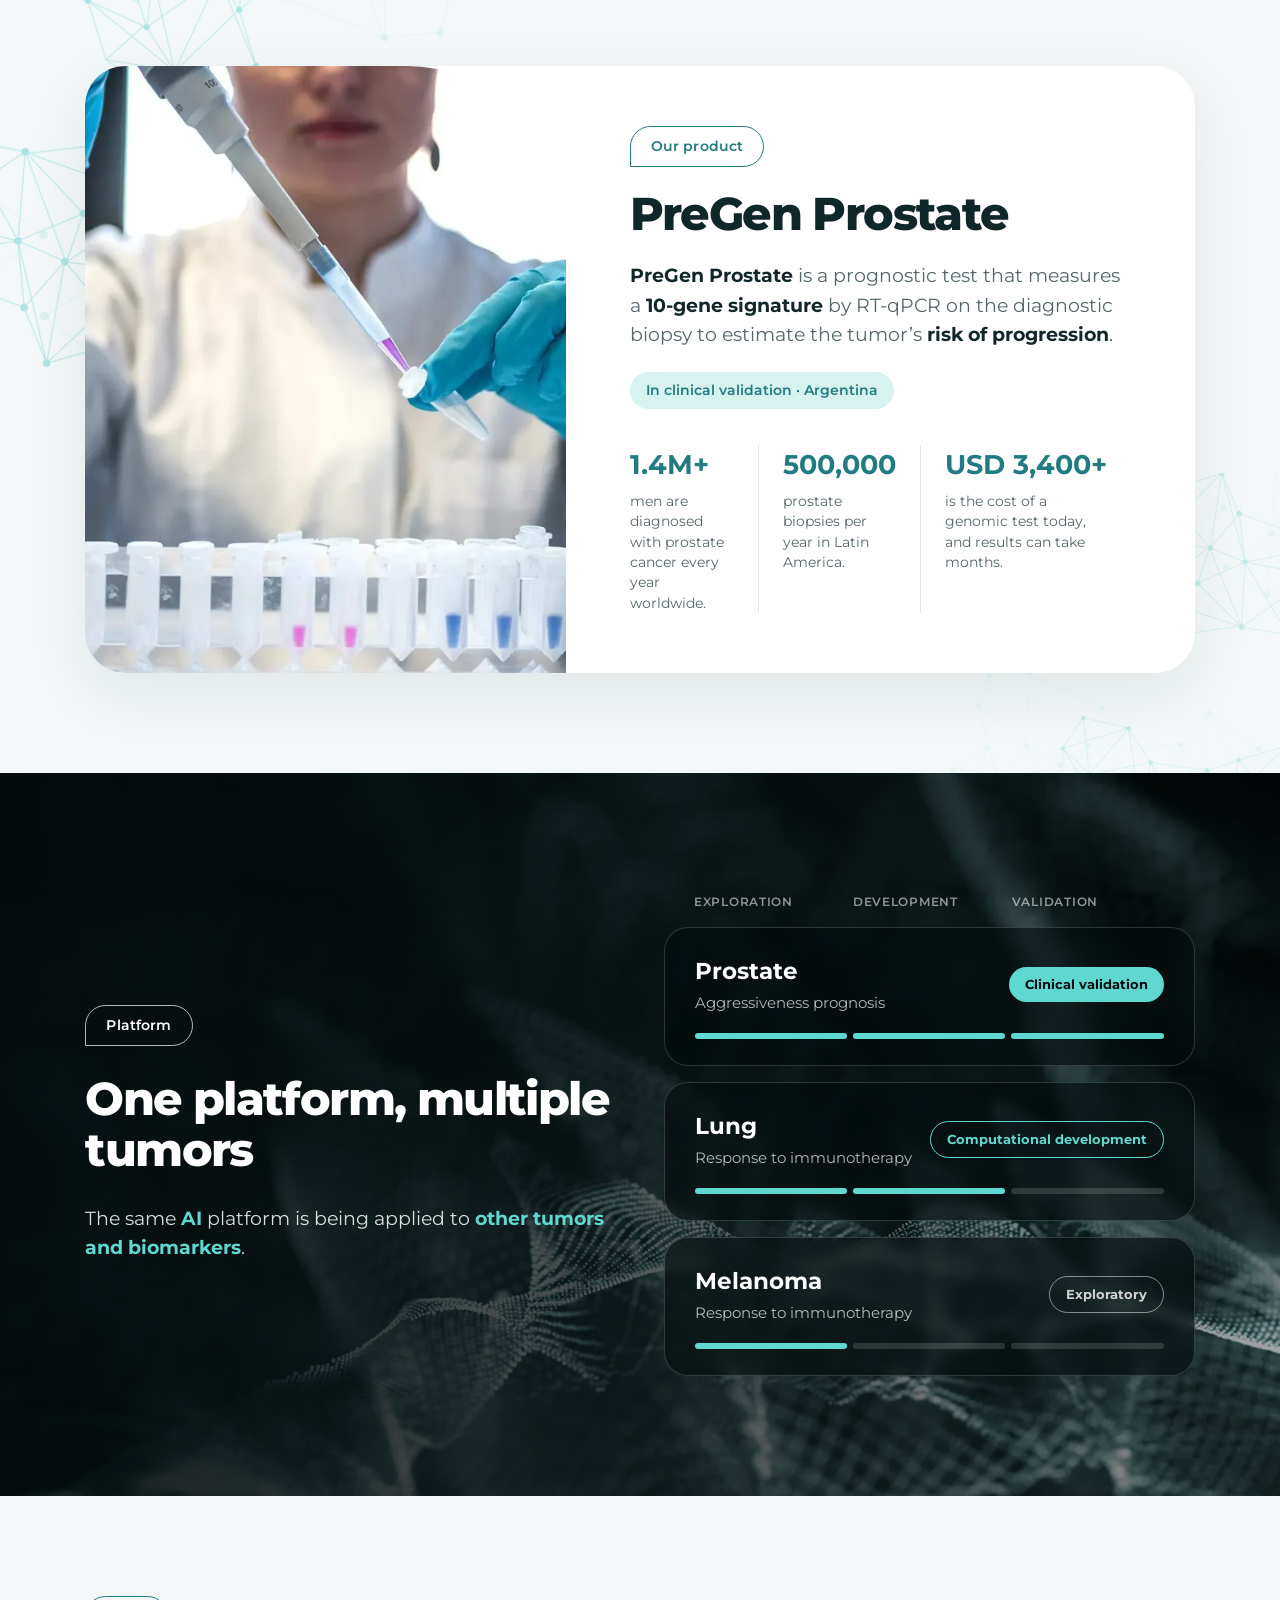
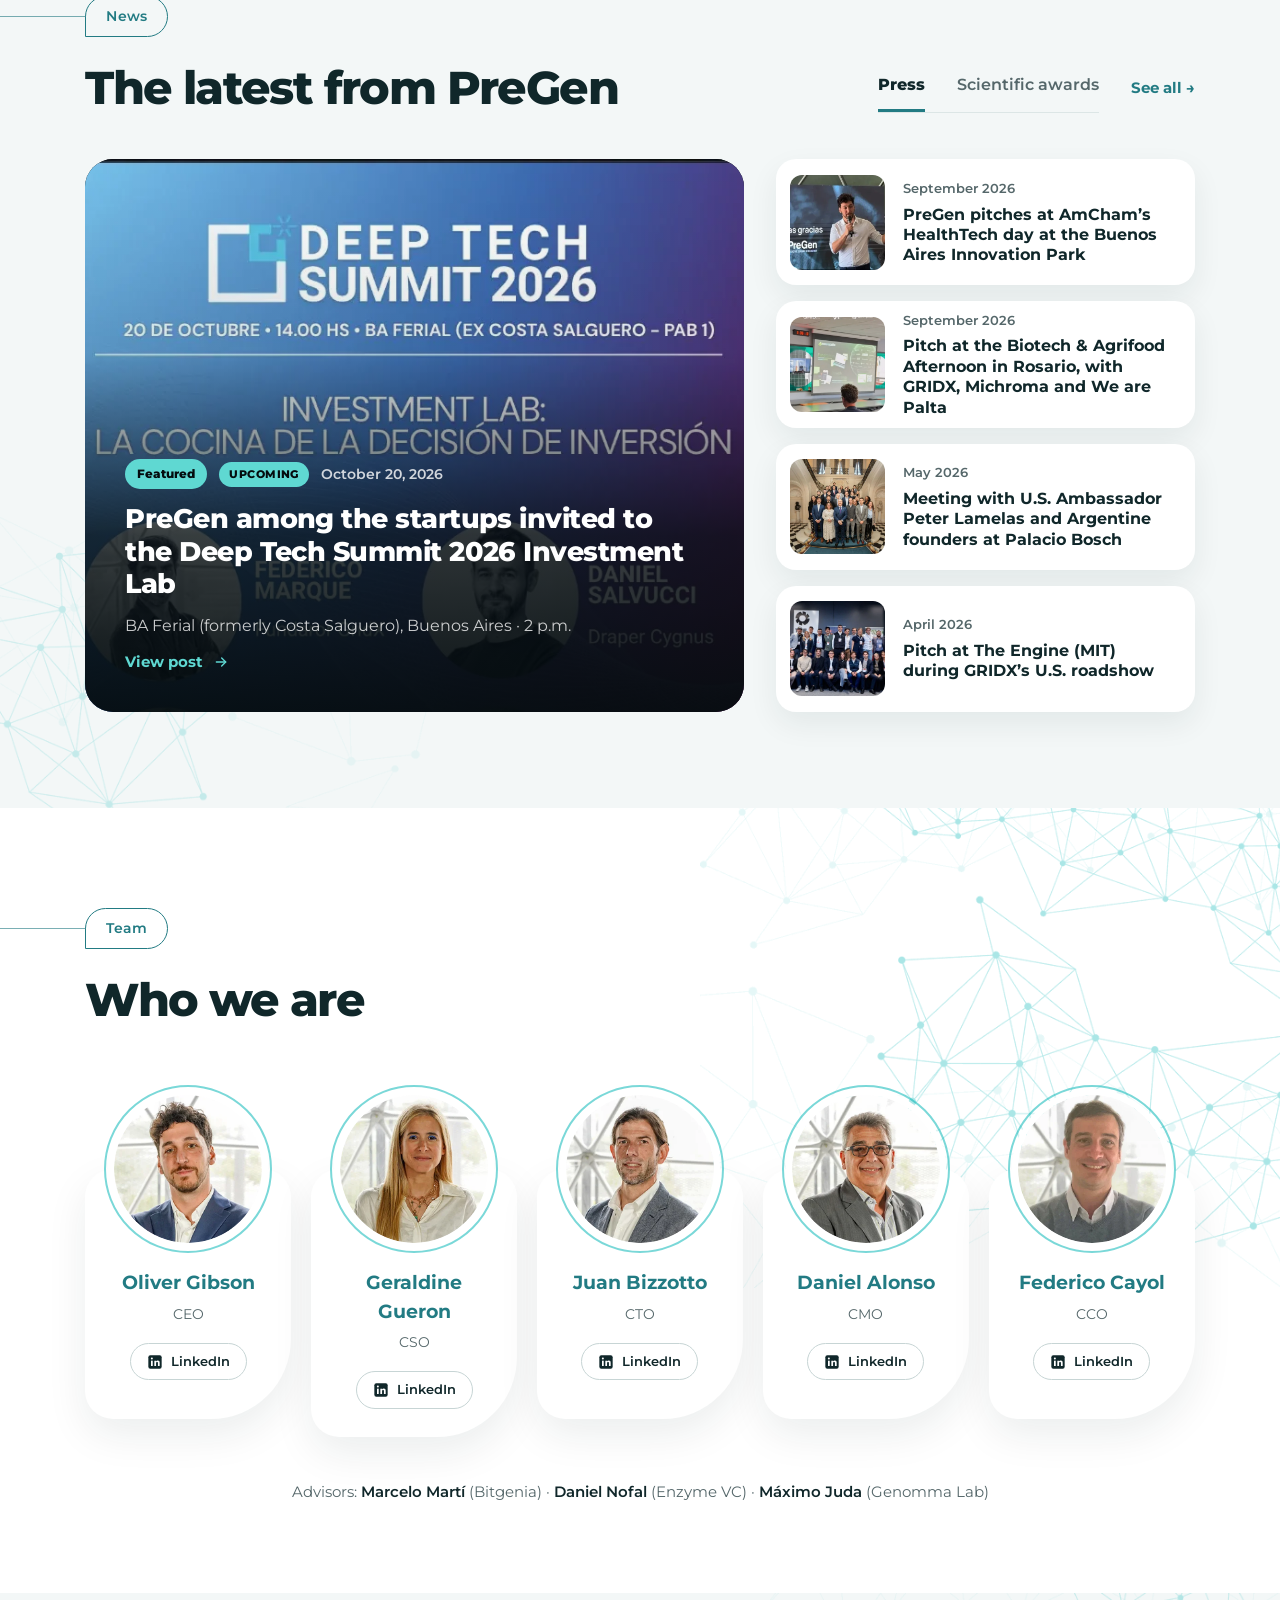
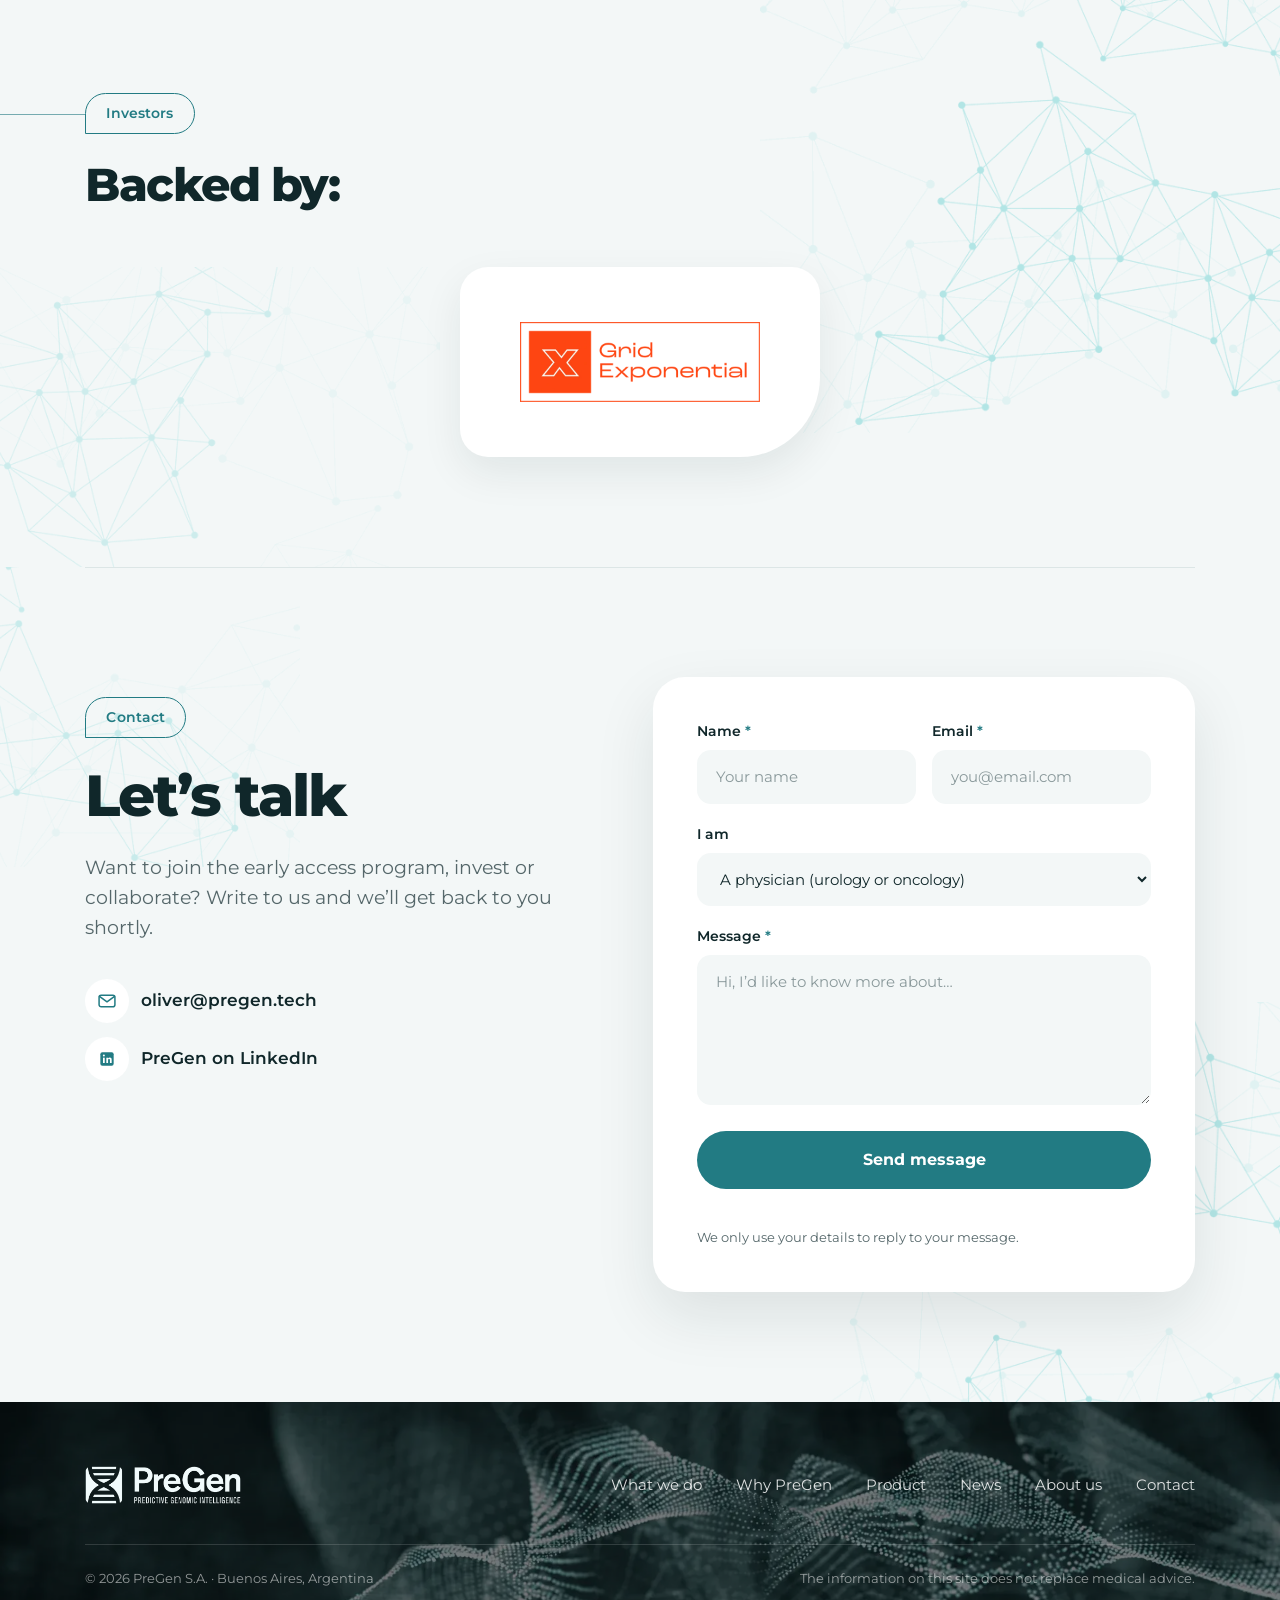
==== commit 2d2322c2: "Textos: qué es el pronóstico y beneficios de PreGen con formato uniforme (ES/EN); ignorar Claude out" ====
--- a/en/index.html
+++ b/en/index.html
@@ -58,7 +58,7 @@
     <div class="wrap what-grid">
       <div class="what-text">
         <span class="tag tag--line">What we do</span>
-        <p class="lead-xl">At PreGen, we use artificial intelligence to find biomarkers that predict <strong>tumor aggressiveness and response to treatment</strong>.</p>
+        <p class="lead-xl">At PreGen, we use artificial intelligence to predict <strong>tumor aggressiveness and response to treatment</strong>.</p>
       </div>
       <div class="what-media">
         <div class="what-visual">
@@ -66,8 +66,8 @@
           <img class="circle" src="../assets/img/biopsia-microscopio.webp" alt="Biopsy tissue under the microscope (illustrative image)" width="1100" height="620" loading="lazy" decoding="async">
         </div>
         <div class="what-card">
-          <div class="head"><div class="icon-soft"><svg aria-hidden="true" width="22" height="22" viewBox="0 0 24 24" fill="none" stroke="#227B83" stroke-width="1.5" stroke-linecap="round" stroke-linejoin="round"><path d="M5 3v5a4 4 0 0 0 8 0V3"></path><path d="M9 12v3a5 5 0 0 0 10 0v-2.5"></path><circle cx="19" cy="10.5" r="2"></circle></svg></div><h3>Why does prognosis matter?</h3></div>
-          <p>When cancer is diagnosed, it is essential to understand the tumor’s biology to find the right treatment for each patient. That answer determines the choice between active surveillance and treatments with significant side effects.</p>
+          <div class="head"><div class="icon-soft"><svg aria-hidden="true" width="22" height="22" viewBox="0 0 24 24" fill="none" stroke="#227B83" stroke-width="1.5" stroke-linecap="round" stroke-linejoin="round"><path d="M5 3v5a4 4 0 0 0 8 0V3"></path><path d="M9 12v3a5 5 0 0 0 10 0v-2.5"></path><circle cx="19" cy="10.5" r="2"></circle></svg></div><h3>What is prognosis?</h3></div>
+          <p>Prognosis estimates how a cancer will evolve: whether it is aggressive and progresses quickly, or grows slowly with a low risk of metastasis. With that information, physicians choose between active surveillance and different treatment options.</p>
         </div>
       </div>
     </div>
@@ -80,28 +80,28 @@
     <div class="wrap">
       <div class="why-text">
         <span class="tag tag--light">Why PreGen?</span>
-        <p class="why-lead">The genomic tests that guide these decisions today cost thousands of dollars and are processed in centralized laboratories. PreGen develops gene signatures that can be measured <strong>with standard PCR, in local laboratories</strong>, so that precision prognosis is <strong>faster</strong> and <strong>accessible</strong>.</p>
+        <p class="why-lead">The genomic tests that guide these decisions today cost thousands of dollars and are processed in just a few laboratories worldwide. PreGen develops gene signatures that can be measured <strong>with standard PCR, in local laboratories</strong>, so that precision prognosis is <strong>faster</strong> and <strong>accessible</strong>.</p>
       </div>
       <div class="why-cards">
         <div class="why-card">
           <div class="icon-solid"><svg aria-hidden="true" width="26" height="26" viewBox="0 0 24 24" fill="none" stroke="#FFFFFF" stroke-width="1.5" stroke-linecap="round" stroke-linejoin="round"><circle cx="12" cy="12" r="9"></circle><polyline points="12 7 12 12 15.5 14"></polyline></svg></div>
-          <h3>Shorter time to results</h3>
-          <p>Processed in local laboratories, with no shipping abroad.</p>
+          <h3>Reduces time to results</h3>
+          <p>Processes samples in local laboratories, using a rapid measurement technique.</p>
         </div>
         <div class="why-card">
           <div class="icon-solid"><svg aria-hidden="true" width="26" height="26" viewBox="0 0 24 24" fill="none" stroke="#FFFFFF" stroke-width="1.5" stroke-linecap="round" stroke-linejoin="round"><path d="M3 3h8.5L21 12.5 12.5 21 3 11.5z"></path><circle cx="7.5" cy="7.5" r="1.5"></circle></svg></div>
-          <h3>Lower costs</h3>
-          <p>Uses PCR equipment already available in the region’s laboratories.</p>
+          <h3>Lowers costs</h3>
+          <p>Requires no new infrastructure, and each test is low-cost.</p>
         </div>
         <div class="why-card">
           <div class="icon-solid"><svg aria-hidden="true" width="26" height="26" viewBox="0 0 24 24" fill="none" stroke="#FFFFFF" stroke-width="1.5" stroke-linecap="round" stroke-linejoin="round"><path d="M12 21s-7-6.2-7-11.5a7 7 0 0 1 14 0C19 14.8 12 21 12 21z"></path><circle cx="12" cy="9.5" r="2.5"></circle></svg></div>
-          <h3>The sample stays in the country</h3>
-          <p>Tissue is analyzed in the country where the biopsy was taken.</p>
+          <h3>Keeps the sample in the country</h3>
+          <p>Analyzes tissue in the country where the biopsy was taken.</p>
         </div>
         <div class="why-card">
           <div class="icon-solid"><svg aria-hidden="true" width="26" height="26" viewBox="0 0 24 24" fill="none" stroke="#FFFFFF" stroke-width="1.5" stroke-linecap="round" stroke-linejoin="round"><path d="M5 3v5a4 4 0 0 0 8 0V3"></path><path d="M9 12v3a5 5 0 0 0 10 0v-2.5"></path><circle cx="19" cy="10.5" r="2"></circle></svg></div>
-          <h3>Better clinical decisions</h3>
-          <p>Helps choose between active surveillance and treatment.</p>
+          <h3>Improves clinical decisions</h3>
+          <p>Helps choose between active surveillance and different treatments.</p>
         </div>
       </div>
     </div>
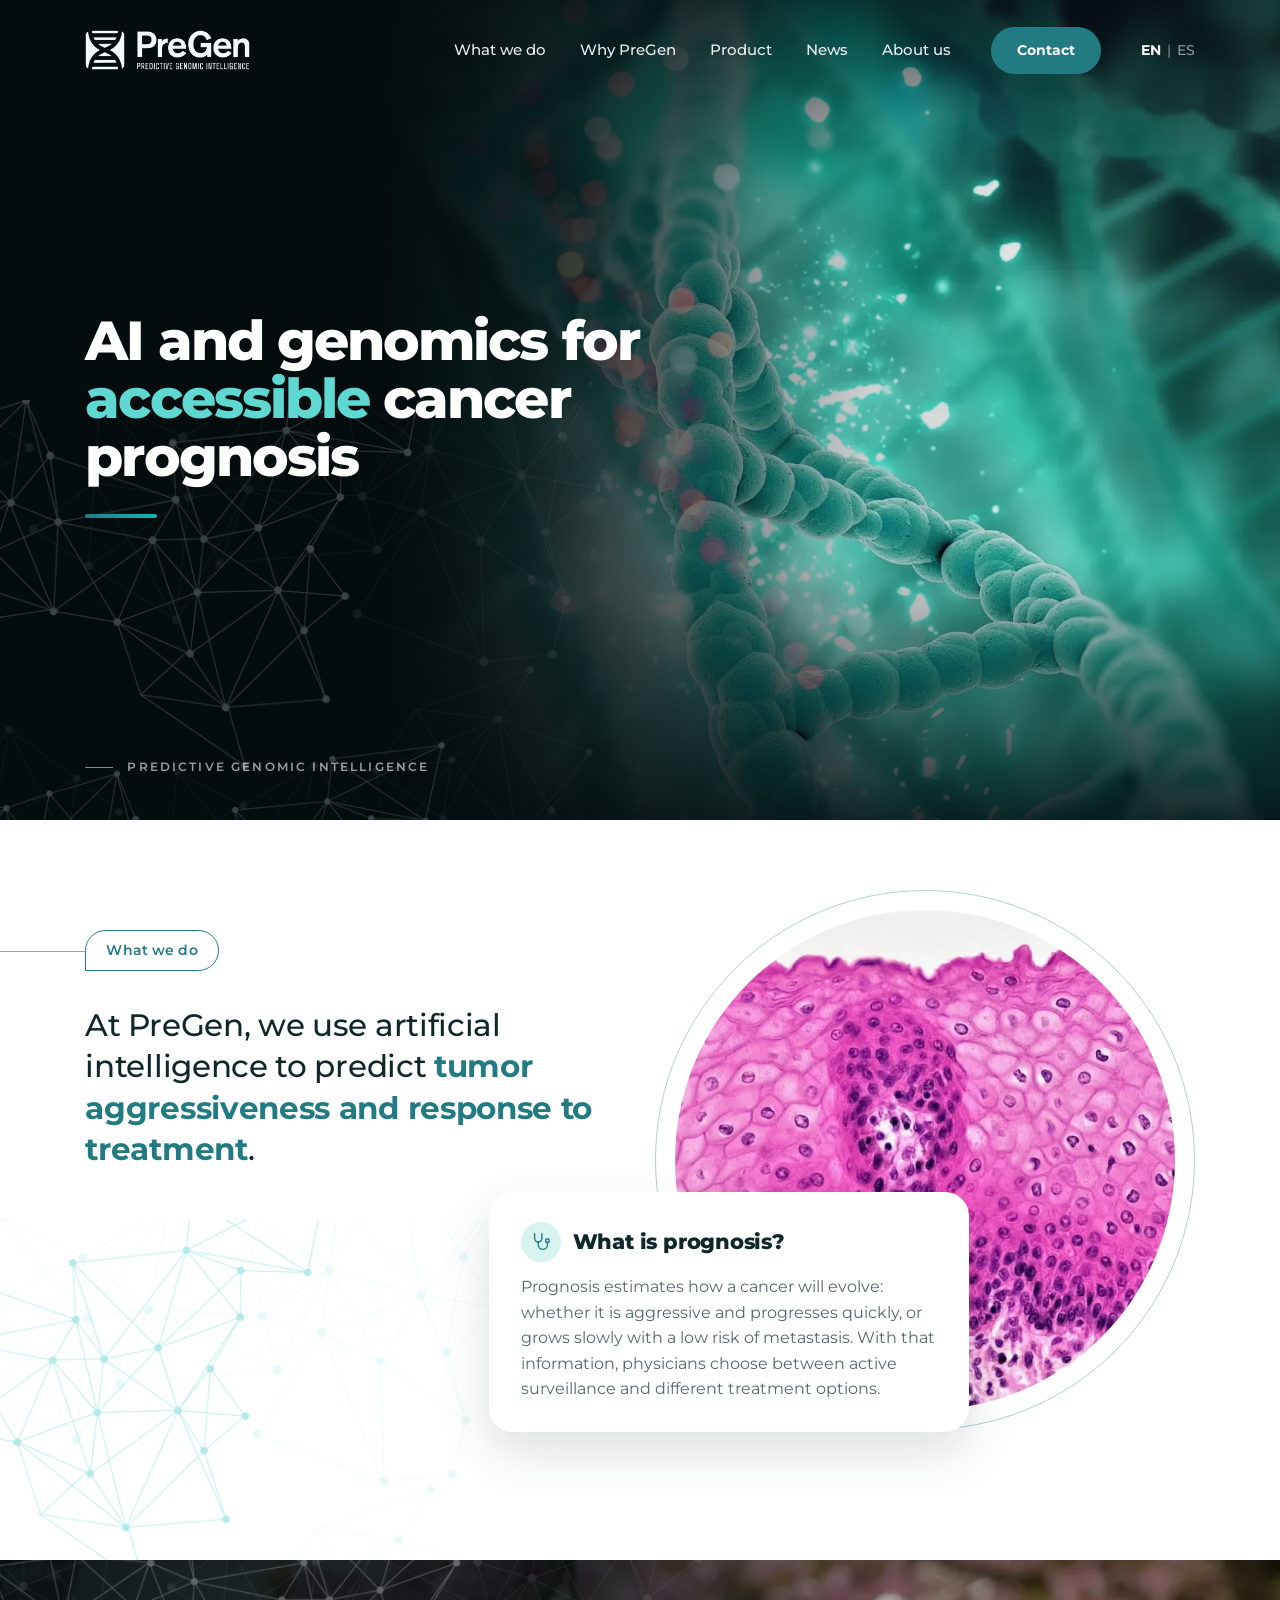
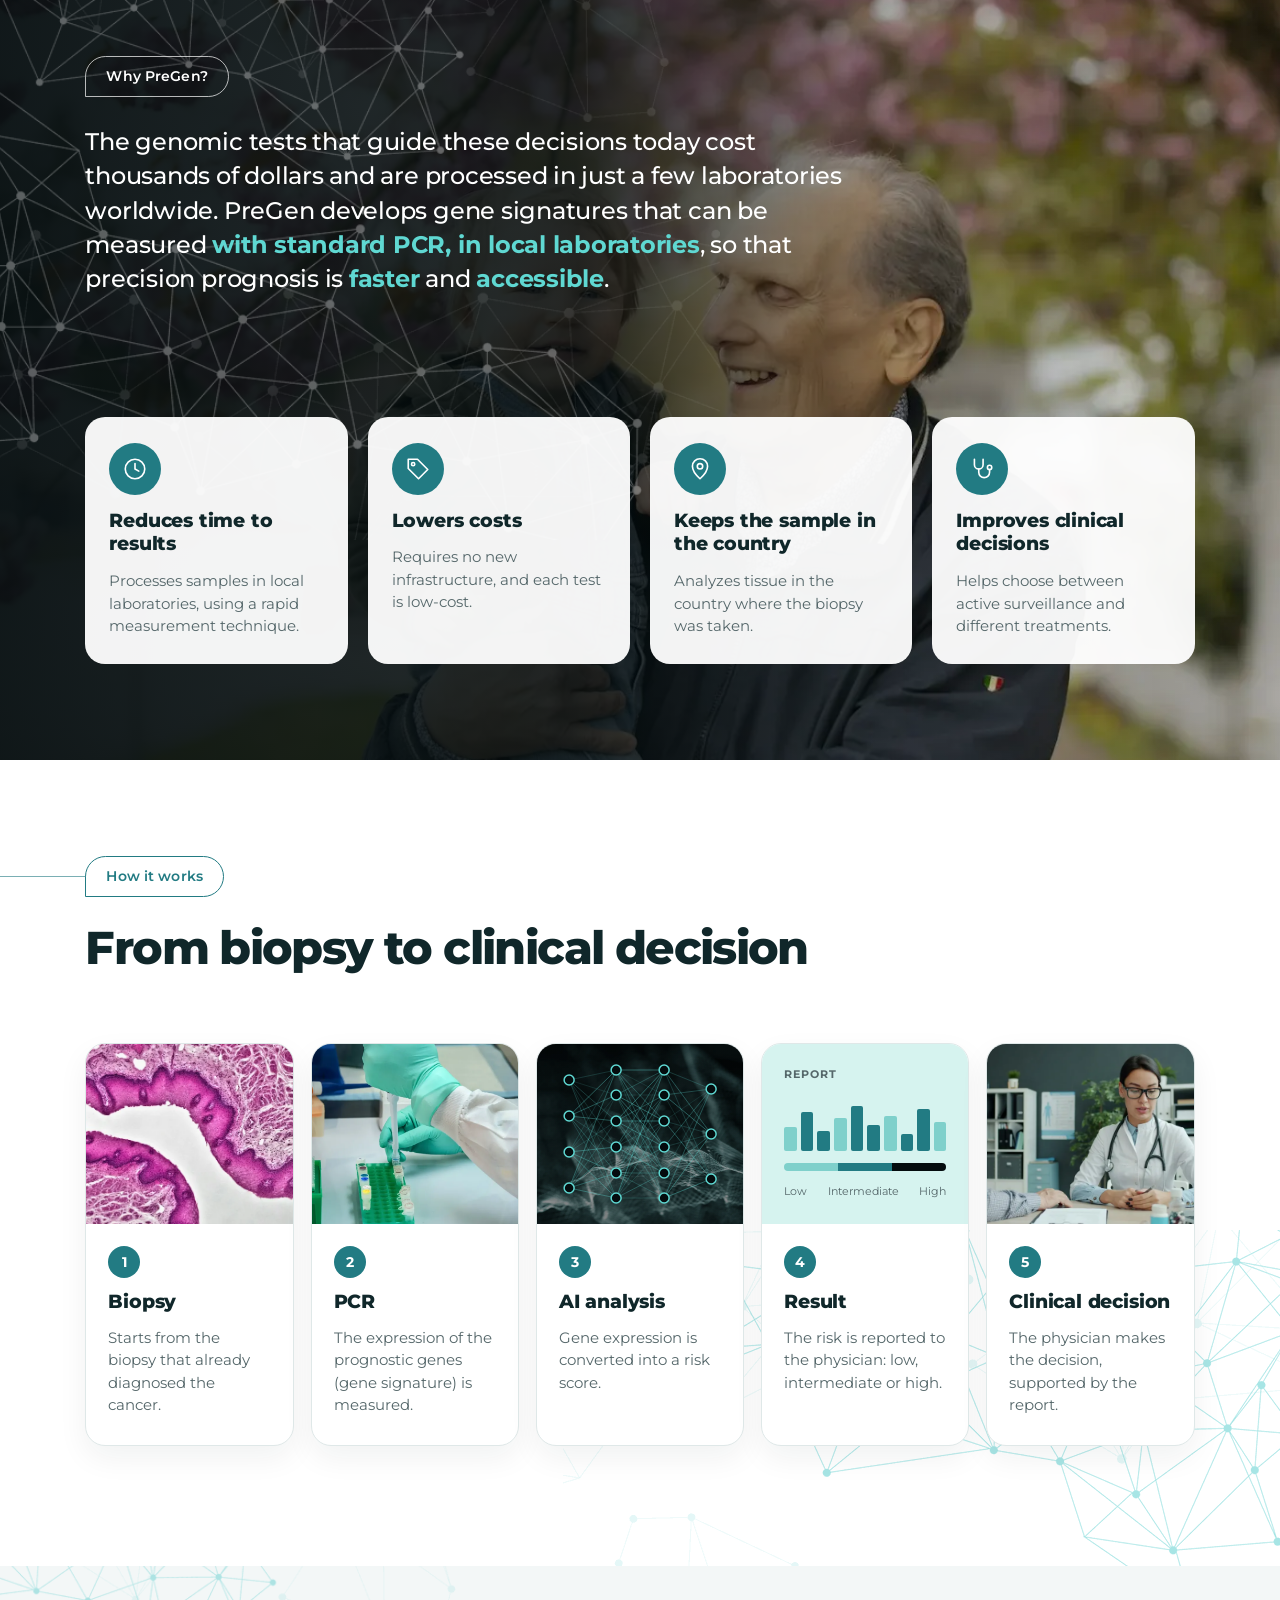
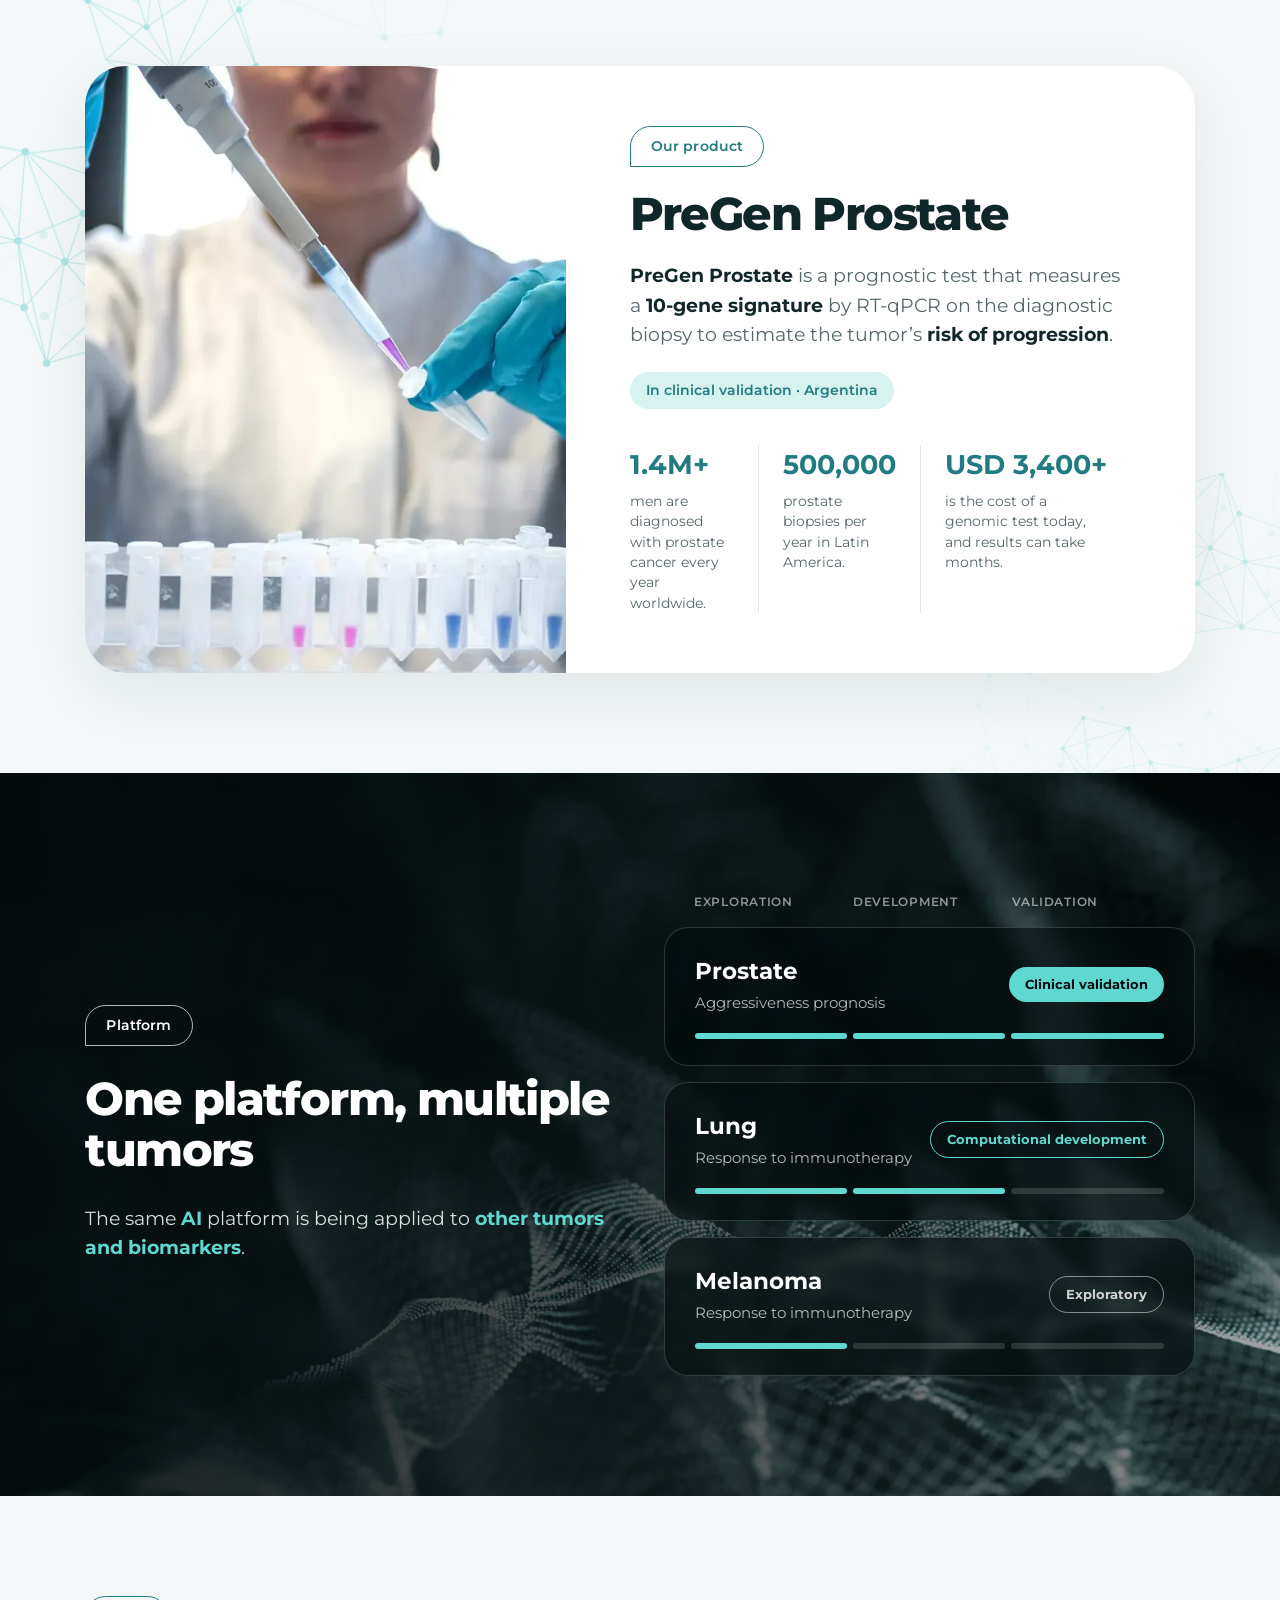
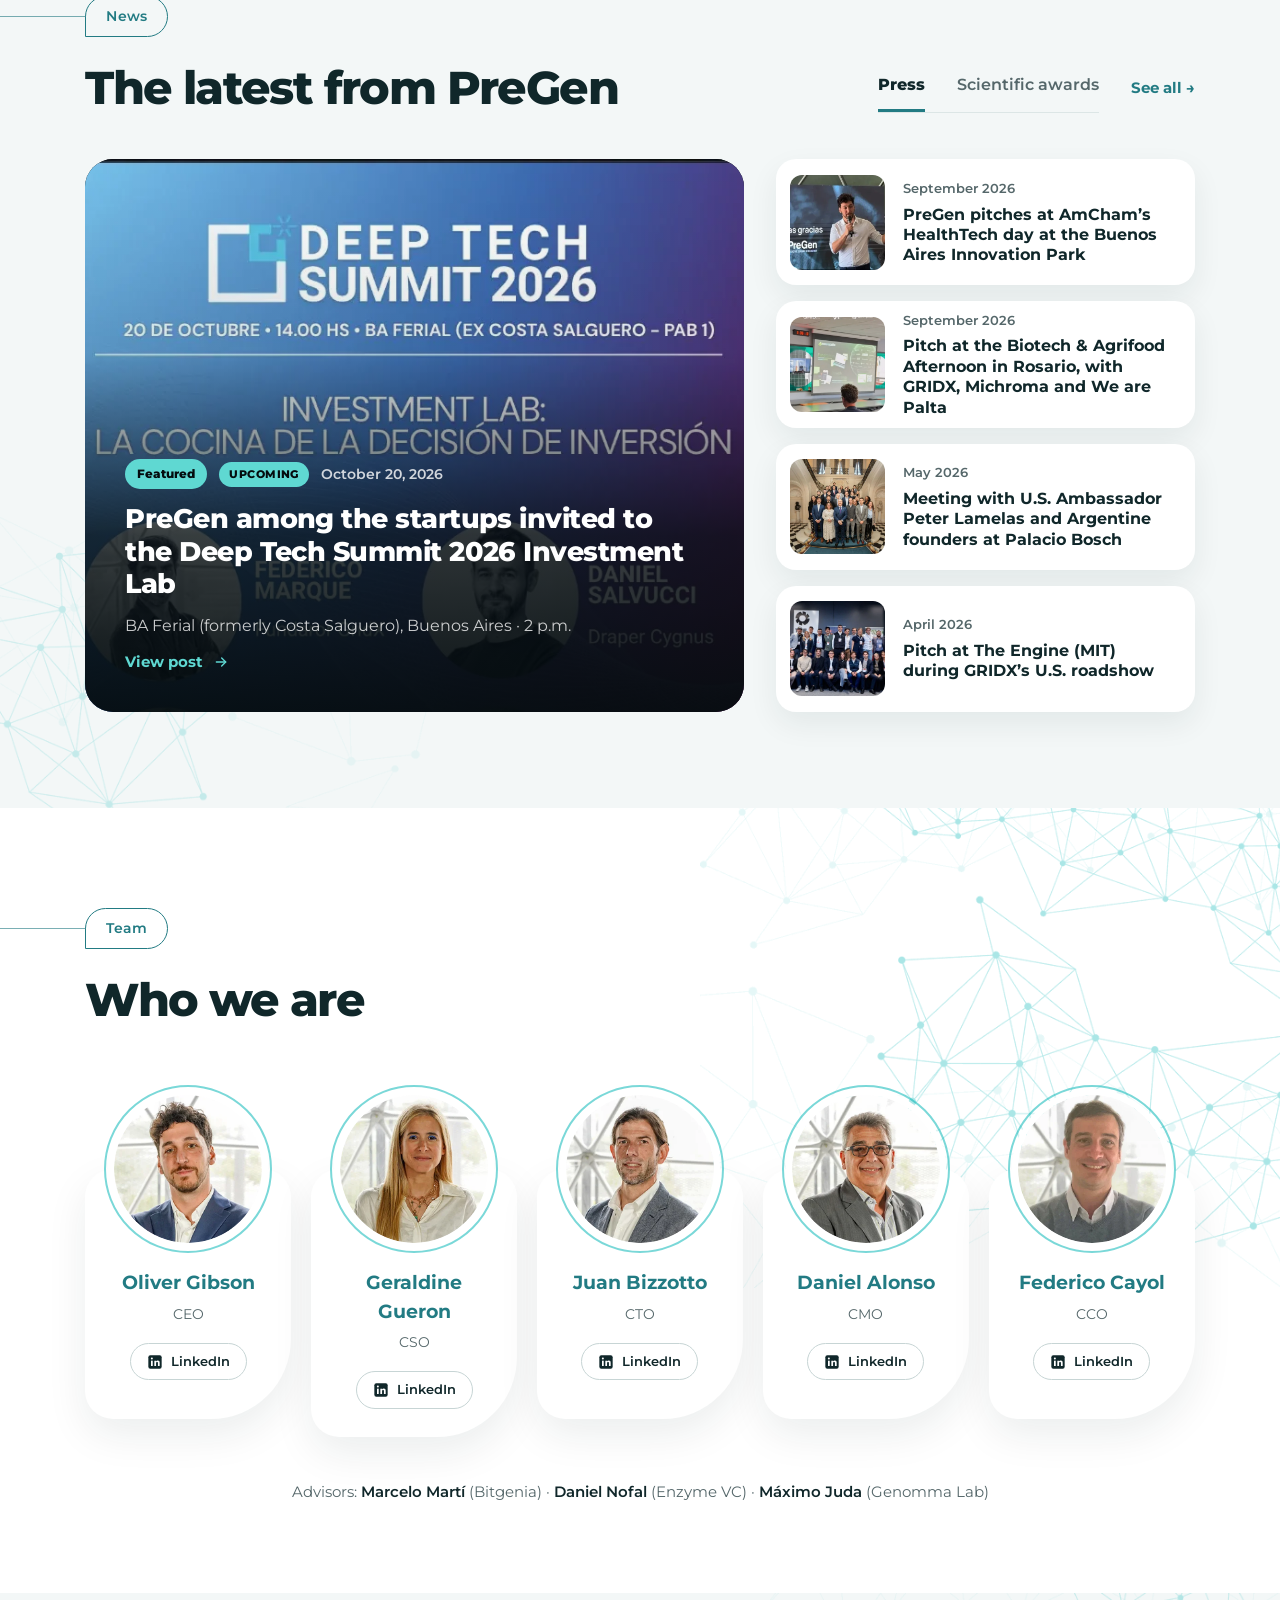
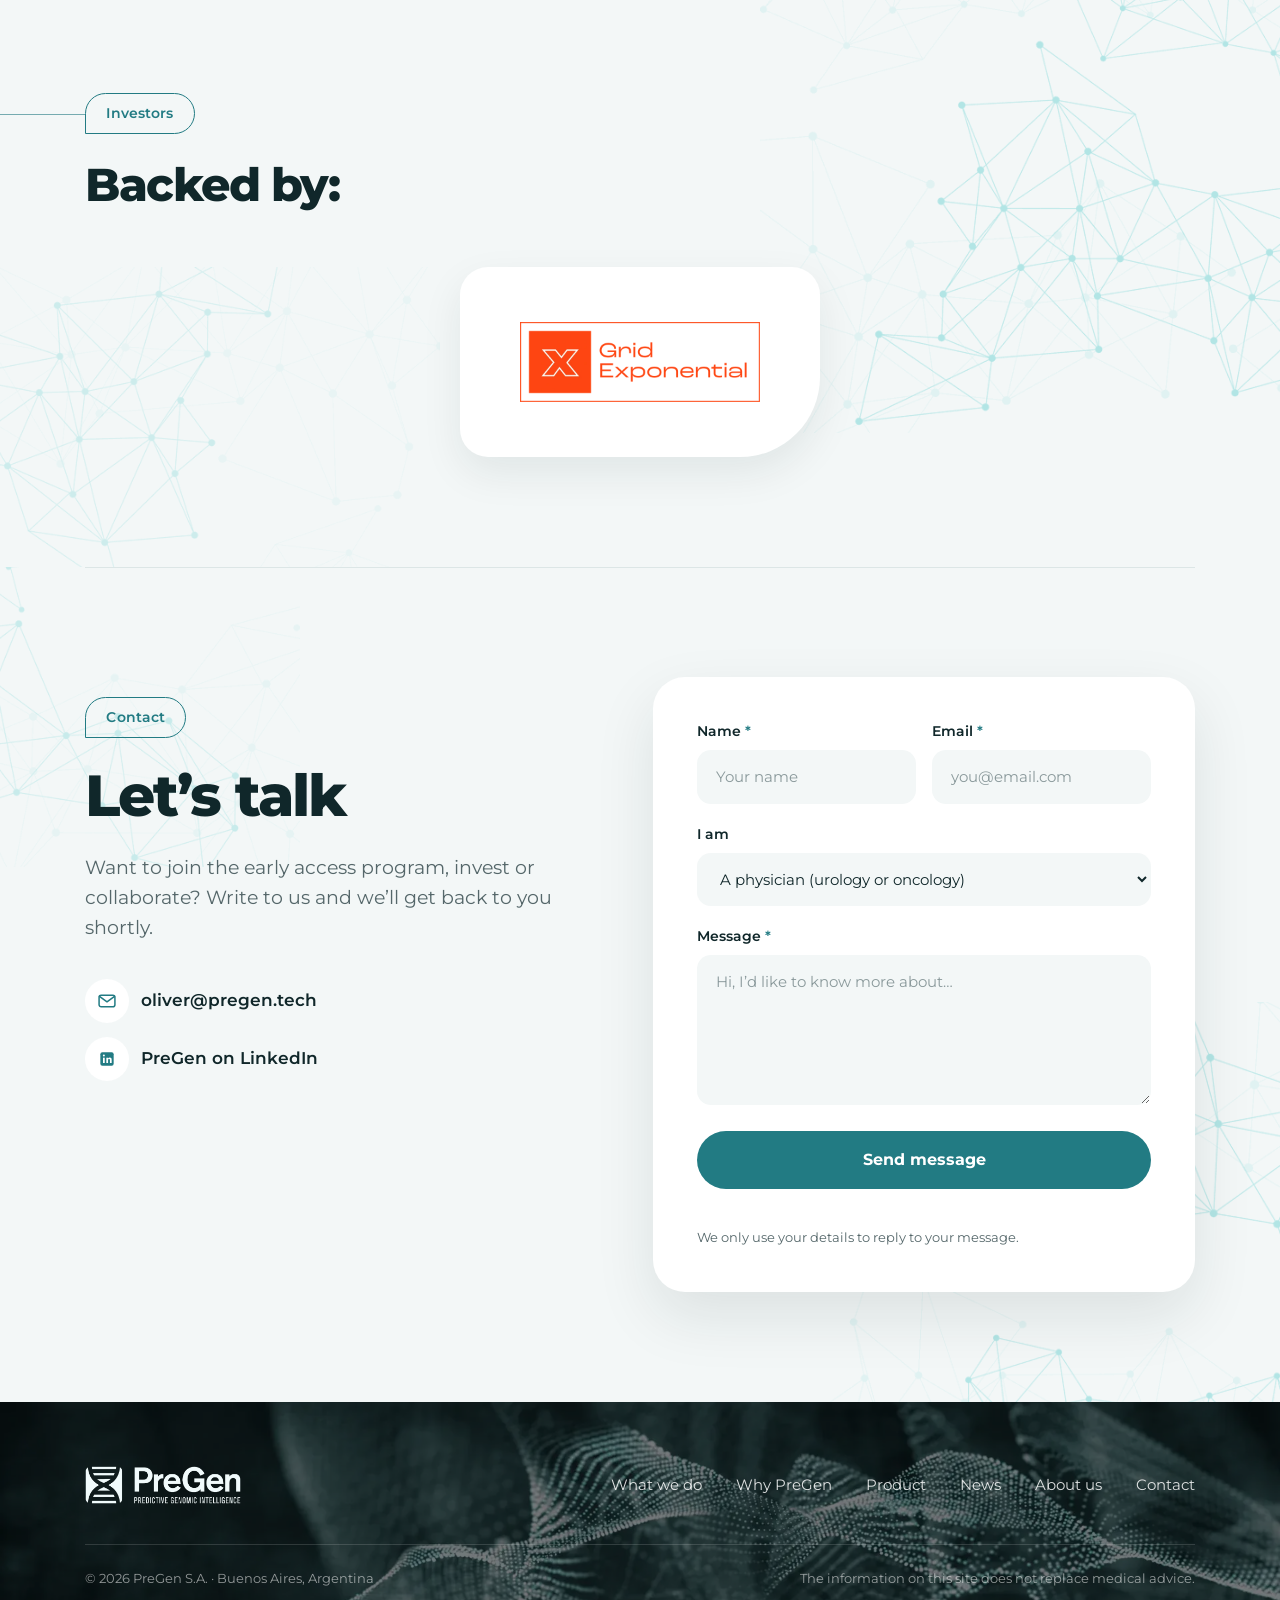
==== commit c25904ea: "Textos: sección Cómo funciona (ES/EN) Co-Authored-By: Claude Opus 5.5 <noreply@anthropic.com> Claude" ====
--- a/en/index.html
+++ b/en/index.html
@@ -120,15 +120,15 @@
           <div class="step-body">
             <div class="step-num">1</div>
             <h3>Biopsy</h3>
-            <p>Uses tissue from the biopsy that diagnosed the cancer.</p>
+            <p>Starts from the biopsy that already diagnosed the cancer.</p>
           </div>
         </article>
         <article class="step">
           <div class="step-visual"><img src="../assets/img/paso-2-pcr.webp" alt="RT-qPCR tubes in the laboratory" width="700" height="969" loading="lazy" decoding="async" style="object-position: 50% 62%"></div>
           <div class="step-body">
             <div class="step-num">2</div>
-            <h3>RT-qPCR</h3>
-            <p>A local laboratory measures the expression of the signature.</p>
+            <h3>PCR</h3>
+            <p>The expression of the prognostic genes (gene signature) is measured.</p>
           </div>
         </article>
         <article class="step">
@@ -136,7 +136,7 @@
           <div class="step-body">
             <div class="step-num">3</div>
             <h3>AI analysis</h3>
-            <p>Our model turns gene expression into a risk score.</p>
+            <p>Gene expression is converted into a risk score.</p>
           </div>
         </article>
         <article class="step">
@@ -149,7 +149,7 @@
           <div class="step-body">
             <div class="step-num">4</div>
             <h3>Result</h3>
-            <p>Low, intermediate or high risk, in a clear report for the physician.</p>
+            <p>The risk is reported to the physician: low, intermediate or high.</p>
           </div>
         </article>
         <article class="step">
@@ -157,7 +157,7 @@
           <div class="step-body">
             <div class="step-num">5</div>
             <h3>Clinical decision</h3>
-            <p>Active surveillance or treatment.</p>
+            <p>The physician makes the decision, supported by the report.</p>
           </div>
         </article>
       </div>
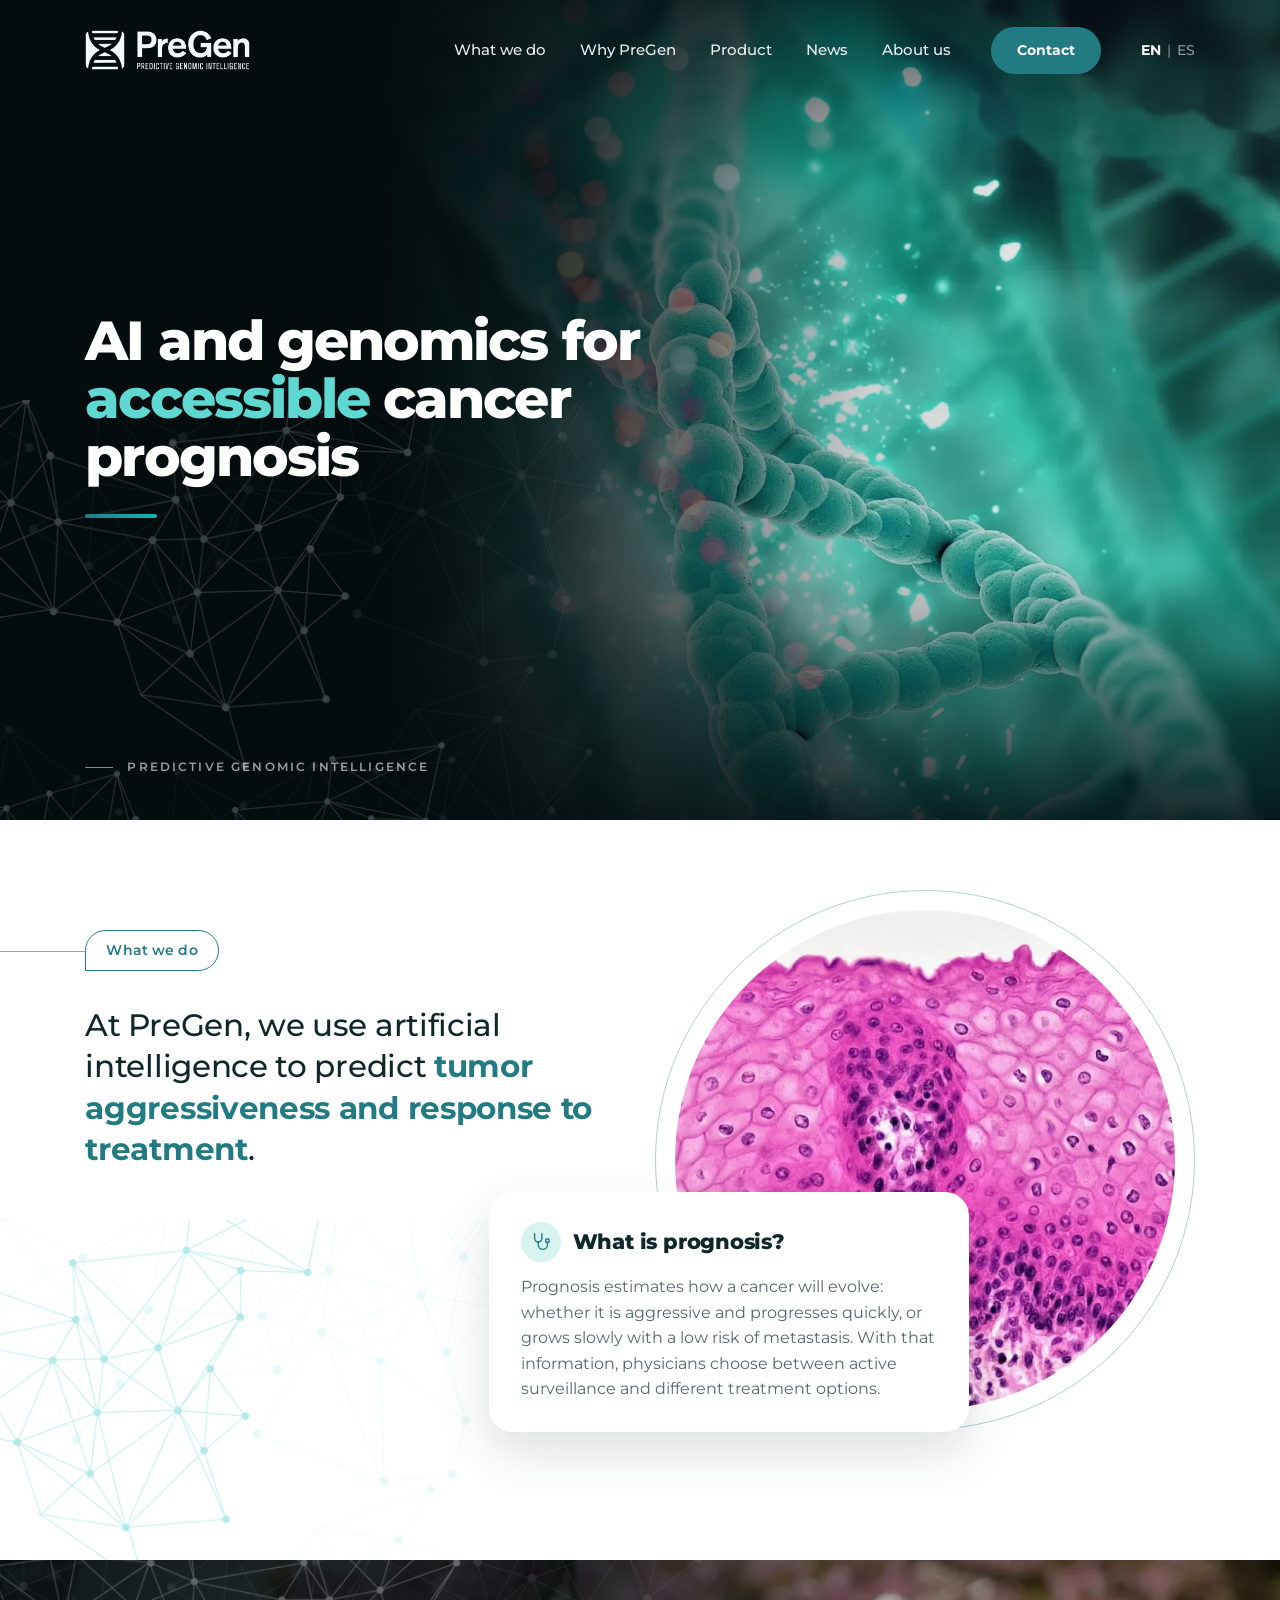
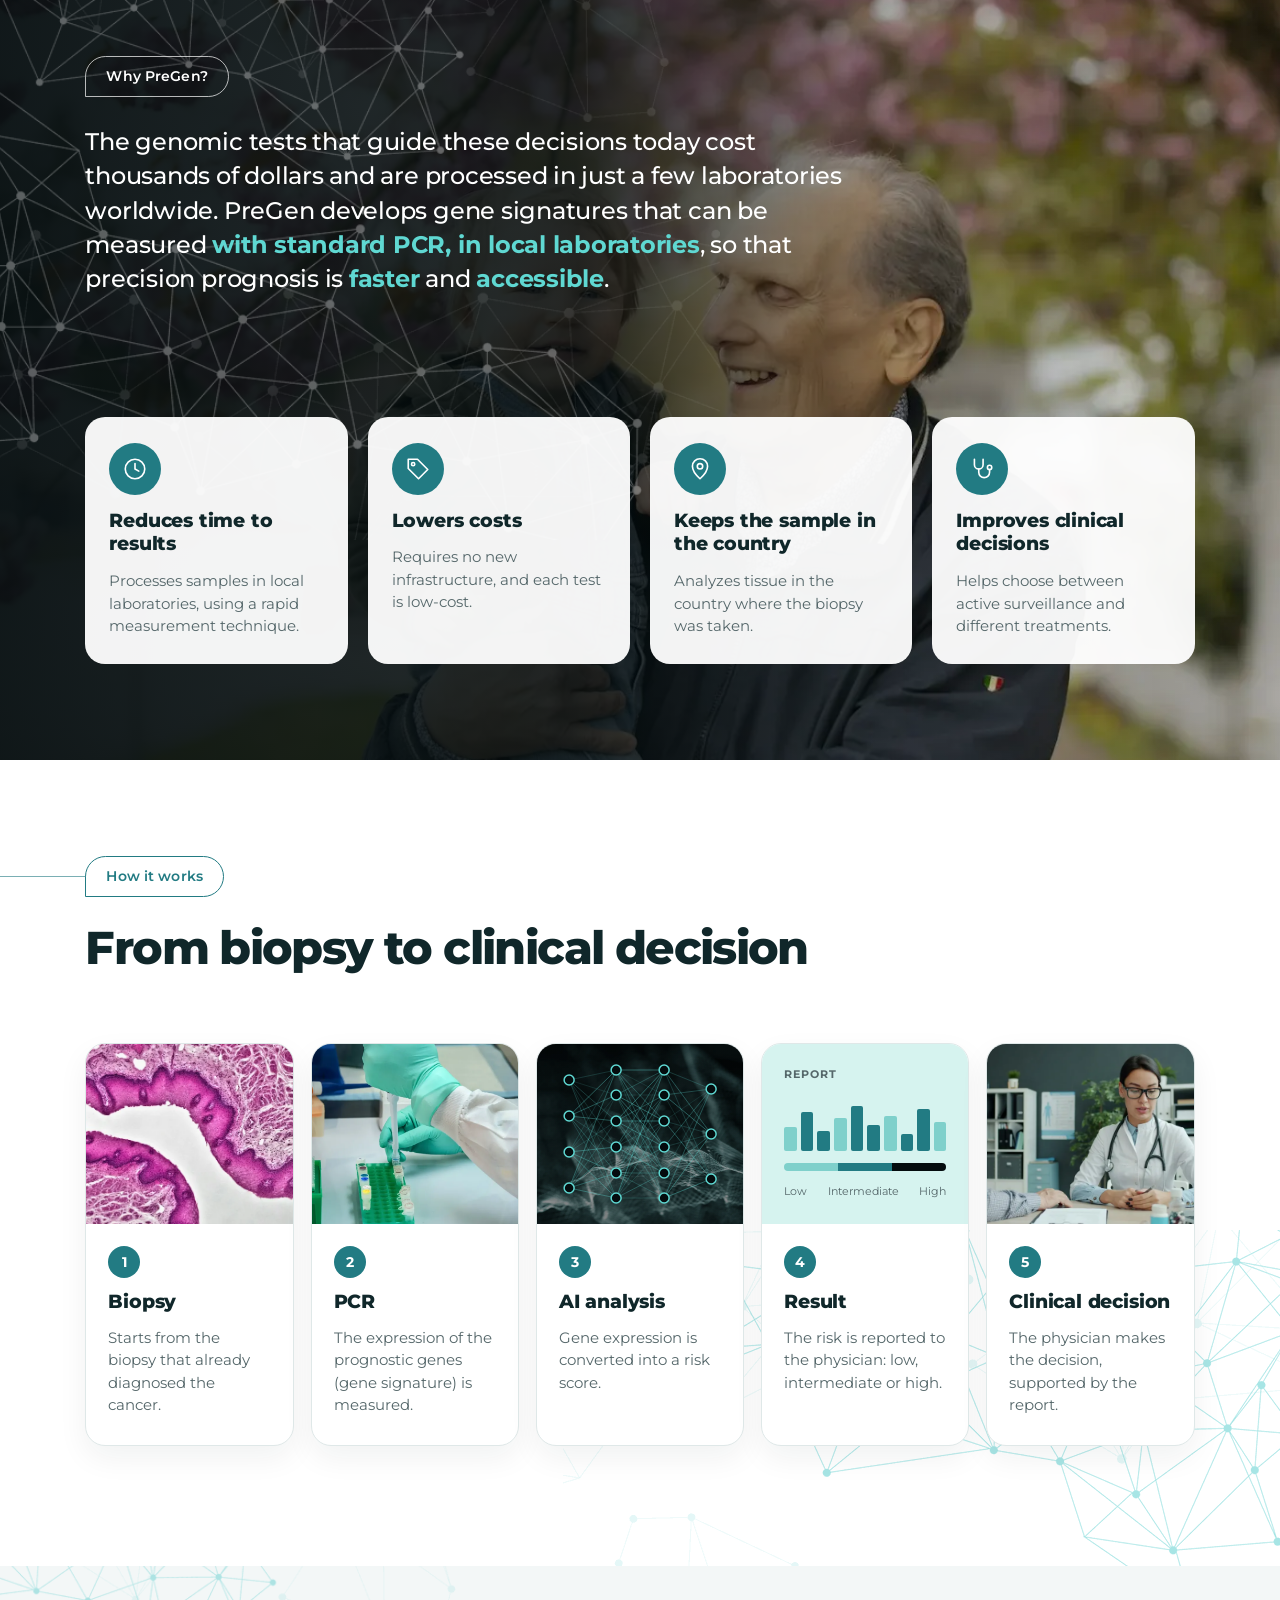
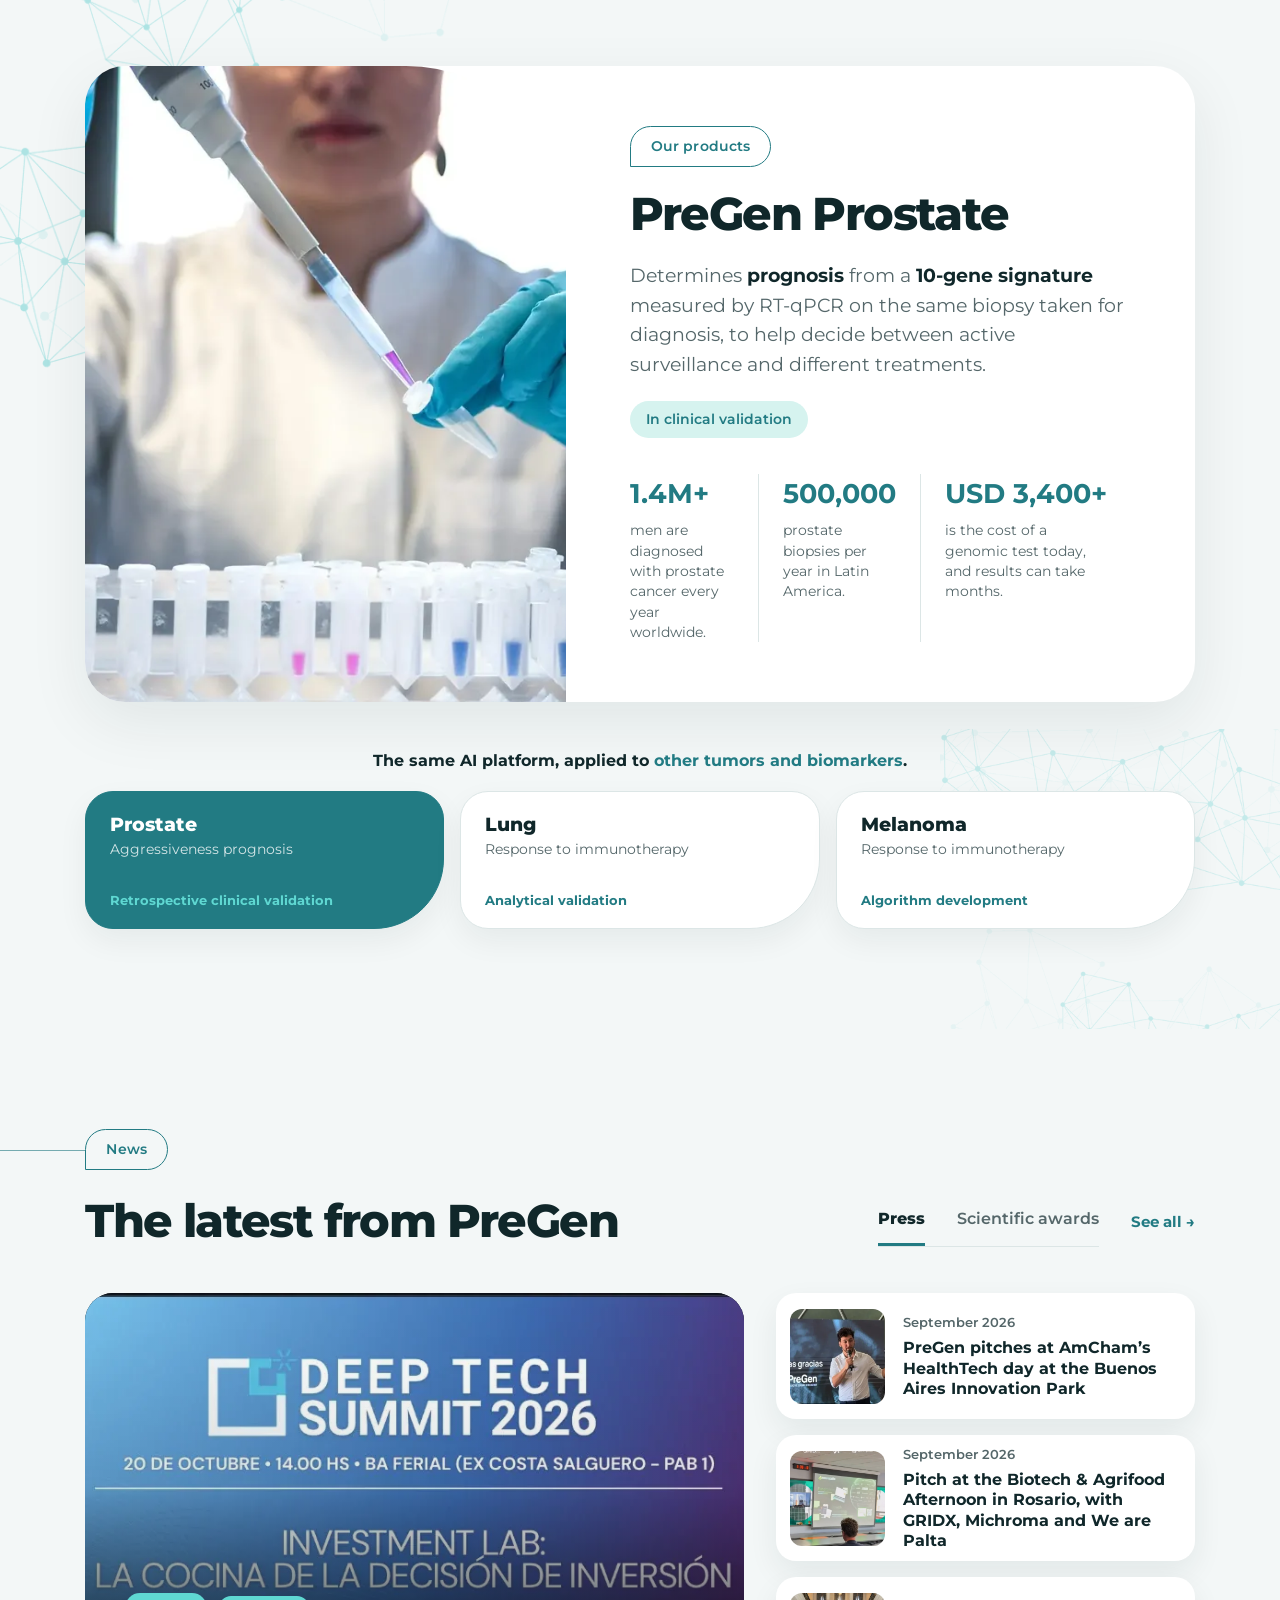
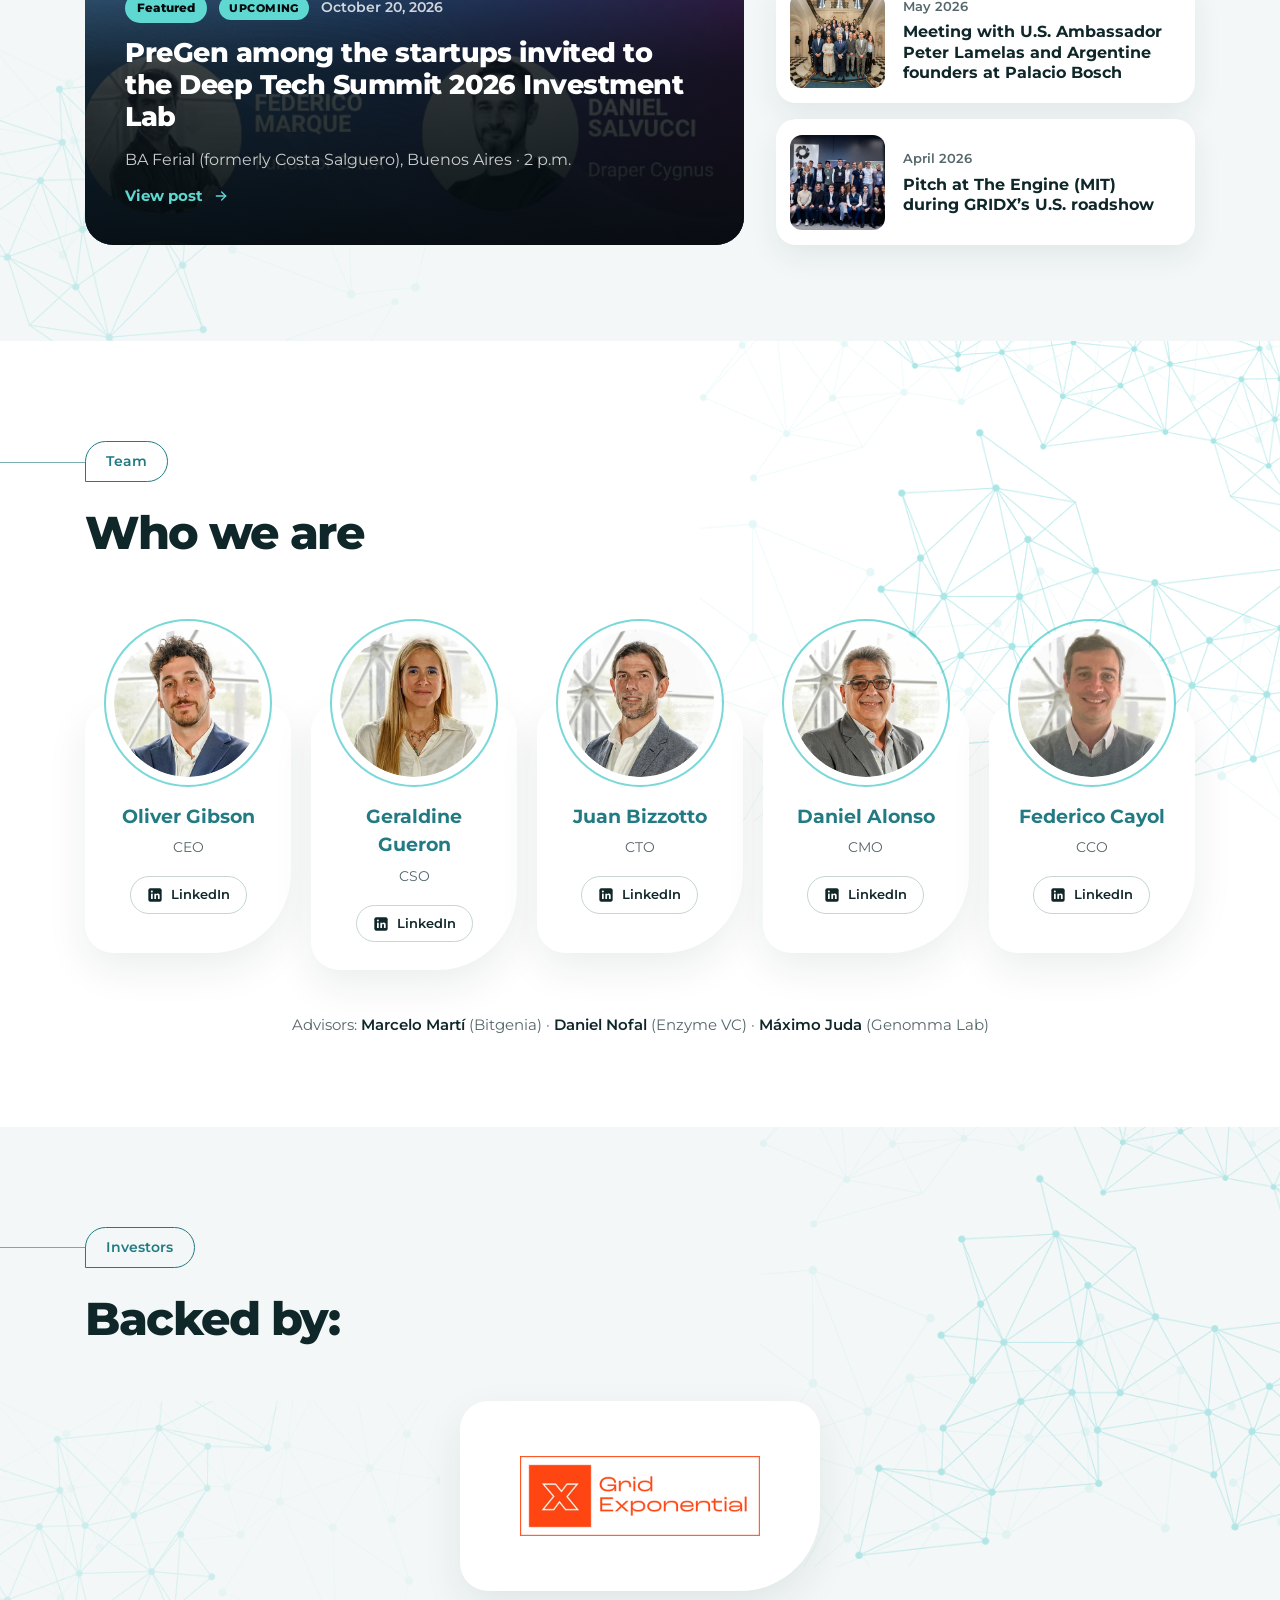
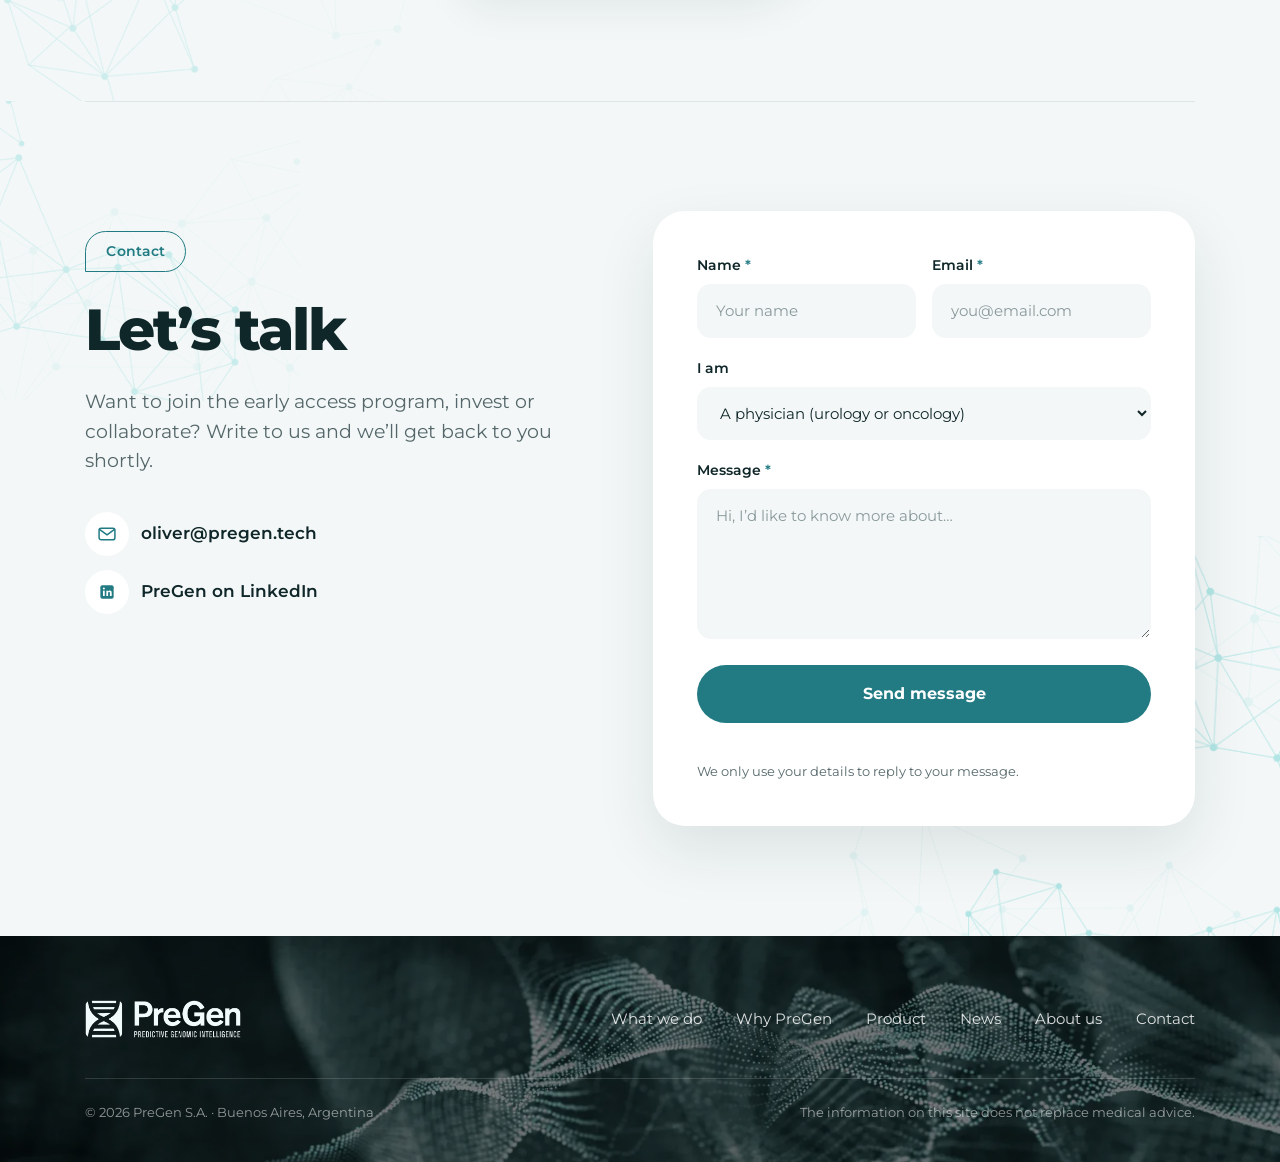
==== commit f5a23764: "Productos: próstata, pulmón y melanoma en una sección con selector (ES/EN) Une las secciones Product" ====
--- a/en/index.html
+++ b/en/index.html
@@ -163,60 +163,58 @@
       </div>
     </div>
   </section>
-  <!-- 5 · PRODUCTO -->
+  <!-- 5 · PRODUCTOS (próstata + plataforma) -->
   <section class="product" id="product">
     <div class="net net-a" aria-hidden="true"></div>
     <div class="net net-b" aria-hidden="true"></div>
     <div class="wrap">
       <div class="product-card">
         <div class="product-media"><img src="../assets/img/producto-pcr.webp" alt="Pipetting samples for RT-qPCR" width="1200" height="753" loading="lazy" decoding="async"></div>
-        <div class="product-body">
-          <span class="tag">Our product</span>
-          <h2 class="h2">PreGen Prostate</h2>
-          <p><strong>PreGen Prostate</strong> is a prognostic test that measures a <strong>10-gene signature</strong> by RT-qPCR on the diagnostic biopsy to estimate the tumor’s <strong>risk of progression</strong>.</p>
-          <span class="pill-mint">In clinical validation · Argentina</span>
-          <div class="stats"><div class="stat"><strong>1.4M+</strong><span>men are diagnosed with prostate cancer every year worldwide.</span></div><div class="stat"><strong>500,000</strong><span>prostate biopsies per year in Latin America.</span></div><div class="stat"><strong>USD 3,400+</strong><span>is the cost of a genomic test today, and results can take months.</span></div></div>
-        </div>
-      </div>
-    </div>
-  </section>
-  <!-- 6 · PLATAFORMA -->
-  <section class="platform" id="platform">
-    <img class="platform-bg" src="../assets/img/particulas.webp" alt="" width="1920" height="1440" loading="lazy" decoding="async">
-    <div class="platform-shade"></div>
-    <div class="wrap platform-grid">
-      <div class="platform-text">
-        <span class="tag tag--light">Platform</span>
-        <h2>One platform, multiple tumors</h2>
-        <p>The same <strong>AI</strong> platform is being applied to <strong>other tumors and biomarkers</strong>.</p>
-      </div>
-      <div class="pipeline">
-        <div class="pipe-labels" aria-hidden="true"><span>EXPLORATION</span><span>DEVELOPMENT</span><span>VALIDATION</span></div>
-          <div class="pipe">
-            <div class="pipe-top">
-              <div><div class="pipe-name">Prostate</div><div class="pipe-sub">Aggressiveness prognosis</div></div>
-              <div class="pipe-status s3">Clinical validation</div>
-            </div>
-            <div class="pipe-bar" aria-hidden="true"><i class="on"></i><i class="on"></i><i class="on"></i></div>
-          </div>
-          <div class="pipe">
-            <div class="pipe-top">
-              <div><div class="pipe-name">Lung</div><div class="pipe-sub">Response to immunotherapy</div></div>
-              <div class="pipe-status s2">Computational development</div>
-            </div>
-            <div class="pipe-bar" aria-hidden="true"><i class="on"></i><i class="on"></i><i></i></div>
-          </div>
-          <div class="pipe">
-            <div class="pipe-top">
-              <div><div class="pipe-name">Melanoma</div><div class="pipe-sub">Response to immunotherapy</div></div>
-              <div class="pipe-status s1">Exploratory</div>
-            </div>
-            <div class="pipe-bar" aria-hidden="true"><i class="on"></i><i></i><i></i></div>
-          </div>
-      </div>
-    </div>
-  </section>
-  <!-- 7 · NOVEDADES -->
+        <div class="product-panels">
+          <div class="product-body" id="panel-prostate" role="tabpanel" aria-labelledby="tab-prostate">
+            <span class="tag">Our products</span>
+            <h2 class="h2">PreGen Prostate</h2>
+            <p>Determines <strong>prognosis</strong> from a <strong>10-gene signature</strong> measured by <span class="nowrap">RT-qPCR</span> on the same biopsy taken for diagnosis, to help decide between active surveillance and different treatments.</p>
+            <span class="pill-mint">In clinical validation</span>
+            <div class="stats"><div class="stat"><strong>1.4M+</strong><span>men are diagnosed with prostate cancer every year worldwide.</span></div><div class="stat"><strong>500,000</strong><span>prostate biopsies per year in Latin America.</span></div><div class="stat"><strong>USD 3,400+</strong><span>is the cost of a genomic test today, and results can take months.</span></div></div>
+          </div>
+          <div class="product-body" id="panel-lung" role="tabpanel" aria-labelledby="tab-lung" hidden>
+            <span class="tag">Our products</span>
+            <h2 class="h2">PreGen Lung</h2>
+            <p>Predicts <strong>response to immunotherapy</strong> from a <strong>6-gene signature</strong> measured by <span class="nowrap">RT-qPCR</span> on the same biopsy taken for diagnosis, to help decide between immunotherapy and other treatments.</p>
+            <span class="pill-mint">In analytical validation</span>
+            <div class="stats"><div class="stat"><strong>2.6M+</strong><span>people are diagnosed with lung cancer every year worldwide.</span></div><div class="stat"><strong>100,000+</strong><span>new lung cancer cases per year in Latin America.</span></div><div class="stat"><strong>15–25%</strong><span>of patients respond to immunotherapy.</span></div></div>
+          </div>
+          <div class="product-body" id="panel-melanoma" role="tabpanel" aria-labelledby="tab-melanoma" hidden>
+            <span class="tag">Our products</span>
+            <h2 class="h2">PreGen Melanoma</h2>
+            <p>Predicts <strong>response to immunotherapy</strong> from a <strong>gene signature</strong> measured by <span class="nowrap">RT-qPCR</span> on the same biopsy taken for diagnosis, to help decide between immunotherapy and other treatments.</p>
+            <span class="pill-mint">In algorithm development</span>
+            <div class="stats"><div class="stat"><strong>330,000+</strong><span>people are diagnosed with melanoma every year worldwide.</span></div><div class="stat"><strong>20,000+</strong><span>new melanoma cases per year in Latin America.</span></div><div class="stat"><strong>45%</strong><span>of patients with advanced melanoma do not respond to immunotherapy.</span></div></div>
+          </div>
+        </div>
+      </div>
+      <div class="product-head" id="platform"><p>The same AI platform, applied to <strong>other tumors and biomarkers</strong>.</p></div>
+      <div class="product-tabs" role="tablist" aria-label="Products">
+        <button class="product-tab" type="button" role="tab" id="tab-prostate" aria-selected="true" aria-controls="panel-prostate">
+          <span><span class="tab-name">Prostate</span><span class="tab-sub">Aggressiveness prognosis</span></span>
+          <span class="tab-bar" aria-hidden="true"><i class="on"></i><i class="on"></i><i class="cur"></i><i></i></span>
+          <span class="tab-status">Retrospective clinical validation</span>
+        </button>
+        <button class="product-tab" type="button" role="tab" id="tab-lung" aria-selected="false" aria-controls="panel-lung" tabindex="-1">
+          <span><span class="tab-name">Lung</span><span class="tab-sub">Response to immunotherapy</span></span>
+          <span class="tab-bar" aria-hidden="true"><i class="on"></i><i class="cur"></i><i></i><i></i></span>
+          <span class="tab-status">Analytical validation</span>
+        </button>
+        <button class="product-tab" type="button" role="tab" id="tab-melanoma" aria-selected="false" aria-controls="panel-melanoma" tabindex="-1">
+          <span><span class="tab-name">Melanoma</span><span class="tab-sub">Response to immunotherapy</span></span>
+          <span class="tab-bar" aria-hidden="true"><i class="cur"></i><i></i><i></i><i></i></span>
+          <span class="tab-status">Algorithm development</span>
+        </button>
+      </div>
+    </div>
+  </section>
+  <!-- 6 · NOVEDADES -->
   <section class="news" id="news">
     <div class="net" aria-hidden="true"></div>
     <div class="wrap">
@@ -277,7 +275,7 @@
       </div>
     </div>
   </section>
-  <!-- 8 · EQUIPO -->
+  <!-- 7 · EQUIPO -->
   <section class="team" id="team">
     <div class="net" aria-hidden="true"></div>
     <div class="wrap">
@@ -330,7 +328,7 @@
       <p class="advisors">Advisors: <strong>Marcelo Martí</strong> (Bitgenia) · <strong>Daniel Nofal</strong> (Enzyme VC) · <strong>Máximo Juda</strong> (Genomma Lab)</p>
     </div>
   </section>
-  <!-- 9 · INVERSORES -->
+  <!-- 8 · INVERSORES -->
   <section class="investors" id="investors">
     <div class="net net-a" aria-hidden="true"></div>
     <div class="net net-b" aria-hidden="true"></div>
@@ -344,7 +342,7 @@
       </div>
     </div>
   </section>
-  <!-- 10 · CONTACTO -->
+  <!-- 9 · CONTACTO -->
   <section class="contact" id="contact">
     <div class="net net-a" aria-hidden="true"></div>
     <div class="net net-b" aria-hidden="true"></div>
--- a/assets/css/styles.css
+++ b/assets/css/styles.css
@@ -292,7 +292,7 @@
 .report-scale i { flex: 1; }
 .report-labels { display: flex; justify-content: space-between; font-size: 11px; color: var(--muted); }
 
-/* ---------- 5 · Producto ---------- */
+/* ---------- 5 · Productos ---------- */
 .product { padding: 100px 0; background: var(--light); }
 .product .net-a { left: -460px; top: -520px; width: 960px; opacity: .3; }
 .product .net-b { right: -360px; bottom: -400px; width: 700px; opacity: .2; }
@@ -309,31 +309,39 @@
 .stat strong { font-size: clamp(24px, 2.1vw, 30px); font-weight: 700; color: var(--teal); white-space: nowrap; }
 .stat span { font-size: 14px; line-height: 1.45; color: var(--muted); }
 
-/* ---------- 6 · Plataforma ---------- */
-.platform { padding: 120px 0; background: var(--dark); color: #FFFFFF; }
-.platform-bg { position: absolute; inset: 0; width: 100%; height: 100%; object-fit: cover; object-position: 50% 55%; }
-.platform-shade { position: absolute; inset: 0; background: linear-gradient(90deg, rgba(4, 12, 14, .92) 0%, rgba(4, 12, 14, .7) 45%, rgba(4, 12, 14, .35) 100%); }
-.platform-grid { display: grid; grid-template-columns: minmax(0, 560px) minmax(0, 584px); justify-content: space-between; align-items: center; gap: 48px; }
-.platform-text { display: flex; flex-direction: column; align-items: flex-start; gap: 28px; }
-.platform-text h2 { font-size: clamp(34px, 3.6vw, 52px); line-height: 1.1; font-weight: 800; letter-spacing: -0.035em; }
-.platform-text p { font-size: clamp(18px, 1.5vw, 21px); line-height: 1.55; color: rgba(255, 255, 255, .85); }
-.platform-text p strong { color: var(--node-l); font-weight: 700; }
-.pipeline { display: flex; flex-direction: column; gap: 16px; }
-.pipe-labels { display: flex; gap: 6px; padding: 0 30px; }
-.pipe-labels span { flex: 1; font-size: 12px; font-weight: 600; letter-spacing: .06em; color: rgba(255, 255, 255, .55); }
-.pipe { padding: 26px 30px; background: rgba(4, 12, 14, .62); -webkit-backdrop-filter: blur(6px); backdrop-filter: blur(6px); border: 1px solid rgba(255, 255, 255, .16); border-radius: 24px; display: flex; flex-direction: column; gap: 18px; }
-.pipe-top { display: flex; align-items: center; justify-content: space-between; gap: 16px; }
-.pipe-name { font-size: 23px; font-weight: 700; }
-.pipe-sub { font-size: 15px; color: rgba(255, 255, 255, .7); margin-top: 4px; }
-.pipe-status { padding: 8px 16px; border-radius: 999px; font-size: 13px; font-weight: 700; white-space: nowrap; }
-.pipe-status.s3 { background: var(--node-l); color: var(--dark); }
-.pipe-status.s2 { border: 1px solid var(--node-l); color: var(--node-l); }
-.pipe-status.s1 { border: 1px solid rgba(255, 255, 255, .5); color: rgba(255, 255, 255, .8); }
-.pipe-bar { display: flex; gap: 6px; }
-.pipe-bar i { flex: 1; height: 6px; border-radius: 3px; background: rgba(255, 255, 255, .14); }
-.pipe-bar i.on { background: var(--node-l); }
-
-/* ---------- 7 · Novedades ---------- */
+/* Las tres fichas comparten celda: la card toma la altura de la más alta y no salta al cambiar */
+.product-panels { flex: 1; min-width: 0; display: grid; }
+.product-panels > .product-body { grid-area: 1 / 1; transition: opacity .3s ease, visibility .3s ease; }
+.product-panels > .product-body[hidden] { display: flex; visibility: hidden; opacity: 0; }
+.nowrap { white-space: nowrap; }
+
+/* Selector de productos (plataforma) */
+.product-head { display: flex; justify-content: center; text-align: center; margin: 48px 0 18px; scroll-margin-top: calc(var(--header-h) + 24px); }
+.product-head p { max-width: 560px; font-size: 16px; line-height: 1.4; font-weight: 700; color: var(--ink); }
+.product-head p strong { color: var(--teal); }
+.product-tabs { display: grid; grid-template-columns: repeat(3, minmax(0, 1fr)); gap: 16px; }
+.product-tab {
+  display: flex; flex-direction: column; gap: 14px; padding: 22px 24px 20px; text-align: left; cursor: pointer;
+  background: #FFFFFF; color: var(--ink); border: 1px solid var(--line); border-radius: 28px 28px 70px 28px;
+  box-shadow: 0 12px 30px rgba(16, 39, 42, .06); transition: transform .2s ease, box-shadow .2s ease, background .2s ease;
+}
+.product-tab:hover { transform: translateY(-2px); box-shadow: 0 16px 34px rgba(16, 39, 42, .11); }
+.product-tab:focus-visible { border-radius: 28px 28px 70px 28px; }
+.product-tab[aria-selected="true"] { background: var(--teal); border-color: var(--teal); color: #FFFFFF; }
+.tab-name { display: block; font-size: 19px; line-height: 1.2; font-weight: 800; }
+.tab-sub { display: block; margin-top: 3px; font-size: 14px; color: var(--muted); }
+.product-tab[aria-selected="true"] .tab-sub { color: rgba(255, 255, 255, .8); }
+.tab-bar { display: grid; grid-template-columns: repeat(4, 1fr); gap: 5px; }
+.tab-bar i { height: 5px; border-radius: 3px; background: var(--line); }
+.tab-bar i.on { background: var(--node-l); }
+.tab-bar i.cur { background: linear-gradient(90deg, var(--node-l) 50%, var(--line) 50%); }
+.product-tab[aria-selected="true"] .tab-bar i { background: rgba(255, 255, 255, .25); }
+.product-tab[aria-selected="true"] .tab-bar i.on { background: #FFFFFF; }
+.product-tab[aria-selected="true"] .tab-bar i.cur { background: linear-gradient(90deg, #FFFFFF 50%, rgba(255, 255, 255, .25) 50%); }
+.tab-status { font-size: 12.5px; line-height: 1.2; font-weight: 700; color: var(--teal); }
+.product-tab[aria-selected="true"] .tab-status { color: var(--node-l); }
+
+/* ---------- 6 · Novedades ---------- */
 .news { padding: 100px 0 96px; background: var(--light); }
 .news .net { left: -440px; top: 620px; width: 900px; opacity: .2; }
 .news-head { display: flex; flex-direction: column; align-items: flex-start; gap: 26px; }
@@ -422,7 +430,7 @@
 .card-via { display: flex; flex-wrap: wrap; align-items: center; column-gap: 12px; row-gap: 4px; font-size: 13px; color: var(--muted); }
 .card-via b { color: var(--teal); white-space: nowrap; }
 
-/* ---------- 8 · Equipo ---------- */
+/* ---------- 7 · Equipo ---------- */
 .team { padding: 100px 0 90px; background: #FFFFFF; }
 .team .net { right: -320px; top: -420px; width: 900px; opacity: .35; }
 .members { display: flex; flex-wrap: wrap; justify-content: space-between; gap: 32px 20px; margin-top: 64px; }
@@ -449,7 +457,7 @@
 .advisors { margin-top: 44px; text-align: center; font-size: 15px; color: var(--muted); }
 .advisors strong { color: var(--ink); font-weight: 600; }
 
-/* ---------- 9 · Inversores ---------- */
+/* ---------- 8 · Inversores ---------- */
 .investors { padding: 100px 0 110px; background: var(--light); }
 .investors .net-a { right: -380px; top: -460px; width: 900px; opacity: .28; }
 .investors .net-b { left: -420px; bottom: -560px; width: 860px; opacity: .16; }
@@ -469,7 +477,7 @@
 .investor-logo:hover { transform: translateY(-3px); box-shadow: 0 20px 46px rgba(16, 39, 42, .13); }
 .investor-logo img { width: 240px; max-width: 75%; height: auto; }
 
-/* ---------- 10 · Contacto ---------- */
+/* ---------- 9 · Contacto ---------- */
 .contact { padding: 110px 0; background: var(--light); }
 .investors + .contact .contact-grid::before { content: ""; position: absolute; left: var(--pad); right: var(--pad); top: -110px; height: 1px; background: var(--line); }
 .contact .net-a { right: -480px; bottom: -560px; width: 960px; opacity: .28; }
@@ -622,8 +630,8 @@
   .product-media img { border-radius: 0 0 0 0; }
   .product-body { padding: 36px 28px 40px; }
 
-  .platform { padding: 88px 0; }
-  .platform-grid { grid-template-columns: 1fr; }
+  .product-tabs { grid-template-columns: 1fr; gap: 12px; }
+  .product-body { scroll-margin-top: calc(var(--header-h) + 16px); }
 
   .news { padding: 88px 0; }
   .news-grid { grid-template-columns: 1fr; }
@@ -652,9 +660,6 @@
   .stats { grid-template-columns: 1fr; gap: 18px; }
   .stat { padding: 18px 0 0; border-left: 0; border-top: 1px solid var(--line); }
   .stat:first-child { padding-top: 0; border-top: 0; }
-  .pipe { padding: 22px 20px; }
-  .pipe-labels { padding: 0 20px; }
-  .pipe-top { flex-direction: column; align-items: flex-start; gap: 12px; }
   .feat { min-height: 400px; }
   .feat-body { left: 24px; right: 24px; bottom: 26px; }
   .mini img { width: 80px; height: 80px; }
